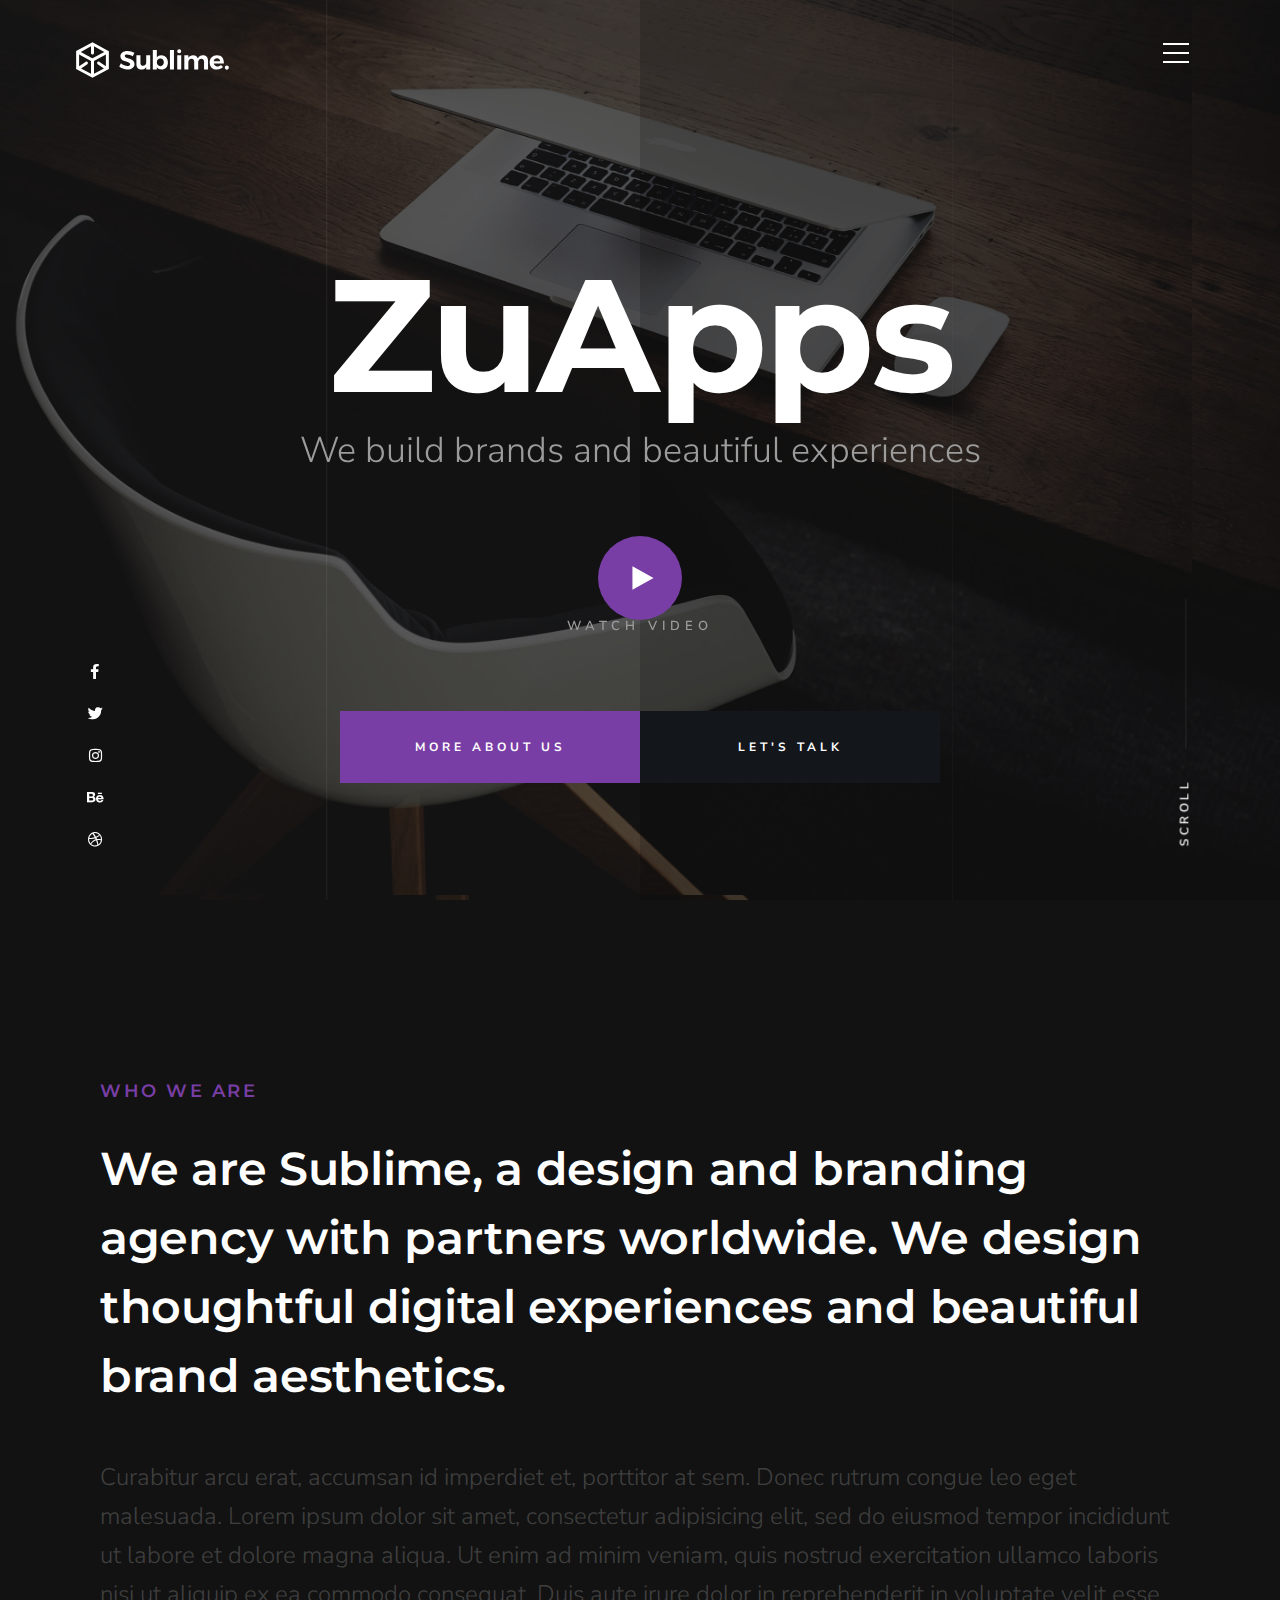
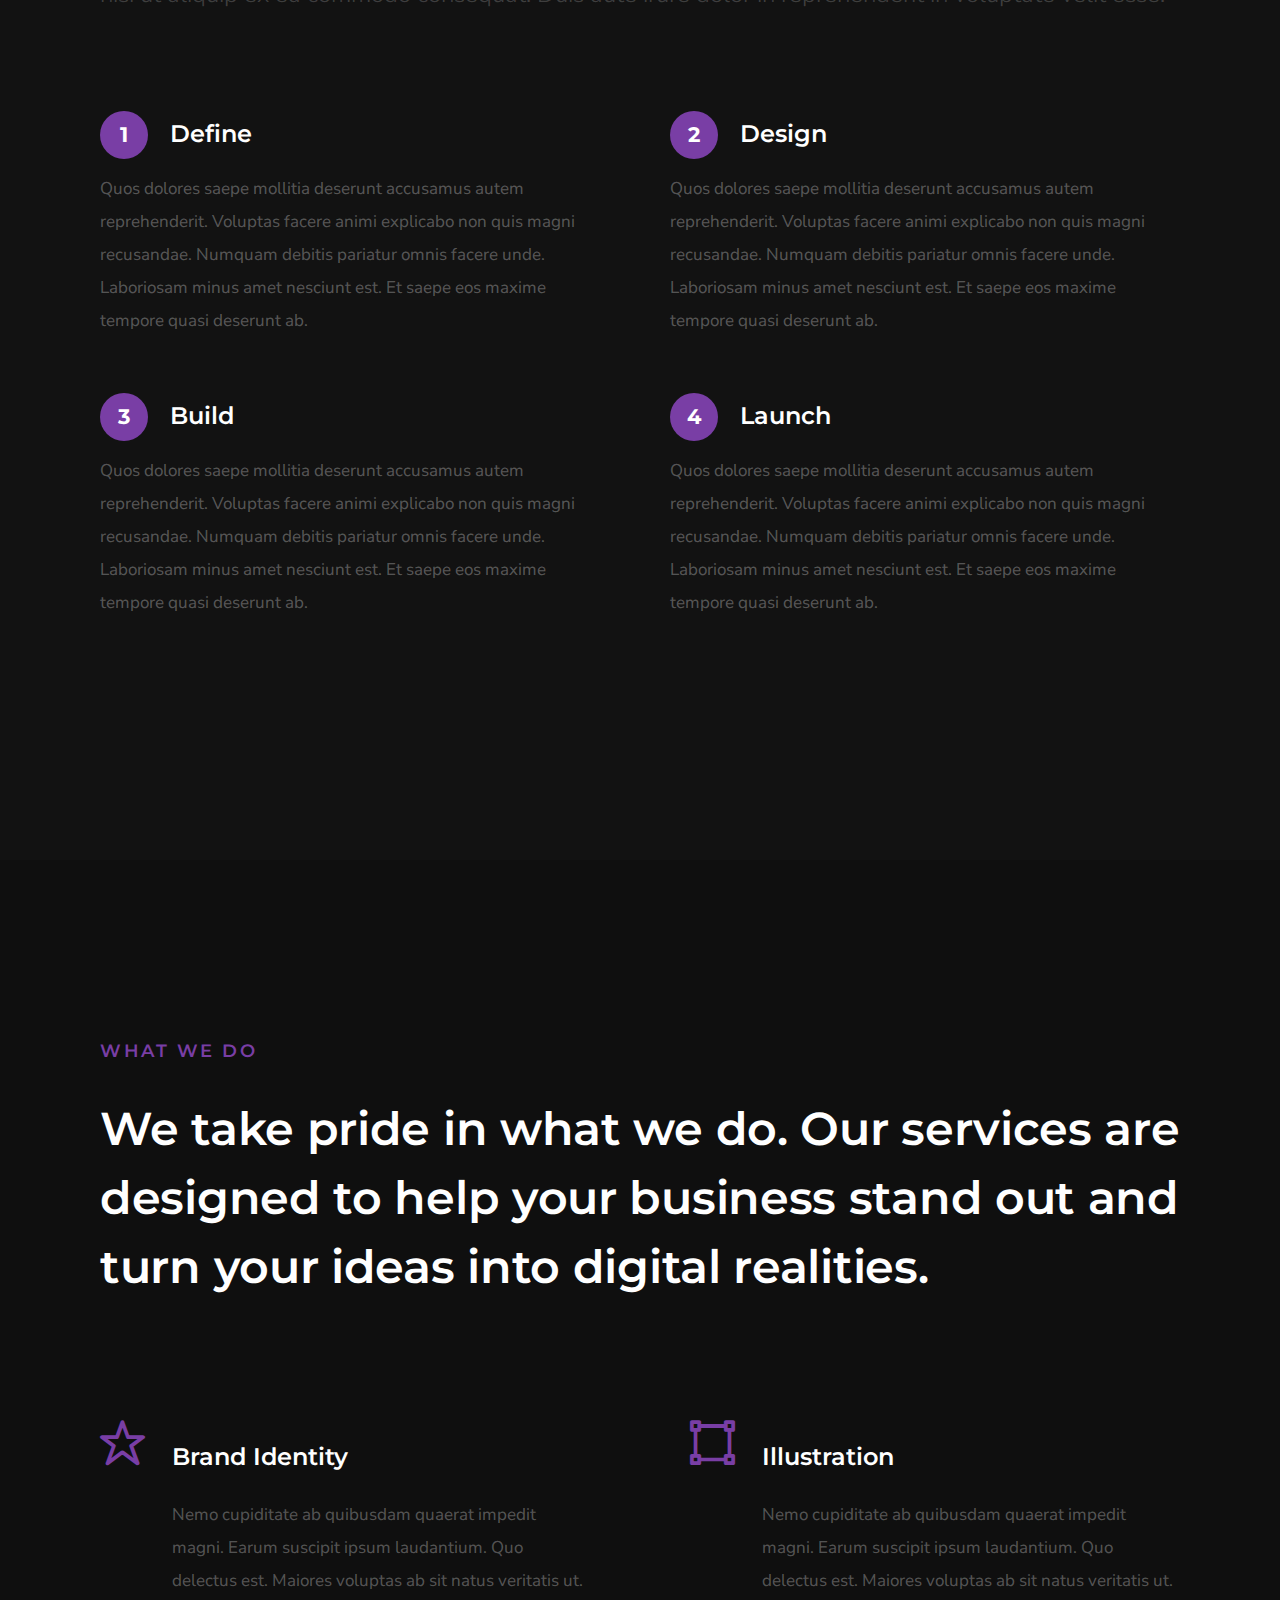
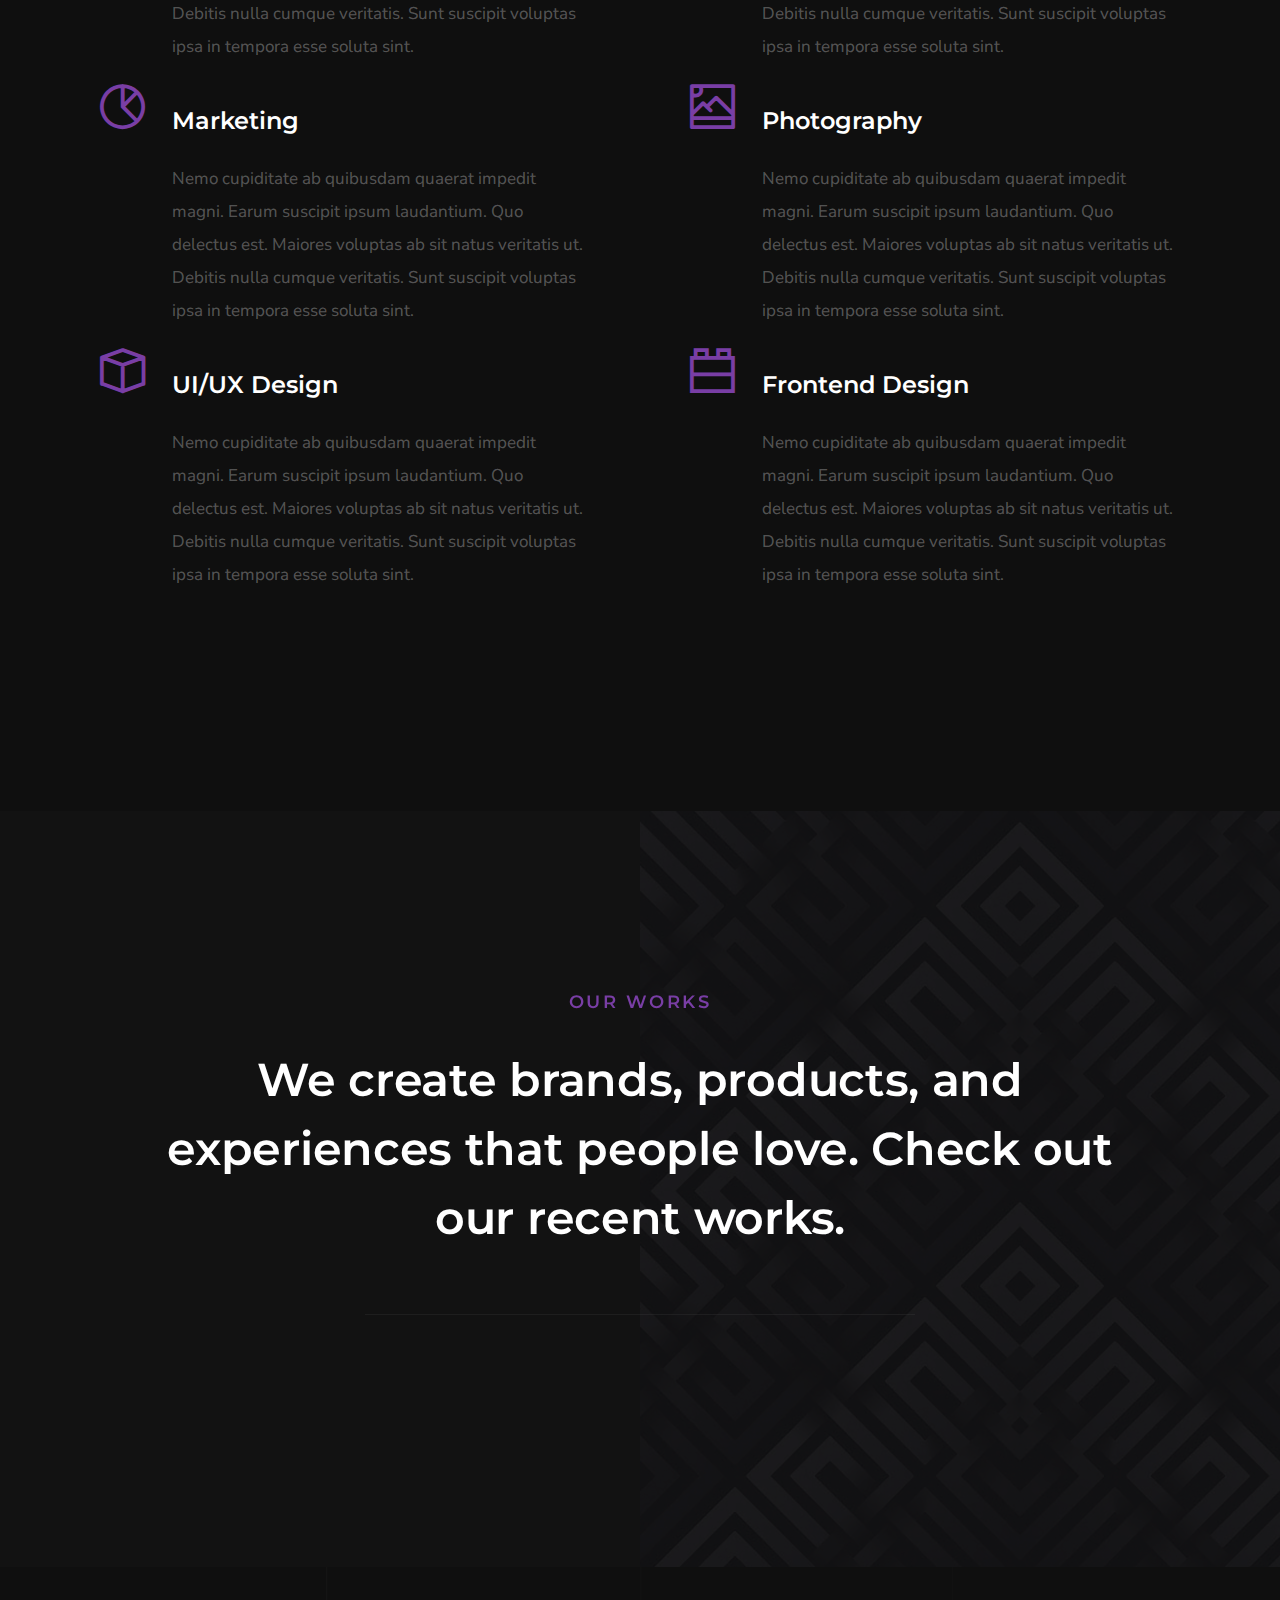
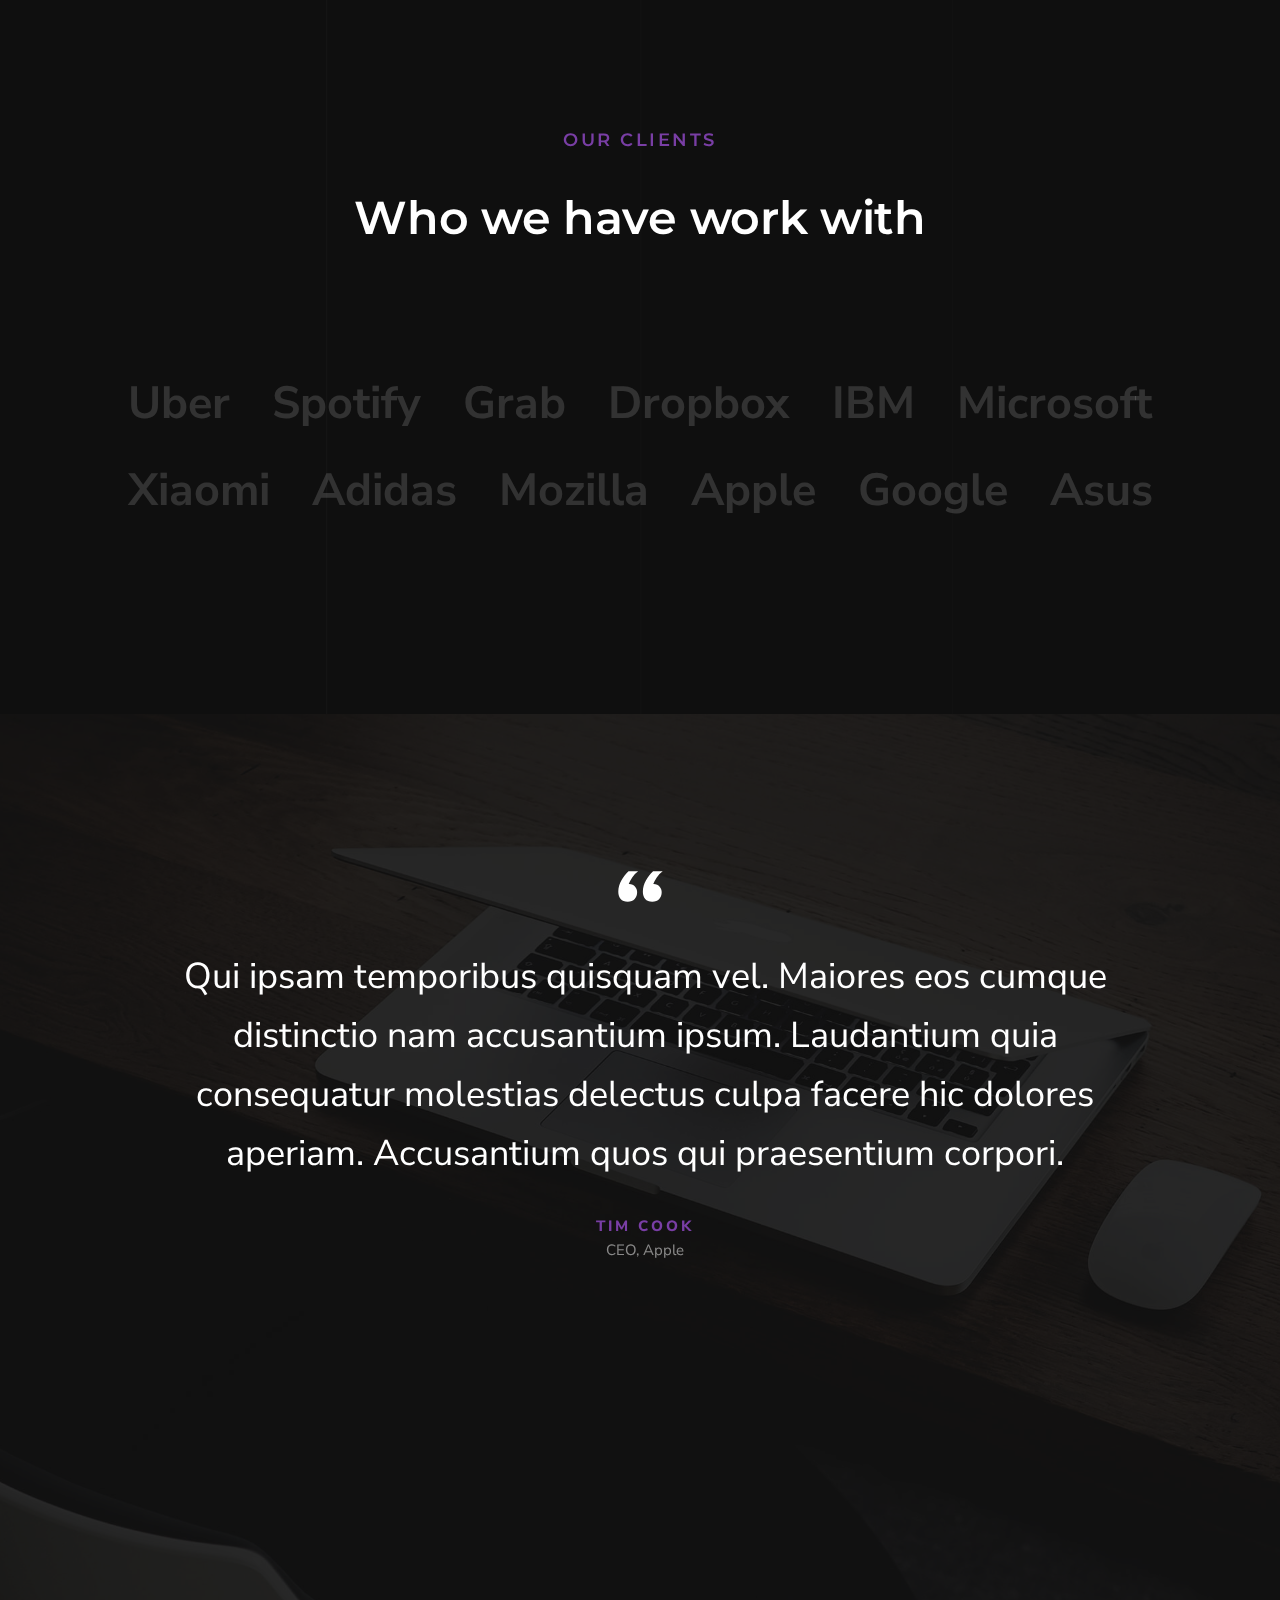
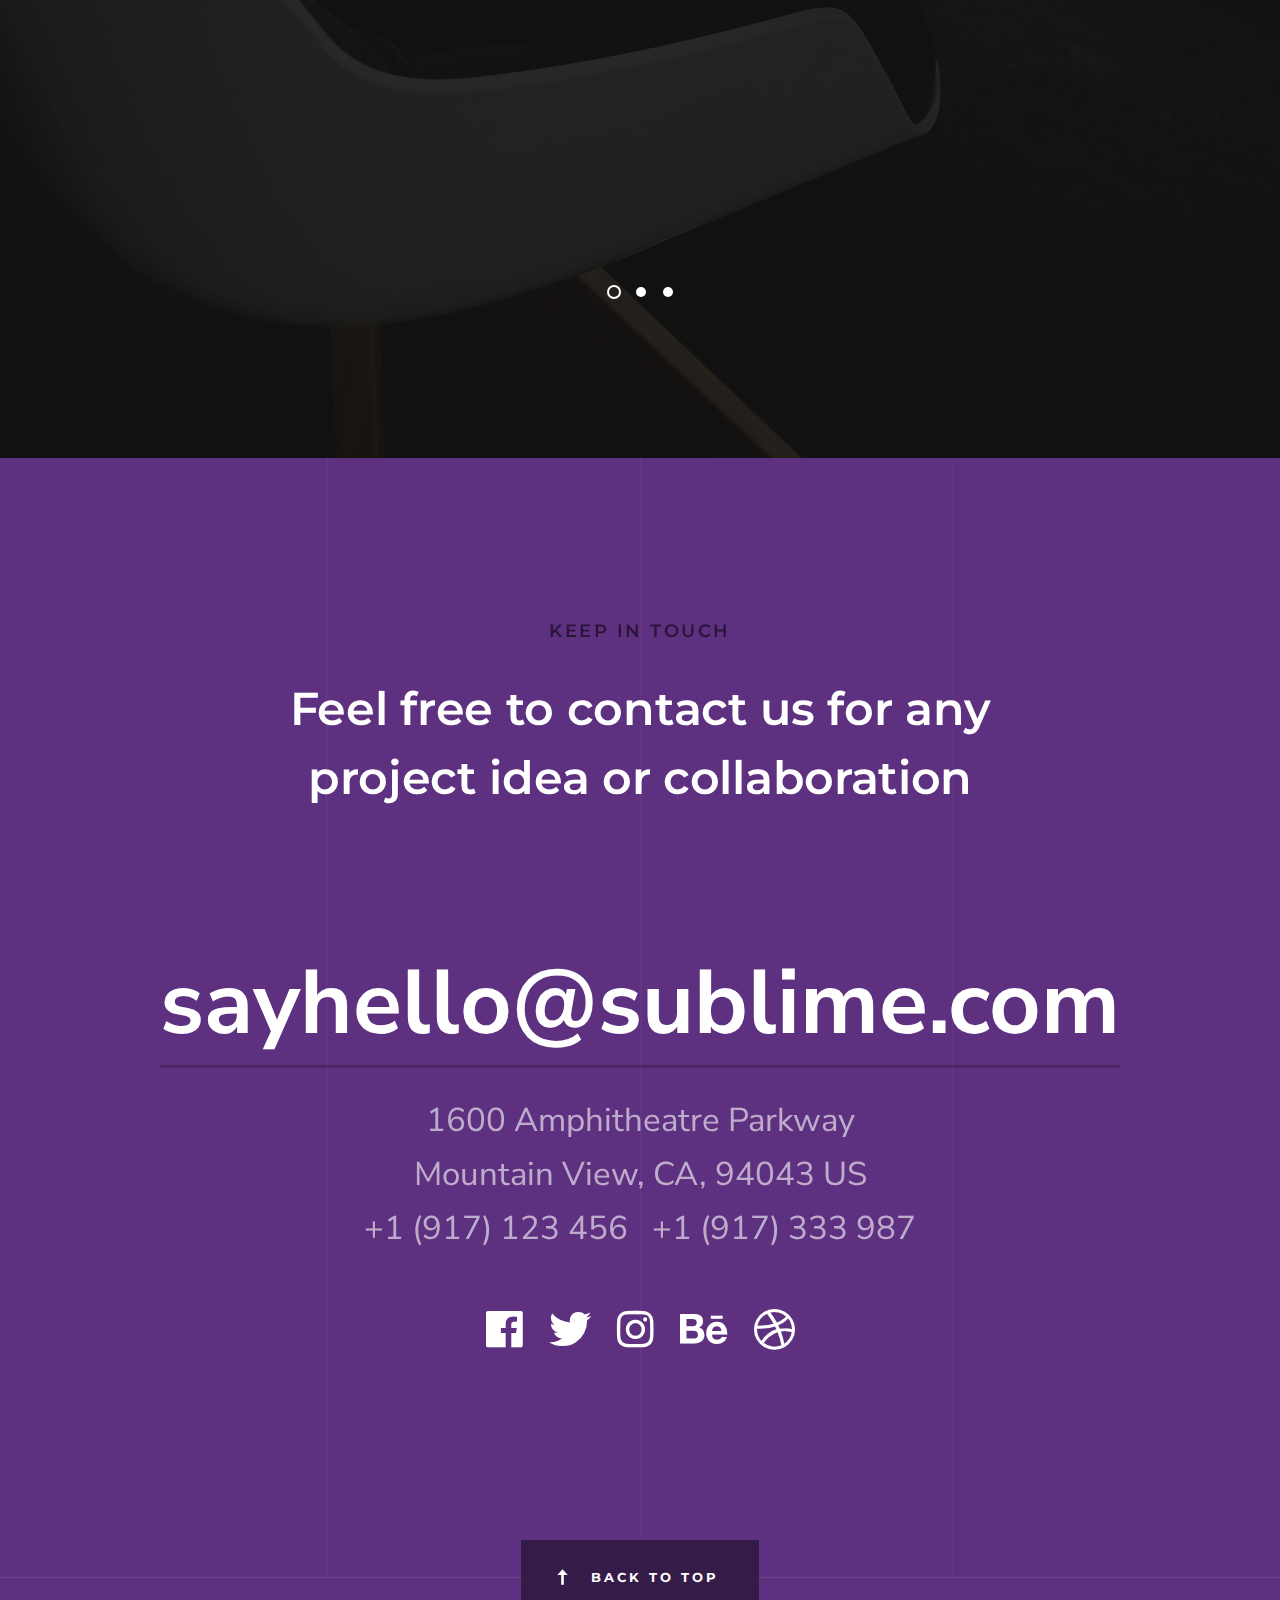
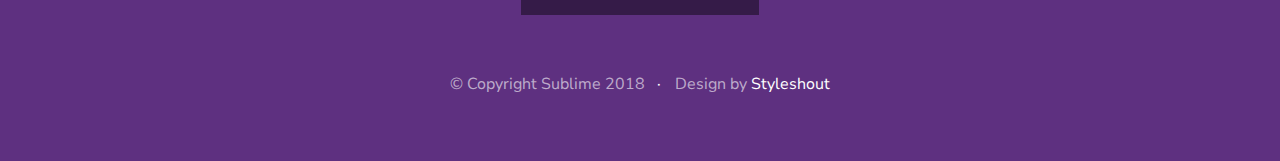
==== index.html @ 684361a0 "first commit" ====
<html class="js svg audio canvas cssremunit csscalc cssgradients supports no-touchevents video cssanimations cssfilters flexbox flexboxlegacy no-flexboxtweener flexwrap csstransforms csstransforms3d csstransitions backgroundblendmode ss-loaded" lang="en" style="" data-useragent="Mozilla/5.0 (Macintosh; Intel Mac OS X 10_15_7) AppleWebKit/537.36 (KHTML, like Gecko) Chrome/106.0.0.0 Safari/537.36"><head>

    <!--- basic page needs
    ================================================== -->
    <meta charset="utf-8">
    <title>Sublime</title>
    <meta name="description" content="">
    <meta name="author" content="">
    <meta name="robots" content="noindex, nofollow">

    <!-- mobile specific metas
    ================================================== -->
    <meta name="viewport" content="width=device-width, initial-scale=1">

    <!-- CSS
    ================================================== -->
    <link rel="stylesheet" href="css/base.css">
    <link rel="stylesheet" href="css/vendor.css">
    <link rel="stylesheet" href="css/main.css">

    <!-- script
    ================================================== -->
    <script src="js/modernizr.js"></script>

    <!-- favicons
    ================================================== -->
    <link rel="shortcut icon" href="favicon.ico" type="image/x-icon">
    <link rel="icon" href="favicon.ico" type="image/x-icon">

</head>


<body id="top" data-aos-easing="ease-in-sine" data-aos-duration="600" data-aos-delay="300" class=""><div class="parallax-mirror" style="visibility: visible; z-index: -100; position: fixed; top: 0px; left: 0px; overflow: hidden; transform: translate3d(0px, 0px, 0px); height: 895px; width: 1192px;"><img class="parallax-slider" src="images/hero-bg.jpg" style="transform: translate3d(0px, 0px, 0px); position: absolute; top: 0px; left: -75px; height: 895px; width: 1342px; max-width: none;"></div>
    
    <!-- preloader
    ================================================== -->
    <div id="preloader" style="display: none;">
        <div id="loader" class="dots-jump" style="display: none;">
            <div></div>
            <div></div>
            <div></div>
        </div>
    </div>

    <!-- header
    ================================================== -->
    <header class="s-header">

        <div class="header-logo">
            <a class="site-logo" href="index.html">
                <img src="images/logo.svg" alt="Homepage">
            </a>
        </div> <!-- end header-logo -->

        <nav class="header-nav">

            <a href="#0" class="header-nav__close" title="close"><span>Close</span></a>

            <h3>Navigate to</h3>

            <div class="header-nav__content">
                
                <ul class="header-nav__list">
                    <li><a class="smoothscroll" href="#home" title="home">Home</a></li>
                    <li><a class="smoothscroll" href="#about" title="about">About</a></li>
                    <li><a class="smoothscroll" href="#services" title="services">Services</a></li>
                    <li><a class="smoothscroll" href="#works" title="works">Works</a></li>
                    <li><a class="smoothscroll" href="#contact" title="contact">Contact</a></li>
                </ul>
    
                <p>Perspiciatis hic praesentium nesciunt. Et neque a dolorum <a href="#0">voluptatem</a> porro iusto sequi veritatis libero enim. Iusto id suscipit veritatis neque reprehenderit.</p>
    
                <ul class="header-nav__social">
                    <li>
                        <a href="#0"><i class="fab fa-facebook"></i></a>
                    </li>
                    <li>
                        <a href="#0"><i class="fab fa-twitter"></i></a>
                    </li>
                    <li>
                        <a href="#0"><i class="fab fa-instagram"></i></a>
                    </li>
                    <li>
                        <a href="#0"><i class="fab fa-behance"></i></a>
                    </li>
                    <li>
                        <a href="#0"><i class="fab fa-dribbble"></i></a>
                    </li>
                </ul>

            </div> <!-- end header-nav__content -->

        </nav> <!-- end header-nav -->

        <a class="header-menu-toggle" href="#0">
            <span class="header-menu-icon"></span>
        </a>

    </header> <!-- end s-header -->


    <!-- home
    ================================================== -->
    <section id="home" class="s-home page-hero target-section" data-parallax="scroll" data-image-src="images/hero-bg.jpg" data-natural-width="3000" data-natural-height="2000" data-position-y="center">

        <div class="grid-overlay">
            <div></div>
        </div>

        <div class="home-content">

            <div class="row home-content__main">

                <h1>
                ZuApps
                </h1>

                <h3>
                We build brands and beautiful experiences
                </h3>

                <div class="home-content__video">
                    <a class="video-link" href="https://player.vimeo.com/video/117310401?color=01aef0&amp;title=0&amp;byline=0&amp;portrait=0" data-lity="">
                        <span class="video-icon"></span>
                        <span class="video-text">Watch Video</span>
                    </a>
                </div>

                <div class="home-content__button">
                    <a href="#about" class="smoothscroll btn btn--primary btn--large">
                        More About Us
                    </a>
                    <a href="#contact" class="smoothscroll btn btn--large">
                        Let's Talk
                    </a>
                </div>

            </div> <!-- end home-content__main -->

            <div class="home-content__scroll">
                <a href="#about" class="scroll-link smoothscroll">
                    Scroll
                </a>
            </div>

        </div> <!-- end home-content -->

        <ul class="home-social">
            <li>
                <a href="#0"><i class="fab fa-facebook-f" aria-hidden="true"></i><span>Facebook</span></a>
            </li>
            <li>
                <a href="#0"><i class="fab fa-twitter" aria-hidden="true"></i><span>Twiiter</span></a>
            </li>
            <li>
                <a href="#0"><i class="fab fa-instagram" aria-hidden="true"></i><span>Instagram</span></a>
            </li>
            <li>
                <a href="#0"><i class="fab fa-behance" aria-hidden="true"></i><span>Behance</span></a>
            </li>
            <li>
                <a href="#0"><i class="fab fa-dribbble" aria-hidden="true"></i><span>Dribbble</span></a>
            </li>
        </ul> <!-- end home-social -->

    </section> <!-- end s-home -->


    <!-- about
    ================================================== -->
    <section id="about" class="s-about target-section">

        <div class="row section-header bit-narrow aos-init aos-animate" data-aos="fade-up">
            <div class="col-full">
                <h3 class="subhead">Who We Are</h3>
                <h1 class="display-1">
                We are Sublime, a design and branding agency with partners worldwide. We design thoughtful digital experiences
                and beautiful brand aesthetics.
                </h1>
            </div>
        </div> <!-- end section-header -->

        <div class="row bit-narrow aos-init aos-animate" data-aos="fade-up">
            <div class="col-full">
                <p class="lead">
                Curabitur arcu erat, accumsan id imperdiet et, porttitor at sem. Donec rutrum congue leo eget malesuada. Lorem ipsum dolor sit amet, consectetur adipisicing elit, sed do eiusmod tempor incididunt ut labore et dolore magna aliqua. Ut enim ad minim veniam, quis nostrud exercitation ullamco laboris nisi ut aliquip ex ea commodo consequat. Duis aute irure dolor in reprehenderit in voluptate velit esse. 
                </p>
            </div>
        </div> <!-- end about-desc -->

        <div class="row bit-narrow">
                
            <div class="about-process process block-1-2 block-tab-full">

                <div class="col-block item-process aos-init aos-animate" data-aos="fade-up">
                    <div class="item-process__text">
                        <h4 class="item-title">Define</h4>
                        <p>
                        Quos dolores saepe mollitia deserunt accusamus autem reprehenderit. Voluptas facere animi explicabo non quis magni recusandae. 
                        Numquam debitis pariatur omnis facere unde. Laboriosam minus amet nesciunt est. Et saepe eos maxime tempore quasi deserunt ab.
                        </p>
                    </div>
                </div>
                <div class="col-block item-process aos-init aos-animate" data-aos="fade-up">
                    <div class="item-process__text">
                        <h4 class="item-title">Design</h4>
                        <p>
                        Quos dolores saepe mollitia deserunt accusamus autem reprehenderit. Voluptas facere animi explicabo non quis magni recusandae. 
                        Numquam debitis pariatur omnis facere unde. Laboriosam minus amet nesciunt est. Et saepe eos maxime tempore quasi deserunt ab.
                        </p>
                    </div>
                </div>
                <div class="col-block item-process aos-init aos-animate" data-aos="fade-up">
                    <div class="item-process__text">
                        <h4 class="item-title">Build</h4>
                        <p>
                        Quos dolores saepe mollitia deserunt accusamus autem reprehenderit. Voluptas facere animi explicabo non quis magni recusandae. 
                        Numquam debitis pariatur omnis facere unde. Laboriosam minus amet nesciunt est. Et saepe eos maxime tempore quasi deserunt ab.
                        </p>
                    </div>
                </div>
                <div class="col-block item-process aos-init aos-animate" data-aos="fade-up">
                    <div class="item-process__text">
                        <h4 class="item-title">Launch</h4>
                        <p>
                        Quos dolores saepe mollitia deserunt accusamus autem reprehenderit. Voluptas facere animi explicabo non quis magni recusandae. 
                        Numquam debitis pariatur omnis facere unde. Laboriosam minus amet nesciunt est. Et saepe eos maxime tempore quasi deserunt ab.
                        </p>
                    </div>
                </div>

            </div> <!-- end process -->

        </div> <!-- end row -->

    </section> <!-- end s-about -->


    <!-- services
    ================================================== -->
    <section id="services" class="s-services target-section darker">

        <div class="row section-header bit-narrow aos-init aos-animate" data-aos="fade-up">
            <div class="col-full">
                <h3 class="subhead">What we do</h3>
                <h1 class="display-1">
                We take pride in what we do. Our services are designed to help 
                your business stand out and turn your ideas into digital realities.
                </h1>
            </div>
        </div> <!-- end section-header -->

        <div class="row bit-narrow services block-1-2 block-tab-full">

            <div class="col-block item-service aos-init aos-animate" data-aos="fade-up">
                <div class="item-service__icon">
                    <i class="icon-star"></i>
                </div>
                <div class="item-service__text">
                    <h3 class="item-title">Brand Identity</h3>
                    <p>Nemo cupiditate ab quibusdam quaerat impedit magni. Earum suscipit ipsum laudantium. 
                    Quo delectus est. Maiores voluptas ab sit natus veritatis ut. Debitis nulla cumque veritatis.
                    Sunt suscipit voluptas ipsa in tempora esse soluta sint.
                    </p>
                </div>
            </div>

            <div class="col-block item-service aos-init aos-animate" data-aos="fade-up">
                <div class="item-service__icon">
                    <i class="icon-group"></i>
                </div>
                <div class="item-service__text">
                    <h3 class="item-title">Illustration</h3>
                    <p>Nemo cupiditate ab quibusdam quaerat impedit magni. Earum suscipit ipsum laudantium. 
                    Quo delectus est. Maiores voluptas ab sit natus veritatis ut. Debitis nulla cumque veritatis.
                    Sunt suscipit voluptas ipsa in tempora esse soluta sint.
                    </p>
                </div>
            </div>

            <div class="col-block item-service aos-init aos-animate" data-aos="fade-up">
                <div class="item-service__icon">
                    <i class="icon-pie-chart"></i>
                </div>  
                <div class="item-service__text">
                    <h3 class="item-title">Marketing</h3>
                    <p>Nemo cupiditate ab quibusdam quaerat impedit magni. Earum suscipit ipsum laudantium. 
                    Quo delectus est. Maiores voluptas ab sit natus veritatis ut. Debitis nulla cumque veritatis.
                    Sunt suscipit voluptas ipsa in tempora esse soluta sint.
                    </p>
                </div>
            </div>

            <div class="col-block item-service aos-init aos-animate" data-aos="fade-up">
                <div class="item-service__icon">
                    <i class="icon-image"></i>
                </div>
                <div class="item-service__text">
                    <h3 class="item-title">Photography</h3>
                    <p>Nemo cupiditate ab quibusdam quaerat impedit magni. Earum suscipit ipsum laudantium. 
                    Quo delectus est. Maiores voluptas ab sit natus veritatis ut. Debitis nulla cumque veritatis.
                    Sunt suscipit voluptas ipsa in tempora esse soluta sint.
                    </p>
                </div>
            </div>

            <div class="col-block item-service aos-init aos-animate" data-aos="fade-up">
                <div class="item-service__icon">
                    <i class="icon-cube"></i>
                </div>
                <div class="item-service__text">
                    <h3 class="item-title">UI/UX Design</h3>
                    <p>Nemo cupiditate ab quibusdam quaerat impedit magni. Earum suscipit ipsum laudantium. 
                    Quo delectus est. Maiores voluptas ab sit natus veritatis ut. Debitis nulla cumque veritatis.
                    Sunt suscipit voluptas ipsa in tempora esse soluta sint.
                    </p>
                </div>
            </div>
    
            <div class="col-block item-service aos-init aos-animate" data-aos="fade-up">
                <div class="item-service__icon"><i class="icon-lego-block"></i></div>
                <div class="item-service__text">
                    <h3 class="item-title">Frontend Design</h3>
                    <p>Nemo cupiditate ab quibusdam quaerat impedit magni. Earum suscipit ipsum laudantium. 
                    Quo delectus est. Maiores voluptas ab sit natus veritatis ut. Debitis nulla cumque veritatis.
                    Sunt suscipit voluptas ipsa in tempora esse soluta sint.
                    </p>
                </div>
            </div>

        </div> <!-- end services -->

    </section> <!-- end s-services -->


    <!-- works
    ================================================== -->
    <section id="works" class="s-works target-section">

        <div class="row section-header has-bottom-sep narrow target-section aos-init aos-animate" data-aos="fade-up">
            <div class="col-full">
                <h3 class="subhead">Our Works</h3>
                <h1 class="display-1">
                We create brands, products, and experiences that people love. Check out our recent works.
                </h1>
            </div>
        </div> <!-- end section-header -->

        <div class="row masonry-wrap">

            <div class="masonry" style="position: relative; height: 1723.92px;">
    
                <div class="masonry__brick aos-init aos-animate" data-aos="fade-up" style="position: absolute; left: 0px; top: 0px;">
                    <div class="item-folio">
                            
                        <div class="item-folio__thumb">
                            <a href="images/portfolio/gallery/g-shutterbug.jpg" class="thumb-link" title="Shutterbug" data-size="1050x700">
                                <img src="images/portfolio/lady-shutterbug.jpg" srcset="images/portfolio/lady-shutterbug.jpg 1x, images/portfolio/lady-shutterbug@2x.jpg 2x" alt="">
                            </a>
                        </div>

                        <div class="item-folio__text">
                            <h3 class="item-folio__title">
                                Shutterbug
                            </h3>
                            <p class="item-folio__cat">
                                Branding
                            </p>
                        </div>

                        <a href="https://www.behance.net/" class="item-folio__project-link" title="Project link">
                            <i class="icon-link"></i>
                        </a>

                        <div class="item-folio__caption">
                            <p>Vero molestiae sed aut natus excepturi. Et tempora numquam. Temporibus iusto quo.Unde dolorem corrupti neque nisi.</p>
                        </div>

                    </div>
                </div> <!-- end masonry__brick -->
    
                <div class="masonry__brick aos-init aos-animate" data-aos="fade-up" style="position: absolute; left: 530px; top: 0px;">
                    <div class="item-folio">
                            
                        <div class="item-folio__thumb">
                            <a href="images/portfolio/gallery/g-woodcraft.jpg" class="thumb-link" title="Woodcraft" data-size="1050x700">
                                <img src="images/portfolio/woodcraft.jpg" srcset="images/portfolio/woodcraft.jpg 1x, images/portfolio/woodcraft@2x.jpg 2x" alt="">
                            </a>
                        </div>

                        <div class="item-folio__text">
                            <h3 class="item-folio__title">
                                Woodcraft
                            </h3>
                            <p class="item-folio__cat">
                                Web Design
                            </p>
                        </div>

                        <a href="https://www.behance.net/" class="item-folio__project-link" title="Project link">
                            <i class="icon-link"></i>
                        </a>

                        <div class="item-folio__caption">
                            <p>Vero molestiae sed aut natus excepturi. Et tempora numquam. Temporibus iusto quo.Unde dolorem corrupti neque nisi.</p>
                        </div>

                    </div>
                </div> <!-- end masonry__brick -->
        
                <div class="masonry__brick aos-init aos-animate" data-aos="fade-up" style="position: absolute; left: 0px; top: 530px;">
                    <div class="item-folio">
                            
                        <div class="item-folio__thumb">
                            <a href="images/portfolio/gallery/g-beetle.jpg" class="thumb-link" title="The Beetle Car" data-size="1050x700">
                                <img src="images/portfolio/the-beetle.jpg" srcset="images/portfolio/the-beetle.jpg 1x, images/portfolio/the-beetle@2x.jpg 2x" alt="">
                            </a>
                        </div>

                        <div class="item-folio__text">
                            <h3 class="item-folio__title">
                                The Beetle
                            </h3>
                            <p class="item-folio__cat">
                                Web Development
                            </p>
                        </div>

                        <a href="https://www.behance.net/" class="item-folio__project-link" title="Project link">
                            <i class="icon-link"></i>
                        </a>

                        <div class="item-folio__caption">
                            <p>Vero molestiae sed aut natus excepturi. Et tempora numquam. Temporibus iusto quo.Unde dolorem corrupti neque nisi.</p>
                        </div>

                    </div>
                </div> <!-- end masonry__brick -->
        
                <div class="masonry__brick aos-init aos-animate" data-aos="fade-up" style="position: absolute; left: 530px; top: 663px;">
                    <div class="item-folio">
                            
                        <div class="item-folio__thumb">
                            <a href="images/portfolio/gallery/g-salad.jpg" class="thumb-link" title="Grow Green" data-size="1050x700">
                                <img src="images/portfolio/salad.jpg" srcset="images/portfolio/salad.jpg 1x, images/portfolio/salad@2x.jpg 2x" alt="">
                            </a>
                        </div>

                        <div class="item-folio__text">
                            <h3 class="item-folio__title">
                                Salad
                            </h3>
                            <p class="item-folio__cat">
                                Branding
                            </p>
                        </div>

                        <a href="https://www.behance.net/" class="item-folio__project-link" title="Project link">
                            <i class="icon-link"></i>
                        </a>

                        <div class="item-folio__caption">
                            <p>Vero molestiae sed aut natus excepturi. Et tempora numquam. Temporibus iusto quo.Unde dolorem corrupti neque nisi.</p>
                        </div>

                    </div>
                </div> <!-- end masonry__brick -->
    
                <div class="masonry__brick aos-init aos-animate" data-aos="fade-up" style="position: absolute; left: 0px; top: 1060px;">
                    <div class="item-folio">
                            
                        <div class="item-folio__thumb">
                            <a href="images/portfolio/gallery/g-lamp.jpg" class="thumb-link" title="Guitarist" data-size="1050x700">
                                <img src="images/portfolio/lamp.jpg" srcset="images/portfolio/lamp.jpg 1x, images/portfolio/lamp@2x.jpg 2x" alt="">
                            </a>
                        </div>

                        <div class="item-folio__text">
                            <h3 class="item-folio__title">
                                Lamp
                            </h3>
                            <p class="item-folio__cat">
                                Web Design
                            </p>
                        </div>

                        <a href="https://www.behance.net/" class="item-folio__project-link" title="Project link">
                            <i class="icon-link"></i>
                        </a>

                        <div class="item-folio__caption">
                            <p>Vero molestiae sed aut natus excepturi. Et tempora numquam. Temporibus iusto quo.Unde dolorem corrupti neque nisi.</p>
                        </div>

                    </div>
                </div> <!-- end masonry__brick -->
        
                <div class="masonry__brick aos-init aos-animate" data-aos="fade-up" style="position: absolute; left: 530px; top: 1193px;">
                    <div class="item-folio">
                            
                        <div class="item-folio__thumb">
                            <a href="images/portfolio/gallery/g-fuji.jpg" class="thumb-link" title="Palmeira" data-size="1050x700">
                                <img src="images/portfolio/fuji.jpg" srcset="images/portfolio/fuji.jpg 1x, images/portfolio/fuji@2x.jpg 2x" alt="">
                            </a>
                        </div>

                        <div class="item-folio__text">
                            <h3 class="item-folio__title">
                                Fuji
                            </h3>
                            <p class="item-folio__cat">
                                Web Design
                            </p>
                        </div>

                        <a href="https://www.behance.net/" class="item-folio__project-link" title="Project link">
                            <i class="icon-link"></i>
                        </a>

                        <div class="item-folio__caption">
                            <p>Vero molestiae sed aut natus excepturi. Et tempora numquam. Temporibus iusto quo.Unde dolorem corrupti neque nisi.</p>
                        </div>

                    </div>
                </div> <!-- end masonry__brick -->
    
            </div> <!-- end masonry -->

        </div> <!-- end masonry-wrap -->

    </section> <!-- end s-works -->


    <!-- clients
    ================================================== -->
    <section id="clients" class="s-clients target-section darker">

        <div class="grid-overlay">
            <div></div>
        </div>

        <div class="row section-header text-center narrow aos-init aos-animate" data-aos="fade-up">
            <div class="col-full">
                <h3 class="subhead">Our Clients</h3>
                <h1 class="display-1">Who we have work with</h1>
            </div>
        </div> <!-- end section-header -->

        <div class="row clients-wrap aos-init aos-animate" data-aos="fade-up">
            <div class="col-twelve">
                <ul class="clients">
                    <li><a href="#0">Uber</a></li>
                    <li><a href="#0">Spotify</a></li>
                    <li><a href="#0">Grab</a></li>
                    <li><a href="#0">Dropbox</a></li>
                    <li><a href="#0">IBM</a></li>
                    <li><a href="#0">Microsoft</a></li>
                    <li><a href="#0">Xiaomi</a></li>
                    <li><a href="#0">Adidas</a></li>
                    <li><a href="#0">Mozilla</a></li>
                    <li><a href="#0">Apple</a></li>
                    <li><a href="#0">Google</a></li>
                    <li><a href="#0">Asus</a></li>
                </ul>
            </div>
        </div>

    </section> <!-- end s-clients -->


    <!-- testimonies
    ================================================== -->
    <section class="s-testimonials">

        <div class="testimonials__icon aos-init aos-animate" data-aos="fade-up"></div>

        <div class="row testimonials narrow">

            <div class="col-full testimonials__slider slick-initialized slick-slider slick-dotted aos-init aos-animate" data-aos="fade-up" role="toolbar">

                <div aria-live="polite" class="slick-list draggable"><div class="slick-track" style="opacity: 1; width: 4850px; transform: translate3d(-970px, 0px, 0px);" role="listbox"><div class="testimonials__slide slick-slide slick-cloned" data-slick-index="-1" aria-hidden="true" style="width: 970px;" tabindex="-1">
                    <p>Repellat dignissimos libero. Qui sed at corrupti expedita voluptas odit. Nihil ea quia nesciunt. Ducimus aut sed ipsam.  
                    Autem eaque officia cum exercitationem sunt voluptatum accusamus. Quasi voluptas eius distinctio.</p>
                    <div class="testimonials__author">
                        Satya Nadella
                        <span>CEO, Microsoft</span>
                    </div>
                </div><div class="testimonials__slide slick-slide slick-current slick-active" data-slick-index="0" aria-hidden="false" style="width: 970px;" tabindex="-1" role="option" aria-describedby="slick-slide00">
                    <p>Qui ipsam temporibus quisquam vel. Maiores eos cumque distinctio nam accusantium ipsum. 
                    Laudantium quia consequatur molestias delectus culpa facere hic dolores aperiam. Accusantium quos qui praesentium corpori.</p>
                    <div class="testimonials__author">
                        Tim Cook
                        <span>CEO, Apple</span>
                    </div>
                </div><div class="testimonials__slide slick-slide" data-slick-index="1" aria-hidden="true" style="width: 970px;" tabindex="-1" role="option" aria-describedby="slick-slide01">
                    <p>Excepturi nam cupiditate culpa doloremque deleniti repellat. Veniam quos repellat voluptas animi adipisci.
                    Nisi eaque consequatur. Quasi voluptas eius distinctio. Atque eos maxime. Qui ipsam temporibus quisquam vel.</p>
                    <div class="testimonials__author">
                        Sundar Pichai
                        <span>CEO, Google</span>
                    </div>
                </div><div class="testimonials__slide slick-slide" data-slick-index="2" aria-hidden="true" style="width: 970px;" tabindex="-1" role="option" aria-describedby="slick-slide02">
                    <p>Repellat dignissimos libero. Qui sed at corrupti expedita voluptas odit. Nihil ea quia nesciunt. Ducimus aut sed ipsam.  
                    Autem eaque officia cum exercitationem sunt voluptatum accusamus. Quasi voluptas eius distinctio.</p>
                    <div class="testimonials__author">
                        Satya Nadella
                        <span>CEO, Microsoft</span>
                    </div>
                </div><div class="testimonials__slide slick-slide slick-cloned" data-slick-index="3" aria-hidden="true" style="width: 970px;" tabindex="-1">
                    <p>Qui ipsam temporibus quisquam vel. Maiores eos cumque distinctio nam accusantium ipsum. 
                    Laudantium quia consequatur molestias delectus culpa facere hic dolores aperiam. Accusantium quos qui praesentium corpori.</p>
                    <div class="testimonials__author">
                        Tim Cook
                        <span>CEO, Apple</span>
                    </div>
                </div></div></div> <!-- end testimonials__slide -->

                 <!-- end testimonials__slide -->

                 <!-- end testimonials__slide -->
                
            <ul class="slick-dots" style="" role="tablist"><li class="slick-active" aria-hidden="false" role="presentation" aria-selected="true" aria-controls="navigation00" id="slick-slide00"><button type="button" data-role="none" role="button" tabindex="0">1</button></li><li aria-hidden="true" role="presentation" aria-selected="false" aria-controls="navigation01" id="slick-slide01"><button type="button" data-role="none" role="button" tabindex="0">2</button></li><li aria-hidden="true" role="presentation" aria-selected="false" aria-controls="navigation02" id="slick-slide02"><button type="button" data-role="none" role="button" tabindex="0">3</button></li></ul></div> <!-- end testimonials__slider -->

        </div> <!-- end testimonials -->

    </section> <!-- end s-testimonials -->


    <!-- contact
    ================================================== -->
    <section id="contact" class="s-contact target-section">

            <div class="grid-overlay">
                <div></div>
            </div>

        <div class="row section-header narrow aos-init aos-animate" data-aos="fade-up">
            <div class="col-full">
                <h3 class="subhead">Keep In Touch</h3>
                <h1 class="display-1">Feel free to contact us for any <br> project idea or collaboration</h1>
            </div>
        </div> <!-- end section-header -->

        <div class="row contact-main aos-init aos-animate" data-aos="fade-up">
            <div class="col-full">
                <p class="contact-email">
                    <a href="mailto:#0">sayhello@sublime.com</a>
                </p>
                <p class="contact-address">
                1600 Amphitheatre Parkway <br>
                Mountain View, CA, 94043 US 
                </p>
                <p class="contact-numbers">
                +1 (917) 123 456 &nbsp; +1 (917) 333 987
                </p>

                <ul class="contact-social">
                    <li>
                        <a href="#0"><i class="fab fa-facebook"></i></a>
                    </li>
                    <li>
                        <a href="#0"><i class="fab fa-twitter"></i></a>
                    </li>
                    <li>
                        <a href="#0"><i class="fab fa-instagram"></i></a>
                    </li>
                    <li>
                        <a href="#0"><i class="fab fa-behance"></i></a>
                    </li>
                    <li>
                        <a href="#0"><i class="fab fa-dribbble"></i></a>
                    </li>
                </ul>
            </div>
        </div>

    </section> <!-- end s-contact -->


    <!-- footer
    ================================================== -->
    <footer>
        <div class="row">
            <div class="col-full ss-copyright">
                <span>© Copyright Sublime 2018</span> 
                <span>Design by <a href="https://www.styleshout.com/">Styleshout</a></span>
            </div>
        </div>

        <div class="ss-go-top">
            <a class="smoothscroll" title="Back to Top" href="#top">Back to Top</a>
        </div>
    </footer>


    <!-- photoswipe background
    ================================================== -->
    <div aria-hidden="true" class="pswp" role="dialog" tabindex="-1">

        <div class="pswp__bg"></div>
        <div class="pswp__scroll-wrap">

            <div class="pswp__container">
                <div class="pswp__item"></div>
                <div class="pswp__item"></div>
                <div class="pswp__item"></div>
            </div>

            <div class="pswp__ui pswp__ui--hidden">
                <div class="pswp__top-bar">
                    <div class="pswp__counter"></div><button class="pswp__button pswp__button--close" title="Close (Esc)"></button> <button class="pswp__button pswp__button--share" title="Share"></button> <button class="pswp__button pswp__button--fs" title="Toggle fullscreen"></button> <button class="pswp__button pswp__button--zoom" title="Zoom in/out"></button>
                    <div class="pswp__preloader">
                        <div class="pswp__preloader__icn">
                            <div class="pswp__preloader__cut">
                                <div class="pswp__preloader__donut"></div>
                            </div>
                        </div>
                    </div>
                </div>
                <div class="pswp__share-modal pswp__share-modal--hidden pswp__single-tap">
                    <div class="pswp__share-tooltip"></div>
                </div><button class="pswp__button pswp__button--arrow--left" title="Previous (arrow left)"></button> <button class="pswp__button pswp__button--arrow--right" title="Next (arrow right)"></button>
                <div class="pswp__caption">
                    <div class="pswp__caption__center"></div>
                </div>
            </div>

        </div>

    </div> <!-- end photoSwipe background -->


    <!-- Java Script
    ================================================== -->
    <script src="js/jquery-3.2.1.min.js"></script>
    <script src="js/plugins.js"></script>
    <script src="js/main.js"></script>

</body></html>
---- css/base.css ----
/* =================================================================== 
 *
 *  Sublime v1.0 Base Stylesheet
 *  06-10-2018
 *  ------------------------------------------------------------------
 *
 *  TOC:
 *  # imports 
 *  # normalize  
 *  # basic/base setup styles
 *    ## Media
 *    ## Typography resets 
 *    ## links
 *    ## inputs
 *  # grid
 *    ## medium size devices
 *    ## tablets
 *    ## mobile devices
 *    ## small mobile devices
 *  # block grids
 *    ## medium size devices
 *    ## tablets
 *    ## mobile devices
 *  # MISC
 *
 * =================================================================== */


/* ===================================================================
 * # imports 
 *
 * ------------------------------------------------------------------- */
@import url("https://fonts.googleapis.com/css?family=Montserrat:400,500,600,700|Nunito+Sans:300,400,400i,600,600i,700,700i");
@import url("micons/micons.css");
@import url("font-awesome/css/fontawesome-all.css");


/* ===================================================================
 * # normalize
 * normalize.css v5.0.0 | MIT License |
 * github.com/necolas/normalize.css
 *
 * ------------------------------------------------------------------- */
html {
  font-family: sans-serif;
  line-height: 1.15;
  -ms-text-size-adjust: 100%;
  -webkit-text-size-adjust: 100%;
}

body {
  margin: 0;
}

article,
aside,
footer,
header,
nav,
section {
  display: block;
}

h1 {
  font-size: 2em;
  margin: 0.67em 0;
}

figcaption,
figure,
main {
  display: block;
}

figure {
  margin: 1em 40px;
}

hr {
  box-sizing: content-box;
  height: 0;
  overflow: visible;
}

pre {
  font-family: monospace, monospace;
  font-size: 1em;
}

a {
  background-color: transparent;
  -webkit-text-decoration-skip: objects;
}

a:active,
a:hover {
  outline-width: 0;
}

abbr[title] {
  border-bottom: none;
  text-decoration: underline;
  text-decoration: underline dotted;
}

b,
strong {
  font-weight: inherit;
}

b,
strong {
  font-weight: bolder;
}

code,
kbd,
samp {
  font-family: monospace, monospace;
  font-size: 1em;
}

dfn {
  font-style: italic;
}

mark {
  background-color: #ff0;
  color: #000;
}

small {
  font-size: 80%;
}

sub,
sup {
  font-size: 75%;
  line-height: 0;
  position: relative;
  vertical-align: baseline;
}

sub {
  bottom: -0.25em;
}

sup {
  top: -0.5em;
}

audio,
video {
  display: inline-block;
}

audio:not([controls]) {
  display: none;
  height: 0;
}

img {
  border-style: none;
}

svg:not(:root) {
  overflow: hidden;
}

button,
input,
optgroup,
select,
textarea {
  font-family: sans-serif;
  font-size: 100%;
  line-height: 1.15;
  margin: 0;
}

button,
input {
  overflow: visible;
}

button,
select {
  text-transform: none;
}

button,
html [type="button"],
[type="reset"],
[type="submit"] {
  -webkit-appearance: button;
}

button::-moz-focus-inner,
[type="button"]::-moz-focus-inner,
[type="reset"]::-moz-focus-inner,
[type="submit"]::-moz-focus-inner {
  border-style: none;
  padding: 0;
}

button:-moz-focusring,
[type="button"]:-moz-focusring,
[type="reset"]:-moz-focusring,
[type="submit"]:-moz-focusring {
  outline: 1px dotted ButtonText;
}

fieldset {
  border: 1px solid #c0c0c0;
  margin: 0 2px;
  padding: 0.35em 0.625em 0.75em;
}

legend {
  box-sizing: border-box;
  color: inherit;
  display: table;
  max-width: 100%;
  padding: 0;
  white-space: normal;
}

progress {
  display: inline-block;
  vertical-align: baseline;
}

textarea {
  overflow: auto;
}

[type="checkbox"],
[type="radio"] {
  box-sizing: border-box;
  padding: 0;
}

[type="number"]::-webkit-inner-spin-button,
[type="number"]::-webkit-outer-spin-button {
  height: auto;
}

[type="search"] {
  -webkit-appearance: textfield;
  outline-offset: -2px;
}

[type="search"]::-webkit-search-cancel-button,
[type="search"]::-webkit-search-decoration {
  -webkit-appearance: none;
}

::-webkit-file-upload-button {
  -webkit-appearance: button;
  font: inherit;
}

details,
menu {
  display: block;
}

summary {
  display: list-item;
}

canvas {
  display: inline-block;
}

template {
  display: none;
}

[hidden] {
  display: none;
}


/* ===================================================================
 * # basic/base setup styles
 *
 * ------------------------------------------------------------------- */
html {
  font-size: 62.5%;
  box-sizing: border-box;
}

*,
*::before,
*::after {
  box-sizing: inherit;
}

body {
  font-weight: normal;
  line-height: 1;
  word-wrap: break-word;
  text-rendering: optimizeLegibility;
  -webkit-overflow-scrolling: touch;
  -webkit-text-size-adjust: none;
}

body,
input,
button {
  -moz-osx-font-smoothing: grayscale;
  -webkit-font-smoothing: antialiased;
}

/* ------------------------------------------------------------------- 
 * ## Media
 * ------------------------------------------------------------------- */
img,
video {
  max-width: 100%;
  height: auto;
}

/* ------------------------------------------------------------------- 
 * ## Typography resets 
 * ------------------------------------------------------------------- */
div, dl, dt, dd, ul, ol, li, h1, h2, h3, h4, h5, h6, pre, form, p, blockquote, th, td {
  margin: 0;
  padding: 0;
}

h1, h2, h3, h4, h5, h6 {
  -webkit-font-smoothing: auto;
  -webkit-font-smoothing: antialiased;
  -webkit-font-variant-ligatures: common-ligatures;
  -moz-font-variant-ligatures: common-ligatures;
  font-variant-ligatures: common-ligatures;
  text-rendering: optimizeLegibility;
}

em,
i {
  font-style: italic;
  line-height: inherit;
}

strong,
b {
  font-weight: bold;
  line-height: inherit;
}

small {
  font-size: 60%;
  line-height: inherit;
}

ol,
ul {
  list-style: none;
}

li {
  display: block;
}

/* ------------------------------------------------------------------- 
 * ## links
 * ------------------------------------------------------------------- */
a {
  text-decoration: none;
  line-height: inherit;
}

a img {
  border: none;
}

/* ------------------------------------------------------------------- 
 * ## inputs
 * ------------------------------------------------------------------- */
fieldset {
  margin: 0;
  padding: 0;
}

input[type="email"],
input[type="number"],
input[type="search"],
input[type="text"],
input[type="tel"],
input[type="url"],
input[type="password"],
textarea {
  -webkit-appearance: none;
  -moz-appearance: none;
  -ms-appearance: none;
  -o-appearance: none;
  appearance: none;
}


/* ===================================================================
 * # grid
 *
 * ------------------------------------------------------------------- */
.row {
  width: 89%;
  max-width: 1200px;
  margin: 0 auto;
}

.row:after {
  content: "";
  display: table;
  clear: both;
}

.row .row {
  width: auto;
  max-width: none;
  margin-left: -20px;
  margin-right: -20px;
}

/* column blocks
 * -------------------------------------- */
[class*="col-"] {
  float: left;
  padding: 0 20px;
}

[class*="col-"] + [class*="col-"].end {
  float: right;
}

.collapse > [class*="col-"],
[class*="col-"].collapse {
  padding: 0;
}

/* column width classes 
 * -------------------------------------- */
.col-one {
  width: 8.33333%;
}

.col-two,
.col-1-6 {
  width: 16.66667%;
}

.col-three,
.col-1-4 {
  width: 25%;
}

.col-four,
.col-1-3 {
  width: 33.33333%;
}

.col-five {
  width: 41.66667%;
}

.col-six,
.col-1-2 {
  width: 50%;
}

.col-seven {
  width: 58.33333%;
}

.col-eight,
.col-2-3 {
  width: 66.66667%;
}

.col-nine,
.col-3-4 {
  width: 75%;
}

.col-ten,
.col-5-6 {
  width: 83.33333%;
}

.col-eleven {
  width: 91.66667%;
}

.col-twelve,
.col-full {
  width: 100%;
}

/* ------------------------------------------------------------------- 
 * ## medium size devices
 * ------------------------------------------------------------------- */
@media only screen and (max-width:1200px) {
  .row .row {
    margin-left: -15px;
    margin-right: -15px;
  }

  [class*="col-"] {
    padding: 0 15px;
  }

  .md-two,
  .md-1-6 {
    width: 16.66667%;
  }

  .md-one {
    width: 8.33333%;
  }

  .md-three,
  .md-1-4 {
    width: 25%;
  }

  .md-four,
  .md-1-3 {
    width: 33.33333%;
  }

  .md-five {
    width: 41.66667%;
  }

  .md-six,
  .md-1-2 {
    width: 50%;
  }

  .md-seven {
    width: 58.33333%;
  }

  .md-eight,
  .md-2-3 {
    width: 66.66667%;
  }

  .md-nine,
  .md-3-4 {
    width: 75%;
  }

  .md-ten,
  .md-5-6 {
    width: 83.33333%;
  }

  .md-eleven {
    width: 91.66667%;
  }

  .md-twelve,
  .md-full {
    width: 100%;
  }

}

/* ------------------------------------------------------------------- 
 * ## tablets
 * ------------------------------------------------------------------- */
@media only screen and (max-width:800px) {
  .row {
    width: 90%;
  }

  .tab-1-4 {
    width: 25%;
  }

  .tab-1-3 {
    width: 33.33333%;
  }

  .tab-1-2 {
    width: 50%;
  }

  .tab-2-3 {
    width: 66.66667%;
  }

  .tab-3-4 {
    width: 75%;
  }

  .tab-full {
    width: 100%;
  }

  .hide-on-tablet {
    display: none;
  }

}

/* ------------------------------------------------------------------- 
 * ## mobile devices
 * ------------------------------------------------------------------- */
@media only screen and (max-width:600px) {
  .row {
    width: auto;
    padding-left: 25px;
    padding-right: 25px;
  }

  .row .row {
    margin-left: -10px;
    margin-right: -10px;
    padding-left: 0;
    padding-right: 0;
  }

  [class*="col-"] {
    padding: 0 10px;
  }

  .mob-1-4 {
    width: 25%;
  }

  .mob-1-3 {
    width: 33.33333%;
  }

  .mob-1-2 {
    width: 50%;
  }

  .mob-2-3 {
    width: 66.66667%;
  }

  .mob-3-4 {
    width: 75%;
  }

  .mob-full {
    width: 100%;
  }

  .hide-on-mobile {
    display: none;
  }

}

/* ------------------------------------------------------------------- 
 * ## small mobile devices
 * ------------------------------------------------------------------- */

/* stack columns on small mobile devices
 * ------------------------------------------------------------------- */
@media only screen and (max-width:400px) {
  .row .row {
    margin-left: 0;
    margin-right: 0;
  }

  [class*="col-"]:not(.col-block) {
    width: 100% !important;
    float: none !important;
    clear: both !important;
    margin-left: 0;
    margin-right: 0;
    padding: 0;
  }

  [class*="col-"] + [class*="col-"].end {
    float: none;
  }

  .stack .col-block {
    width: 100% !important;
    float: none !important;
    clear: both !important;
    margin-left: 0;
    margin-right: 0;
  }

}


/* ===================================================================
 * # block grids
 * ------------------------------------------------------------------- */

/*   Equally-sized columns define at row level
 * ------------------------------------------------------------------- */
[class*="block-"]:after {
  content: "";
  display: table;
  clear: both;
}

.block-1-6 .col-block {
  width: 16.66667%;
}

.block-1-5 .col-block {
  width: 20%;
}

.block-1-4 .col-block {
  width: 25%;
}

.block-1-3 .col-block {
  width: 33.33333%;
}

.block-1-2 .col-block {
  width: 50%;
}

/**
 * Clearing for block grid columns. Allow columns with 
 * different heights to align properly.
 */
.block-1-6 .col-block:nth-child(6n+1),
.block-1-5 .col-block:nth-child(5n+1),
.block-1-4 .col-block:nth-child(4n+1),
.block-1-3 .col-block:nth-child(3n+1),
.block-1-2 .col-block:nth-child(2n+1) {
  clear: both;
}

/* ------------------------------------------------------------------- 
 * ## medium size devices
 * ------------------------------------------------------------------- */
@media only screen and (max-width:1200px) {
  .block-m-1-6 .col-block {
    width: 16.66667%;
  }

  .block-m-1-5 .col-block {
    width: 20%;
  }

  .block-m-1-4 .col-block {
    width: 25%;
  }

  .block-m-1-3 .col-block {
    width: 33.33333%;
  }

  .block-m-1-2 .col-block {
    width: 50%;
  }

  .block-m-full .col-block {
    width: 100%;
    clear: both;
  }

  [class*="block-m-"] .col-block:nth-child(n) {
    clear: none;
  }

  .block-m-1-6 .col-block:nth-child(6n+1),
  .block-m-1-5 .col-block:nth-child(5n+1),
  .block-m-1-4 .col-block:nth-child(4n+1),
  .block-m-1-3 .col-block:nth-child(3n+1),
  .block-m-1-2 .col-block:nth-child(2n+1) {
    clear: both;
  }

}

/* ------------------------------------------------------------------- 
 * ## tablets
 * ------------------------------------------------------------------- */
@media only screen and (max-width:800px) {
  .block-tab-1-6 .col-block {
    width: 16.66667%;
  }

  .block-tab-1-5 .col-block {
    width: 20%;
  }

  .block-tab-1-4 .col-block {
    width: 25%;
  }

  .block-tab-1-3 .col-block {
    width: 33.33333%;
  }

  .block-tab-1-2 .col-block {
    width: 50%;
  }

  .block-tab-full .col-block {
    width: 100%;
    clear: both;
  }

  [class*="block-tab-"] .col-block:nth-child(n) {
    clear: none;
  }

  .block-tab-1-6 .col-block:nth-child(6n+1),
  .block-tab-1-5 .col-block:nth-child(5n+1),
  .block-tab-1-4 .col-block:nth-child(4n+1),
  .block-tab-1-3 .col-block:nth-child(3n+1),
  .block-tab-1-2 .col-block:nth-child(2n+1) {
    clear: both;
  }

}

/* ------------------------------------------------------------------- 
 * ## mobile devices
 * ------------------------------------------------------------------- */
@media only screen and (max-width:600px) {
  .block-mob-1-6 .col-block {
    width: 16.66667%;
  }

  .block-mob-1-5 .col-block {
    width: 20%;
  }

  .block-mob-1-4 .col-block {
    width: 25%;
  }

  .block-mob-1-3 .col-block {
    width: 33.33333%;
  }

  .block-mob-1-2 .col-block {
    width: 50%;
  }

  .block-mob-full .col-block {
    width: 100%;
    clear: both;
  }

  [class*="block-mob-"] .col-block:nth-child(n) {
    clear: none;
  }

  .block-mob-1-6 .col-block:nth-child(6n+1),
  .block-mob-1-5 .col-block:nth-child(5n+1),
  .block-mob-1-4 .col-block:nth-child(4n+1),
  .block-mob-1-3 .col-block:nth-child(3n+1),
  .block-mob-1-2 .col-block:nth-child(2n+1) {
    clear: both;
  }

}


/* ===================================================================
 * # MISC
 *
 * ------------------------------------------------------------------- */
.group:after {
  content: "";
  display: table;
  clear: both;
}

/* Misc Helper Styles
 * -------------------------------------- */
.is-hidden {
  display: none;
}

.is-invisible {
  visibility: hidden;
}

.antialiased {
  -webkit-font-smoothing: antialiased;
  -moz-osx-font-smoothing: grayscale;
}

.overflow-hidden {
  overflow: hidden;
}

.remove-bottom {
  margin-bottom: 0;
}

.half-bottom {
  margin-bottom: 1.5rem !important;
}

.add-bottom {
  margin-bottom: 3rem !important;
}

.no-border {
  border: none;
}

.full-width {
  width: 100%;
}

.text-center {
  text-align: center;
}

.text-left {
  text-align: left;
}

.text-right {
  text-align: right;
}

.pull-left {
  float: left;
}

.pull-right {
  float: right;
}

.align-center {
  margin-left: auto;
  margin-right: auto;
  text-align: center;
}

/*# sourceMappingURL=base.css.map */
---- css/vendor.css ----
/* =================================================================== 
 *
 *  Sublime v1.0 Vendor/Third Party CSS 
 *  06-10-2018
 *  ------------------------------------------------------------------
 *
 *  TOC:
 *  # animate on scroll
 *  # slick slider
 *  # lity
 *  # PhotoSwipe main CSS
 *  # PhotoSwipe Skin
 *
 * =================================================================== */


/* ===================================================================
 * # animate on scroll 
 * https://michalsnik.github.io/aos/
 * ------------------------------------------------------------------- */
[data-aos][data-aos][data-aos-duration='50'],
body[data-aos-duration='50'] [data-aos] {
  transition-duration: 50ms;
}

[data-aos][data-aos][data-aos-delay='50'],
body[data-aos-delay='50'] [data-aos] {
  transition-delay: 0;
}

[data-aos][data-aos][data-aos-delay='50'].aos-animate,
body[data-aos-delay='50'] [data-aos].aos-animate {
  transition-delay: 50ms;
}

[data-aos][data-aos][data-aos-duration='100'],
body[data-aos-duration='100'] [data-aos] {
  transition-duration: .1s;
}

[data-aos][data-aos][data-aos-delay='100'],
body[data-aos-delay='100'] [data-aos] {
  transition-delay: 0;
}

[data-aos][data-aos][data-aos-delay='100'].aos-animate,
body[data-aos-delay='100'] [data-aos].aos-animate {
  transition-delay: .1s;
}

[data-aos][data-aos][data-aos-duration='150'],
body[data-aos-duration='150'] [data-aos] {
  transition-duration: .15s;
}

[data-aos][data-aos][data-aos-delay='150'],
body[data-aos-delay='150'] [data-aos] {
  transition-delay: 0;
}

[data-aos][data-aos][data-aos-delay='150'].aos-animate,
body[data-aos-delay='150'] [data-aos].aos-animate {
  transition-delay: .15s;
}

[data-aos][data-aos][data-aos-duration='200'],
body[data-aos-duration='200'] [data-aos] {
  transition-duration: .2s;
}

[data-aos][data-aos][data-aos-delay='200'],
body[data-aos-delay='200'] [data-aos] {
  transition-delay: 0;
}

[data-aos][data-aos][data-aos-delay='200'].aos-animate,
body[data-aos-delay='200'] [data-aos].aos-animate {
  transition-delay: .2s;
}

[data-aos][data-aos][data-aos-duration='250'],
body[data-aos-duration='250'] [data-aos] {
  transition-duration: .25s;
}

[data-aos][data-aos][data-aos-delay='250'],
body[data-aos-delay='250'] [data-aos] {
  transition-delay: 0;
}

[data-aos][data-aos][data-aos-delay='250'].aos-animate,
body[data-aos-delay='250'] [data-aos].aos-animate {
  transition-delay: .25s;
}

[data-aos][data-aos][data-aos-duration='300'],
body[data-aos-duration='300'] [data-aos] {
  transition-duration: .3s;
}

[data-aos][data-aos][data-aos-delay='300'],
body[data-aos-delay='300'] [data-aos] {
  transition-delay: 0;
}

[data-aos][data-aos][data-aos-delay='300'].aos-animate,
body[data-aos-delay='300'] [data-aos].aos-animate {
  transition-delay: .3s;
}

[data-aos][data-aos][data-aos-duration='350'],
body[data-aos-duration='350'] [data-aos] {
  transition-duration: .35s;
}

[data-aos][data-aos][data-aos-delay='350'],
body[data-aos-delay='350'] [data-aos] {
  transition-delay: 0;
}

[data-aos][data-aos][data-aos-delay='350'].aos-animate,
body[data-aos-delay='350'] [data-aos].aos-animate {
  transition-delay: .35s;
}

[data-aos][data-aos][data-aos-duration='400'],
body[data-aos-duration='400'] [data-aos] {
  transition-duration: .4s;
}

[data-aos][data-aos][data-aos-delay='400'],
body[data-aos-delay='400'] [data-aos] {
  transition-delay: 0;
}

[data-aos][data-aos][data-aos-delay='400'].aos-animate,
body[data-aos-delay='400'] [data-aos].aos-animate {
  transition-delay: .4s;
}

[data-aos][data-aos][data-aos-duration='450'],
body[data-aos-duration='450'] [data-aos] {
  transition-duration: .45s;
}

[data-aos][data-aos][data-aos-delay='450'],
body[data-aos-delay='450'] [data-aos] {
  transition-delay: 0;
}

[data-aos][data-aos][data-aos-delay='450'].aos-animate,
body[data-aos-delay='450'] [data-aos].aos-animate {
  transition-delay: .45s;
}

[data-aos][data-aos][data-aos-duration='500'],
body[data-aos-duration='500'] [data-aos] {
  transition-duration: .5s;
}

[data-aos][data-aos][data-aos-delay='500'],
body[data-aos-delay='500'] [data-aos] {
  transition-delay: 0;
}

[data-aos][data-aos][data-aos-delay='500'].aos-animate,
body[data-aos-delay='500'] [data-aos].aos-animate {
  transition-delay: .5s;
}

[data-aos][data-aos][data-aos-duration='550'],
body[data-aos-duration='550'] [data-aos] {
  transition-duration: .55s;
}

[data-aos][data-aos][data-aos-delay='550'],
body[data-aos-delay='550'] [data-aos] {
  transition-delay: 0;
}

[data-aos][data-aos][data-aos-delay='550'].aos-animate,
body[data-aos-delay='550'] [data-aos].aos-animate {
  transition-delay: .55s;
}

[data-aos][data-aos][data-aos-duration='600'],
body[data-aos-duration='600'] [data-aos] {
  transition-duration: .6s;
}

[data-aos][data-aos][data-aos-delay='600'],
body[data-aos-delay='600'] [data-aos] {
  transition-delay: 0;
}

[data-aos][data-aos][data-aos-delay='600'].aos-animate,
body[data-aos-delay='600'] [data-aos].aos-animate {
  transition-delay: .6s;
}

[data-aos][data-aos][data-aos-duration='650'],
body[data-aos-duration='650'] [data-aos] {
  transition-duration: .65s;
}

[data-aos][data-aos][data-aos-delay='650'],
body[data-aos-delay='650'] [data-aos] {
  transition-delay: 0;
}

[data-aos][data-aos][data-aos-delay='650'].aos-animate,
body[data-aos-delay='650'] [data-aos].aos-animate {
  transition-delay: .65s;
}

[data-aos][data-aos][data-aos-duration='700'],
body[data-aos-duration='700'] [data-aos] {
  transition-duration: .7s;
}

[data-aos][data-aos][data-aos-delay='700'],
body[data-aos-delay='700'] [data-aos] {
  transition-delay: 0;
}

[data-aos][data-aos][data-aos-delay='700'].aos-animate,
body[data-aos-delay='700'] [data-aos].aos-animate {
  transition-delay: .7s;
}

[data-aos][data-aos][data-aos-duration='750'],
body[data-aos-duration='750'] [data-aos] {
  transition-duration: .75s;
}

[data-aos][data-aos][data-aos-delay='750'],
body[data-aos-delay='750'] [data-aos] {
  transition-delay: 0;
}

[data-aos][data-aos][data-aos-delay='750'].aos-animate,
body[data-aos-delay='750'] [data-aos].aos-animate {
  transition-delay: .75s;
}

[data-aos][data-aos][data-aos-duration='800'],
body[data-aos-duration='800'] [data-aos] {
  transition-duration: .8s;
}

[data-aos][data-aos][data-aos-delay='800'],
body[data-aos-delay='800'] [data-aos] {
  transition-delay: 0;
}

[data-aos][data-aos][data-aos-delay='800'].aos-animate,
body[data-aos-delay='800'] [data-aos].aos-animate {
  transition-delay: .8s;
}

[data-aos][data-aos][data-aos-duration='850'],
body[data-aos-duration='850'] [data-aos] {
  transition-duration: .85s;
}

[data-aos][data-aos][data-aos-delay='850'],
body[data-aos-delay='850'] [data-aos] {
  transition-delay: 0;
}

[data-aos][data-aos][data-aos-delay='850'].aos-animate,
body[data-aos-delay='850'] [data-aos].aos-animate {
  transition-delay: .85s;
}

[data-aos][data-aos][data-aos-duration='900'],
body[data-aos-duration='900'] [data-aos] {
  transition-duration: .9s;
}

[data-aos][data-aos][data-aos-delay='900'],
body[data-aos-delay='900'] [data-aos] {
  transition-delay: 0;
}

[data-aos][data-aos][data-aos-delay='900'].aos-animate,
body[data-aos-delay='900'] [data-aos].aos-animate {
  transition-delay: .9s;
}

[data-aos][data-aos][data-aos-duration='950'],
body[data-aos-duration='950'] [data-aos] {
  transition-duration: .95s;
}

[data-aos][data-aos][data-aos-delay='950'],
body[data-aos-delay='950'] [data-aos] {
  transition-delay: 0;
}

[data-aos][data-aos][data-aos-delay='950'].aos-animate,
body[data-aos-delay='950'] [data-aos].aos-animate {
  transition-delay: .95s;
}

[data-aos][data-aos][data-aos-duration='1000'],
body[data-aos-duration='1000'] [data-aos] {
  transition-duration: 1s;
}

[data-aos][data-aos][data-aos-delay='1000'],
body[data-aos-delay='1000'] [data-aos] {
  transition-delay: 0;
}

[data-aos][data-aos][data-aos-delay='1000'].aos-animate,
body[data-aos-delay='1000'] [data-aos].aos-animate {
  transition-delay: 1s;
}

[data-aos][data-aos][data-aos-duration='1050'],
body[data-aos-duration='1050'] [data-aos] {
  transition-duration: 1.05s;
}

[data-aos][data-aos][data-aos-delay='1050'],
body[data-aos-delay='1050'] [data-aos] {
  transition-delay: 0;
}

[data-aos][data-aos][data-aos-delay='1050'].aos-animate,
body[data-aos-delay='1050'] [data-aos].aos-animate {
  transition-delay: 1.05s;
}

[data-aos][data-aos][data-aos-duration='1100'],
body[data-aos-duration='1100'] [data-aos] {
  transition-duration: 1.1s;
}

[data-aos][data-aos][data-aos-delay='1100'],
body[data-aos-delay='1100'] [data-aos] {
  transition-delay: 0;
}

[data-aos][data-aos][data-aos-delay='1100'].aos-animate,
body[data-aos-delay='1100'] [data-aos].aos-animate {
  transition-delay: 1.1s;
}

[data-aos][data-aos][data-aos-duration='1150'],
body[data-aos-duration='1150'] [data-aos] {
  transition-duration: 1.15s;
}

[data-aos][data-aos][data-aos-delay='1150'],
body[data-aos-delay='1150'] [data-aos] {
  transition-delay: 0;
}

[data-aos][data-aos][data-aos-delay='1150'].aos-animate,
body[data-aos-delay='1150'] [data-aos].aos-animate {
  transition-delay: 1.15s;
}

[data-aos][data-aos][data-aos-duration='1200'],
body[data-aos-duration='1200'] [data-aos] {
  transition-duration: 1.2s;
}

[data-aos][data-aos][data-aos-delay='1200'],
body[data-aos-delay='1200'] [data-aos] {
  transition-delay: 0;
}

[data-aos][data-aos][data-aos-delay='1200'].aos-animate,
body[data-aos-delay='1200'] [data-aos].aos-animate {
  transition-delay: 1.2s;
}

[data-aos][data-aos][data-aos-duration='1250'],
body[data-aos-duration='1250'] [data-aos] {
  transition-duration: 1.25s;
}

[data-aos][data-aos][data-aos-delay='1250'],
body[data-aos-delay='1250'] [data-aos] {
  transition-delay: 0;
}

[data-aos][data-aos][data-aos-delay='1250'].aos-animate,
body[data-aos-delay='1250'] [data-aos].aos-animate {
  transition-delay: 1.25s;
}

[data-aos][data-aos][data-aos-duration='1300'],
body[data-aos-duration='1300'] [data-aos] {
  transition-duration: 1.3s;
}

[data-aos][data-aos][data-aos-delay='1300'],
body[data-aos-delay='1300'] [data-aos] {
  transition-delay: 0;
}

[data-aos][data-aos][data-aos-delay='1300'].aos-animate,
body[data-aos-delay='1300'] [data-aos].aos-animate {
  transition-delay: 1.3s;
}

[data-aos][data-aos][data-aos-duration='1350'],
body[data-aos-duration='1350'] [data-aos] {
  transition-duration: 1.35s;
}

[data-aos][data-aos][data-aos-delay='1350'],
body[data-aos-delay='1350'] [data-aos] {
  transition-delay: 0;
}

[data-aos][data-aos][data-aos-delay='1350'].aos-animate,
body[data-aos-delay='1350'] [data-aos].aos-animate {
  transition-delay: 1.35s;
}

[data-aos][data-aos][data-aos-duration='1400'],
body[data-aos-duration='1400'] [data-aos] {
  transition-duration: 1.4s;
}

[data-aos][data-aos][data-aos-delay='1400'],
body[data-aos-delay='1400'] [data-aos] {
  transition-delay: 0;
}

[data-aos][data-aos][data-aos-delay='1400'].aos-animate,
body[data-aos-delay='1400'] [data-aos].aos-animate {
  transition-delay: 1.4s;
}

[data-aos][data-aos][data-aos-duration='1450'],
body[data-aos-duration='1450'] [data-aos] {
  transition-duration: 1.45s;
}

[data-aos][data-aos][data-aos-delay='1450'],
body[data-aos-delay='1450'] [data-aos] {
  transition-delay: 0;
}

[data-aos][data-aos][data-aos-delay='1450'].aos-animate,
body[data-aos-delay='1450'] [data-aos].aos-animate {
  transition-delay: 1.45s;
}

[data-aos][data-aos][data-aos-duration='1500'],
body[data-aos-duration='1500'] [data-aos] {
  transition-duration: 1.5s;
}

[data-aos][data-aos][data-aos-delay='1500'],
body[data-aos-delay='1500'] [data-aos] {
  transition-delay: 0;
}

[data-aos][data-aos][data-aos-delay='1500'].aos-animate,
body[data-aos-delay='1500'] [data-aos].aos-animate {
  transition-delay: 1.5s;
}

[data-aos][data-aos][data-aos-duration='1550'],
body[data-aos-duration='1550'] [data-aos] {
  transition-duration: 1.55s;
}

[data-aos][data-aos][data-aos-delay='1550'],
body[data-aos-delay='1550'] [data-aos] {
  transition-delay: 0;
}

[data-aos][data-aos][data-aos-delay='1550'].aos-animate,
body[data-aos-delay='1550'] [data-aos].aos-animate {
  transition-delay: 1.55s;
}

[data-aos][data-aos][data-aos-duration='1600'],
body[data-aos-duration='1600'] [data-aos] {
  transition-duration: 1.6s;
}

[data-aos][data-aos][data-aos-delay='1600'],
body[data-aos-delay='1600'] [data-aos] {
  transition-delay: 0;
}

[data-aos][data-aos][data-aos-delay='1600'].aos-animate,
body[data-aos-delay='1600'] [data-aos].aos-animate {
  transition-delay: 1.6s;
}

[data-aos][data-aos][data-aos-duration='1650'],
body[data-aos-duration='1650'] [data-aos] {
  transition-duration: 1.65s;
}

[data-aos][data-aos][data-aos-delay='1650'],
body[data-aos-delay='1650'] [data-aos] {
  transition-delay: 0;
}

[data-aos][data-aos][data-aos-delay='1650'].aos-animate,
body[data-aos-delay='1650'] [data-aos].aos-animate {
  transition-delay: 1.65s;
}

[data-aos][data-aos][data-aos-duration='1700'],
body[data-aos-duration='1700'] [data-aos] {
  transition-duration: 1.7s;
}

[data-aos][data-aos][data-aos-delay='1700'],
body[data-aos-delay='1700'] [data-aos] {
  transition-delay: 0;
}

[data-aos][data-aos][data-aos-delay='1700'].aos-animate,
body[data-aos-delay='1700'] [data-aos].aos-animate {
  transition-delay: 1.7s;
}

[data-aos][data-aos][data-aos-duration='1750'],
body[data-aos-duration='1750'] [data-aos] {
  transition-duration: 1.75s;
}

[data-aos][data-aos][data-aos-delay='1750'],
body[data-aos-delay='1750'] [data-aos] {
  transition-delay: 0;
}

[data-aos][data-aos][data-aos-delay='1750'].aos-animate,
body[data-aos-delay='1750'] [data-aos].aos-animate {
  transition-delay: 1.75s;
}

[data-aos][data-aos][data-aos-duration='1800'],
body[data-aos-duration='1800'] [data-aos] {
  transition-duration: 1.8s;
}

[data-aos][data-aos][data-aos-delay='1800'],
body[data-aos-delay='1800'] [data-aos] {
  transition-delay: 0;
}

[data-aos][data-aos][data-aos-delay='1800'].aos-animate,
body[data-aos-delay='1800'] [data-aos].aos-animate {
  transition-delay: 1.8s;
}

[data-aos][data-aos][data-aos-duration='1850'],
body[data-aos-duration='1850'] [data-aos] {
  transition-duration: 1.85s;
}

[data-aos][data-aos][data-aos-delay='1850'],
body[data-aos-delay='1850'] [data-aos] {
  transition-delay: 0;
}

[data-aos][data-aos][data-aos-delay='1850'].aos-animate,
body[data-aos-delay='1850'] [data-aos].aos-animate {
  transition-delay: 1.85s;
}

[data-aos][data-aos][data-aos-duration='1900'],
body[data-aos-duration='1900'] [data-aos] {
  transition-duration: 1.9s;
}

[data-aos][data-aos][data-aos-delay='1900'],
body[data-aos-delay='1900'] [data-aos] {
  transition-delay: 0;
}

[data-aos][data-aos][data-aos-delay='1900'].aos-animate,
body[data-aos-delay='1900'] [data-aos].aos-animate {
  transition-delay: 1.9s;
}

[data-aos][data-aos][data-aos-duration='1950'],
body[data-aos-duration='1950'] [data-aos] {
  transition-duration: 1.95s;
}

[data-aos][data-aos][data-aos-delay='1950'],
body[data-aos-delay='1950'] [data-aos] {
  transition-delay: 0;
}

[data-aos][data-aos][data-aos-delay='1950'].aos-animate,
body[data-aos-delay='1950'] [data-aos].aos-animate {
  transition-delay: 1.95s;
}

[data-aos][data-aos][data-aos-duration='2000'],
body[data-aos-duration='2000'] [data-aos] {
  transition-duration: 2s;
}

[data-aos][data-aos][data-aos-delay='2000'],
body[data-aos-delay='2000'] [data-aos] {
  transition-delay: 0;
}

[data-aos][data-aos][data-aos-delay='2000'].aos-animate,
body[data-aos-delay='2000'] [data-aos].aos-animate {
  transition-delay: 2s;
}

[data-aos][data-aos][data-aos-duration='2050'],
body[data-aos-duration='2050'] [data-aos] {
  transition-duration: 2.05s;
}

[data-aos][data-aos][data-aos-delay='2050'],
body[data-aos-delay='2050'] [data-aos] {
  transition-delay: 0;
}

[data-aos][data-aos][data-aos-delay='2050'].aos-animate,
body[data-aos-delay='2050'] [data-aos].aos-animate {
  transition-delay: 2.05s;
}

[data-aos][data-aos][data-aos-duration='2100'],
body[data-aos-duration='2100'] [data-aos] {
  transition-duration: 2.1s;
}

[data-aos][data-aos][data-aos-delay='2100'],
body[data-aos-delay='2100'] [data-aos] {
  transition-delay: 0;
}

[data-aos][data-aos][data-aos-delay='2100'].aos-animate,
body[data-aos-delay='2100'] [data-aos].aos-animate {
  transition-delay: 2.1s;
}

[data-aos][data-aos][data-aos-duration='2150'],
body[data-aos-duration='2150'] [data-aos] {
  transition-duration: 2.15s;
}

[data-aos][data-aos][data-aos-delay='2150'],
body[data-aos-delay='2150'] [data-aos] {
  transition-delay: 0;
}

[data-aos][data-aos][data-aos-delay='2150'].aos-animate,
body[data-aos-delay='2150'] [data-aos].aos-animate {
  transition-delay: 2.15s;
}

[data-aos][data-aos][data-aos-duration='2200'],
body[data-aos-duration='2200'] [data-aos] {
  transition-duration: 2.2s;
}

[data-aos][data-aos][data-aos-delay='2200'],
body[data-aos-delay='2200'] [data-aos] {
  transition-delay: 0;
}

[data-aos][data-aos][data-aos-delay='2200'].aos-animate,
body[data-aos-delay='2200'] [data-aos].aos-animate {
  transition-delay: 2.2s;
}

[data-aos][data-aos][data-aos-duration='2250'],
body[data-aos-duration='2250'] [data-aos] {
  transition-duration: 2.25s;
}

[data-aos][data-aos][data-aos-delay='2250'],
body[data-aos-delay='2250'] [data-aos] {
  transition-delay: 0;
}

[data-aos][data-aos][data-aos-delay='2250'].aos-animate,
body[data-aos-delay='2250'] [data-aos].aos-animate {
  transition-delay: 2.25s;
}

[data-aos][data-aos][data-aos-duration='2300'],
body[data-aos-duration='2300'] [data-aos] {
  transition-duration: 2.3s;
}

[data-aos][data-aos][data-aos-delay='2300'],
body[data-aos-delay='2300'] [data-aos] {
  transition-delay: 0;
}

[data-aos][data-aos][data-aos-delay='2300'].aos-animate,
body[data-aos-delay='2300'] [data-aos].aos-animate {
  transition-delay: 2.3s;
}

[data-aos][data-aos][data-aos-duration='2350'],
body[data-aos-duration='2350'] [data-aos] {
  transition-duration: 2.35s;
}

[data-aos][data-aos][data-aos-delay='2350'],
body[data-aos-delay='2350'] [data-aos] {
  transition-delay: 0;
}

[data-aos][data-aos][data-aos-delay='2350'].aos-animate,
body[data-aos-delay='2350'] [data-aos].aos-animate {
  transition-delay: 2.35s;
}

[data-aos][data-aos][data-aos-duration='2400'],
body[data-aos-duration='2400'] [data-aos] {
  transition-duration: 2.4s;
}

[data-aos][data-aos][data-aos-delay='2400'],
body[data-aos-delay='2400'] [data-aos] {
  transition-delay: 0;
}

[data-aos][data-aos][data-aos-delay='2400'].aos-animate,
body[data-aos-delay='2400'] [data-aos].aos-animate {
  transition-delay: 2.4s;
}

[data-aos][data-aos][data-aos-duration='2450'],
body[data-aos-duration='2450'] [data-aos] {
  transition-duration: 2.45s;
}

[data-aos][data-aos][data-aos-delay='2450'],
body[data-aos-delay='2450'] [data-aos] {
  transition-delay: 0;
}

[data-aos][data-aos][data-aos-delay='2450'].aos-animate,
body[data-aos-delay='2450'] [data-aos].aos-animate {
  transition-delay: 2.45s;
}

[data-aos][data-aos][data-aos-duration='2500'],
body[data-aos-duration='2500'] [data-aos] {
  transition-duration: 2.5s;
}

[data-aos][data-aos][data-aos-delay='2500'],
body[data-aos-delay='2500'] [data-aos] {
  transition-delay: 0;
}

[data-aos][data-aos][data-aos-delay='2500'].aos-animate,
body[data-aos-delay='2500'] [data-aos].aos-animate {
  transition-delay: 2.5s;
}

[data-aos][data-aos][data-aos-duration='2550'],
body[data-aos-duration='2550'] [data-aos] {
  transition-duration: 2.55s;
}

[data-aos][data-aos][data-aos-delay='2550'],
body[data-aos-delay='2550'] [data-aos] {
  transition-delay: 0;
}

[data-aos][data-aos][data-aos-delay='2550'].aos-animate,
body[data-aos-delay='2550'] [data-aos].aos-animate {
  transition-delay: 2.55s;
}

[data-aos][data-aos][data-aos-duration='2600'],
body[data-aos-duration='2600'] [data-aos] {
  transition-duration: 2.6s;
}

[data-aos][data-aos][data-aos-delay='2600'],
body[data-aos-delay='2600'] [data-aos] {
  transition-delay: 0;
}

[data-aos][data-aos][data-aos-delay='2600'].aos-animate,
body[data-aos-delay='2600'] [data-aos].aos-animate {
  transition-delay: 2.6s;
}

[data-aos][data-aos][data-aos-duration='2650'],
body[data-aos-duration='2650'] [data-aos] {
  transition-duration: 2.65s;
}

[data-aos][data-aos][data-aos-delay='2650'],
body[data-aos-delay='2650'] [data-aos] {
  transition-delay: 0;
}

[data-aos][data-aos][data-aos-delay='2650'].aos-animate,
body[data-aos-delay='2650'] [data-aos].aos-animate {
  transition-delay: 2.65s;
}

[data-aos][data-aos][data-aos-duration='2700'],
body[data-aos-duration='2700'] [data-aos] {
  transition-duration: 2.7s;
}

[data-aos][data-aos][data-aos-delay='2700'],
body[data-aos-delay='2700'] [data-aos] {
  transition-delay: 0;
}

[data-aos][data-aos][data-aos-delay='2700'].aos-animate,
body[data-aos-delay='2700'] [data-aos].aos-animate {
  transition-delay: 2.7s;
}

[data-aos][data-aos][data-aos-duration='2750'],
body[data-aos-duration='2750'] [data-aos] {
  transition-duration: 2.75s;
}

[data-aos][data-aos][data-aos-delay='2750'],
body[data-aos-delay='2750'] [data-aos] {
  transition-delay: 0;
}

[data-aos][data-aos][data-aos-delay='2750'].aos-animate,
body[data-aos-delay='2750'] [data-aos].aos-animate {
  transition-delay: 2.75s;
}

[data-aos][data-aos][data-aos-duration='2800'],
body[data-aos-duration='2800'] [data-aos] {
  transition-duration: 2.8s;
}

[data-aos][data-aos][data-aos-delay='2800'],
body[data-aos-delay='2800'] [data-aos] {
  transition-delay: 0;
}

[data-aos][data-aos][data-aos-delay='2800'].aos-animate,
body[data-aos-delay='2800'] [data-aos].aos-animate {
  transition-delay: 2.8s;
}

[data-aos][data-aos][data-aos-duration='2850'],
body[data-aos-duration='2850'] [data-aos] {
  transition-duration: 2.85s;
}

[data-aos][data-aos][data-aos-delay='2850'],
body[data-aos-delay='2850'] [data-aos] {
  transition-delay: 0;
}

[data-aos][data-aos][data-aos-delay='2850'].aos-animate,
body[data-aos-delay='2850'] [data-aos].aos-animate {
  transition-delay: 2.85s;
}

[data-aos][data-aos][data-aos-duration='2900'],
body[data-aos-duration='2900'] [data-aos] {
  transition-duration: 2.9s;
}

[data-aos][data-aos][data-aos-delay='2900'],
body[data-aos-delay='2900'] [data-aos] {
  transition-delay: 0;
}

[data-aos][data-aos][data-aos-delay='2900'].aos-animate,
body[data-aos-delay='2900'] [data-aos].aos-animate {
  transition-delay: 2.9s;
}

[data-aos][data-aos][data-aos-duration='2950'],
body[data-aos-duration='2950'] [data-aos] {
  transition-duration: 2.95s;
}

[data-aos][data-aos][data-aos-delay='2950'],
body[data-aos-delay='2950'] [data-aos] {
  transition-delay: 0;
}

[data-aos][data-aos][data-aos-delay='2950'].aos-animate,
body[data-aos-delay='2950'] [data-aos].aos-animate {
  transition-delay: 2.95s;
}

[data-aos][data-aos][data-aos-duration='3000'],
body[data-aos-duration='3000'] [data-aos] {
  transition-duration: 3s;
}

[data-aos][data-aos][data-aos-delay='3000'],
body[data-aos-delay='3000'] [data-aos] {
  transition-delay: 0;
}

[data-aos][data-aos][data-aos-delay='3000'].aos-animate,
body[data-aos-delay='3000'] [data-aos].aos-animate {
  transition-delay: 3s;
}

[data-aos][data-aos][data-aos-easing=linear],
body[data-aos-easing=linear] [data-aos] {
  transition-timing-function: cubic-bezier(0.25, 0.25, 0.75, 0.75);
}

[data-aos][data-aos][data-aos-easing=ease],
body[data-aos-easing=ease] [data-aos] {
  transition-timing-function: ease;
}

[data-aos][data-aos][data-aos-easing=ease-in],
body[data-aos-easing=ease-in] [data-aos] {
  transition-timing-function: ease-in;
}

[data-aos][data-aos][data-aos-easing=ease-out],
body[data-aos-easing=ease-out] [data-aos] {
  transition-timing-function: ease-out;
}

[data-aos][data-aos][data-aos-easing=ease-in-out],
body[data-aos-easing=ease-in-out] [data-aos] {
  transition-timing-function: ease-in-out;
}

[data-aos][data-aos][data-aos-easing=ease-in-back],
body[data-aos-easing=ease-in-back] [data-aos] {
  transition-timing-function: cubic-bezier(0.6, -0.28, 0.735, 0.045);
}

[data-aos][data-aos][data-aos-easing=ease-out-back],
body[data-aos-easing=ease-out-back] [data-aos] {
  transition-timing-function: cubic-bezier(0.175, 0.885, 0.32, 1.275);
}

[data-aos][data-aos][data-aos-easing=ease-in-out-back],
body[data-aos-easing=ease-in-out-back] [data-aos] {
  transition-timing-function: cubic-bezier(0.68, -0.55, 0.265, 1.55);
}

[data-aos][data-aos][data-aos-easing=ease-in-sine],
body[data-aos-easing=ease-in-sine] [data-aos] {
  transition-timing-function: cubic-bezier(0.47, 0, 0.745, 0.715);
}

[data-aos][data-aos][data-aos-easing=ease-out-sine],
body[data-aos-easing=ease-out-sine] [data-aos] {
  transition-timing-function: cubic-bezier(0.39, 0.575, 0.565, 1);
}

[data-aos][data-aos][data-aos-easing=ease-in-out-sine],
body[data-aos-easing=ease-in-out-sine] [data-aos] {
  transition-timing-function: cubic-bezier(0.445, 0.05, 0.55, 0.95);
}

[data-aos][data-aos][data-aos-easing=ease-in-quad],
body[data-aos-easing=ease-in-quad] [data-aos] {
  transition-timing-function: cubic-bezier(0.55, 0.085, 0.68, 0.53);
}

[data-aos][data-aos][data-aos-easing=ease-out-quad],
body[data-aos-easing=ease-out-quad] [data-aos] {
  transition-timing-function: cubic-bezier(0.25, 0.46, 0.45, 0.94);
}

[data-aos][data-aos][data-aos-easing=ease-in-out-quad],
body[data-aos-easing=ease-in-out-quad] [data-aos] {
  transition-timing-function: cubic-bezier(0.455, 0.03, 0.515, 0.955);
}

[data-aos][data-aos][data-aos-easing=ease-in-cubic],
body[data-aos-easing=ease-in-cubic] [data-aos] {
  transition-timing-function: cubic-bezier(0.55, 0.085, 0.68, 0.53);
}

[data-aos][data-aos][data-aos-easing=ease-out-cubic],
body[data-aos-easing=ease-out-cubic] [data-aos] {
  transition-timing-function: cubic-bezier(0.25, 0.46, 0.45, 0.94);
}

[data-aos][data-aos][data-aos-easing=ease-in-out-cubic],
body[data-aos-easing=ease-in-out-cubic] [data-aos] {
  transition-timing-function: cubic-bezier(0.455, 0.03, 0.515, 0.955);
}

[data-aos][data-aos][data-aos-easing=ease-in-quart],
body[data-aos-easing=ease-in-quart] [data-aos] {
  transition-timing-function: cubic-bezier(0.55, 0.085, 0.68, 0.53);
}

[data-aos][data-aos][data-aos-easing=ease-out-quart],
body[data-aos-easing=ease-out-quart] [data-aos] {
  transition-timing-function: cubic-bezier(0.25, 0.46, 0.45, 0.94);
}

[data-aos][data-aos][data-aos-easing=ease-in-out-quart],
body[data-aos-easing=ease-in-out-quart] [data-aos] {
  transition-timing-function: cubic-bezier(0.455, 0.03, 0.515, 0.955);
}

[data-aos^=fade][data-aos^=fade] {
  opacity: 0;
  transition-property: opacity, transform;
}

[data-aos^=fade][data-aos^=fade].aos-animate {
  opacity: 1;
  transform: translate(0);
}

[data-aos=fade-up] {
  transform: translateY(100px);
}

[data-aos=fade-down] {
  transform: translateY(-100px);
}

[data-aos=fade-right] {
  transform: translate(-100px);
}

[data-aos=fade-left] {
  transform: translate(100px);
}

[data-aos=fade-up-right] {
  transform: translate(-100px, 100px);
}

[data-aos=fade-up-left] {
  transform: translate(100px, 100px);
}

[data-aos=fade-down-right] {
  transform: translate(-100px, -100px);
}

[data-aos=fade-down-left] {
  transform: translate(100px, -100px);
}

[data-aos^=zoom][data-aos^=zoom] {
  opacity: 0;
  transition-property: opacity, transform;
}

[data-aos^=zoom][data-aos^=zoom].aos-animate {
  opacity: 1;
  transform: translate(0) scale(1);
}

[data-aos=zoom-in] {
  transform: scale(0.6);
}

[data-aos=zoom-in-up] {
  transform: translateY(100px) scale(0.6);
}

[data-aos=zoom-in-down] {
  transform: translateY(-100px) scale(0.6);
}

[data-aos=zoom-in-right] {
  transform: translate(-100px) scale(0.6);
}

[data-aos=zoom-in-left] {
  transform: translate(100px) scale(0.6);
}

[data-aos=zoom-out] {
  transform: scale(1.2);
}

[data-aos=zoom-out-up] {
  transform: translateY(100px) scale(1.2);
}

[data-aos=zoom-out-down] {
  transform: translateY(-100px) scale(1.2);
}

[data-aos=zoom-out-right] {
  transform: translate(-100px) scale(1.2);
}

[data-aos=zoom-out-left] {
  transform: translate(100px) scale(1.2);
}

[data-aos^=slide][data-aos^=slide] {
  transition-property: transform;
}

[data-aos^=slide][data-aos^=slide].aos-animate {
  transform: translate(0);
}

[data-aos=slide-up] {
  transform: translateY(100%);
}

[data-aos=slide-down] {
  transform: translateY(-100%);
}

[data-aos=slide-right] {
  transform: translateX(-100%);
}

[data-aos=slide-left] {
  transform: translateX(100%);
}

[data-aos^=flip][data-aos^=flip] {
  backface-visibility: hidden;
  transition-property: transform;
}

[data-aos=flip-left] {
  transform: perspective(2500px) rotateY(-100deg);
}

[data-aos=flip-left].aos-animate {
  transform: perspective(2500px) rotateY(0);
}

[data-aos=flip-right] {
  transform: perspective(2500px) rotateY(100deg);
}

[data-aos=flip-right].aos-animate {
  transform: perspective(2500px) rotateY(0);
}

[data-aos=flip-up] {
  transform: perspective(2500px) rotateX(-100deg);
}

[data-aos=flip-up].aos-animate {
  transform: perspective(2500px) rotateX(0);
}

[data-aos=flip-down] {
  transform: perspective(2500px) rotateX(100deg);
}

[data-aos=flip-down].aos-animate {
  transform: perspective(2500px) rotateX(0);
}

/*# sourceMappingURL=aos.css.map*/


/* ===================================================================
 * # slick slider
 * http://kenwheeler.github.io/slick/
 * ------------------------------------------------------------------- */
.slick-slider {
  position: relative;
  display: block;
  box-sizing: border-box;
  -webkit-touch-callout: none;
  -webkit-user-select: none;
  -khtml-user-select: none;
  -moz-user-select: none;
  -ms-user-select: none;
  user-select: none;
  -ms-touch-action: pan-y;
  touch-action: pan-y;
  -webkit-tap-highlight-color: transparent;
}

.slick-list {
  position: relative;
  overflow: hidden;
  display: block;
  margin: 0;
  padding: 0;
}

.slick-list:focus {
  outline: none;
}

.slick-list.dragging {
  cursor: pointer;
  cursor: hand;
}

.slick-slider .slick-track,
.slick-slider .slick-list {
  -webkit-transform: translate3d(0, 0, 0);
  -moz-transform: translate3d(0, 0, 0);
  -ms-transform: translate3d(0, 0, 0);
  -o-transform: translate3d(0, 0, 0);
  transform: translate3d(0, 0, 0);
}

.slick-track {
  position: relative;
  left: 0;
  top: 0;
  display: block;
}

.slick-track:before,
.slick-track:after {
  content: "";
  display: table;
}

.slick-track:after {
  clear: both;
}

.slick-loading .slick-track {
  visibility: hidden;
}

.slick-slide {
  float: left;
  height: 100%;
  min-height: 1px;
  display: none;
}

[dir="rtl"] .slick-slide {
  float: right;
}

.slick-slide img {
  display: block;
}

.slick-slide.slick-loading img {
  display: none;
}

.slick-slide.dragging img {
  pointer-events: none;
}

.slick-initialized .slick-slide {
  display: block;
}

.slick-loading .slick-slide {
  visibility: hidden;
}

.slick-vertical .slick-slide {
  display: block;
  height: auto;
  border: 1px solid transparent;
}

.slick-arrow.slick-hidden {
  display: none;
}


/* ===================================================================
 * # lity - v1.6.6 - 2016-04-22
 *   http://sorgalla.com/lity/
 *   Copyright (c) 2016 Jan Sorgalla; Licensed MIT 
 * ------------------------------------------------------------------- */
.lity {
  z-index: 9990;
  position: fixed;
  top: 0;
  right: 0;
  bottom: 0;
  left: 0;
  white-space: nowrap;
  background: #151515;
  background: #151515;
  outline: none !important;
  opacity: 0;
  -webkit-transition: opacity 0.3s ease;
  -o-transition: opacity 0.3s ease;
  transition: opacity 0.3s ease;
}

.lity.lity-opened {
  opacity: 1;
}

.lity.lity-closed {
  opacity: 0;
}

.lity * {
  -webkit-box-sizing: border-box;
  -moz-box-sizing: border-box;
  box-sizing: border-box;
}

.lity-wrap {
  z-index: 9990;
  position: fixed;
  top: 0;
  right: 0;
  bottom: 0;
  left: 0;
  text-align: center;
  outline: none !important;
}

.lity-wrap:before {
  content: '';
  display: inline-block;
  height: 100%;
  vertical-align: middle;
  margin-right: -0.25em;
}

.lity-loader {
  z-index: 9991;
  color: #333;
  position: absolute;
  top: 50%;
  margin-top: -0.8em;
  width: 100%;
  text-align: center;
  font-size: 14px;
  font-family: Arial, Helvetica, sans-serif;
  opacity: 0;
  -webkit-transition: opacity 0.3s ease;
  -o-transition: opacity 0.3s ease;
  transition: opacity 0.3s ease;
}

.lity-loading .lity-loader {
  opacity: 1;
}

.lity-container {
  z-index: 9992;
  position: relative;
  text-align: left;
  vertical-align: middle;
  display: inline-block;
  white-space: normal;
  max-width: 100%;
  max-height: 100%;
  outline: none !important;
}

.lity-content {
  z-index: 9993;
  width: 100%;
  -webkit-transform: scale(1);
  -ms-transform: scale(1);
  -o-transform: scale(1);
  transform: scale(1);
  -webkit-transition: -webkit-transform 0.3s ease;
  -o-transition: -o-transform 0.3s ease;
  transition: transform 0.3s ease;
}

.lity-loading .lity-content,
.lity-closed .lity-content {
  -webkit-transform: scale(0.8);
  -ms-transform: scale(0.8);
  -o-transform: scale(0.8);
  transform: scale(0.8);
}

.lity-content:after {
  content: '';
  position: absolute;
  left: 0;
  top: 0;
  bottom: 0;
  display: block;
  right: 0;
  width: auto;
  height: auto;
  z-index: -1;
}

.lity-close {
  z-index: 9994;
  width: 42px;
  height: 42px;
  position: fixed;
  text-align: center !important;
  right: 20px;
  top: 20px;
  -webkit-appearance: none;
  cursor: pointer;
  text-decoration: none;
  text-align: center;
  padding: 0;
  margin: 0;
  color: white;
  font-style: normal;
  font-size: 30px;
  font-family: Arial, sans-serif;
  line-height: 42px;
  border: 0;
  background: transparent;
  outline: none;
  -webkit-box-shadow: none;
  box-shadow: none;
  font: 0/0 a;
  text-shadow: none;
  color: transparent;
  border-radius: 50%;
}

.lity-close::before,
.lity-close::after {
  display: block;
  content: "";
  height: 20px;
  width: 2px;
  background-color: white;
  position: absolute;
  top: 11px;
  left: 20px;
}

.lity-close::before {
  -webkit-transform: rotate(-45deg);
  -ms-transform: rotate(-45deg);
  transform: rotate(-45deg);
}

.lity-close::after {
  -webkit-transform: rotate(45deg);
  -ms-transform: rotate(45deg);
  transform: rotate(45deg);
}

.lity-close::-moz-focus-inner {
  border: 0;
  padding: 0;
}

.lity-close:hover,
.lity-close:focus,
.lity-close:active,
.lity-close:visited {
  text-decoration: none;
  text-align: center;
  padding: 0;
  color: #fff;
  font-style: normal;
  font-size: 30px;
  font-family: Arial, sans-serif;
  line-height: 36px;
  border: 0;
  background: transparent;
  outline: none;
  -webkit-box-shadow: none;
  box-shadow: none;
  font: 0/0 a;
  text-shadow: none;
  color: transparent;
}

.lity-close:hover::before,
.lity-close:hover::after,
.lity-close:focus::before,
.lity-close:focus::after,
.lity-close:active::before,
.lity-close:active::after,
.lity-close:visited::before,
.lity-close:visited::after {
  background-color: #793ea5;
}

/* Image */
.lity-image img {
  max-width: 100%;
  display: block;
  line-height: 0;
  border: 0;
}

/* iFrame */
.lity-iframe .lity-container {
  width: 100%;
  max-width: 964px;
}

.lity-iframe-container {
  width: 100%;
  height: 0;
  padding-top: 56.25%;
  overflow: auto;
  pointer-events: auto;
  -webkit-transform: translateZ(0);
  transform: translateZ(0);
  -webkit-overflow-scrolling: touch;
}

.lity-iframe-container iframe {
  position: absolute;
  display: block;
  top: 0;
  left: 0;
  width: 100%;
  height: 100%;
  background: #000;
}

.lity-hide {
  display: none;
}


/* ===================================================================
 * # PhotoSwipe main CSS by Dmitry Semenov
 *   photoswipe.com | MIT license 
 * ------------------------------------------------------------------- */

/*
    Styles for basic PhotoSwipe functionality (sliding area, open/close transitions)
*/

/* pswp = photoswipe */
.pswp {
  display: none;
  position: absolute;
  width: 100%;
  height: 100%;
  left: 0;
  top: 0;
  overflow: hidden;
  -ms-touch-action: none;
  touch-action: none;
  z-index: 1500;
  -webkit-text-size-adjust: 100%;  /* create separate layer, to avoid paint on window.onscroll in webkit/blink */
  -webkit-backface-visibility: hidden;
  outline: none;
}

.pswp * {
  -webkit-box-sizing: border-box;
  box-sizing: border-box;
}

.pswp img {
  max-width: none;
}

/* style is added when JS option showHideOpacity is set to true */
.pswp--animate_opacity {

  /* 0.001, because opacity:0 doesn't trigger Paint action, which causes lag at start of transition */
  opacity: 0.001;
  will-change: opacity;  /* for open/close transition */
  -webkit-transition: opacity 333ms cubic-bezier(0.4, 0, 0.22, 1);
  transition: opacity 333ms cubic-bezier(0.4, 0, 0.22, 1);
}

.pswp--open {
  display: block;
}

.pswp--zoom-allowed .pswp__img {

  /* autoprefixer: off */
  cursor: -webkit-zoom-in;
  cursor: -moz-zoom-in;
  cursor: zoom-in;
}

.pswp--zoomed-in .pswp__img {

  /* autoprefixer: off */
  cursor: -webkit-grab;
  cursor: -moz-grab;
  cursor: grab;
}

.pswp--dragging .pswp__img {

  /* autoprefixer: off */
  cursor: -webkit-grabbing;
  cursor: -moz-grabbing;
  cursor: grabbing;
}

/*
  Background is added as a separate element.
  As animating opacity is much faster than animating rgba() background-color.
*/
.pswp__bg {
  position: absolute;
  left: 0;
  top: 0;
  width: 100%;
  height: 100%;
  background: #000;
  opacity: 0;
  -webkit-transform: translateZ(0);
  transform: translateZ(0);
  -webkit-backface-visibility: hidden;
  will-change: opacity;
}

.pswp__scroll-wrap {
  position: absolute;
  left: 0;
  top: 0;
  width: 100%;
  height: 100%;
  overflow: hidden;
}

.pswp__container,
.pswp__zoom-wrap {
  -ms-touch-action: none;
  touch-action: none;
  position: absolute;
  left: 0;
  right: 0;
  top: 0;
  bottom: 0;
}

/* Prevent selection and tap highlights */
.pswp__container,
.pswp__img {
  -webkit-user-select: none;
  -moz-user-select: none;
  -ms-user-select: none;
  user-select: none;
  -webkit-tap-highlight-color: transparent;
  -webkit-touch-callout: none;
}

.pswp__zoom-wrap {
  position: absolute;
  width: 100%;
  -webkit-transform-origin: left top;
  -ms-transform-origin: left top;
  transform-origin: left top;  /* for open/close transition */
  -webkit-transition: -webkit-transform 333ms cubic-bezier(0.4, 0, 0.22, 1);
  transition: transform 333ms cubic-bezier(0.4, 0, 0.22, 1);
}

.pswp__bg {
  will-change: opacity;  /* for open/close transition */
  -webkit-transition: opacity 333ms cubic-bezier(0.4, 0, 0.22, 1);
  transition: opacity 333ms cubic-bezier(0.4, 0, 0.22, 1);
}

.pswp--animated-in .pswp__bg,
.pswp--animated-in .pswp__zoom-wrap {
  -webkit-transition: none;
  transition: none;
}

.pswp__container,
.pswp__zoom-wrap {
  -webkit-backface-visibility: hidden;
}

.pswp__item {
  position: absolute;
  left: 0;
  right: 0;
  top: 0;
  bottom: 0;
  overflow: hidden;
}

.pswp__img {
  position: absolute;
  width: auto;
  height: auto;
  top: 0;
  left: 0;
}

/*
  stretched thumbnail or div placeholder element (see below)
  style is added to avoid flickering in webkit/blink when layers overlap
*/
.pswp__img--placeholder {
  -webkit-backface-visibility: hidden;
}

/*
  div element that matches size of large image
  large image loads on top of it
*/
.pswp__img--placeholder--blank {
  background: #222;
}

.pswp--ie .pswp__img {
  width: 100% !important;
  height: auto !important;
  left: 0;
  top: 0;
}

/*
  Error message appears when image is not loaded
  (JS option errorMsg controls markup)
*/
.pswp__error-msg {
  position: absolute;
  left: 0;
  top: 50%;
  width: 100%;
  text-align: center;
  font-size: 14px;
  line-height: 16px;
  margin-top: -8px;
  color: #CCC;
}

.pswp__error-msg a {
  color: #CCC;
  text-decoration: underline;
}


/* ===================================================================
 * # PhotoSwipe Skin
 *
 * ------------------------------------------------------------------- */

/*
  Contents:

  1. Buttons
  2. Share modal and links
  3. Index indicator ("1 of X" counter)
  4. Caption
  5. Loading indicator
  6. Additional styles (root element, top bar, idle state, hidden state, etc.)
*/

/* -------------------------------------------------------------------
 * ## 1. buttons
 * ------------------------------------------------------------------- */

/* <button> css reset */
.pswp__button {
  width: 44px;
  height: 44px;
  line-height: 1;
  position: relative;
  background: none;
  cursor: pointer;
  overflow: visible;
  -webkit-appearance: none;
  display: block;
  border: 0;
  padding: 0;
  margin: 0;
  float: right;
  opacity: 0.6;
  -webkit-transition: opacity 0.2s;
  transition: opacity 0.2s;
  -webkit-box-shadow: none;
  box-shadow: none;
}

.pswp__button:focus,
.pswp__button:hover {
  opacity: 1;
  background-color: transparent;
}

.pswp__button:active {
  outline: none;
  opacity: 0.9;
}

.pswp__button::-moz-focus-inner {
  padding: 0;
  border: 0;
}

/* 
pswp__ui--over-close class it added when mouse is 
over element that should close gallery 
*/
.pswp__ui--over-close .pswp__button--close {
  opacity: 1;
}

.pswp__button,
.pswp__button--arrow--left:before,
.pswp__button--arrow--right:before {
  background: url(../images/photoswipe/default-skin.png) 0 0 no-repeat;
  background-size: 264px 88px;
  width: 44px;
  height: 44px;
}

@media (-webkit-min-device-pixel-ratio:1.1), (-webkit-min-device-pixel-ratio:1.09375), (min-resolution:105dpi), (min-resolution:1.1dppx) {

  /* Serve SVG sprite if browser supports SVG and resolution is more than 105dpi */
  .pswp--svg .pswp__button,
  .pswp--svg .pswp__button--arrow--left:before,
  .pswp--svg .pswp__button--arrow--right:before {
    background-image: url(images/photoswipe/default-skin.svg);
  }

  .pswp--svg .pswp__button--arrow--left,
  .pswp--svg .pswp__button--arrow--right {
    background: none;
  }

}

.pswp__button--close {
  background-position: 0 -44px;
}

.pswp__button--share {
  background-position: -44px -44px;
}

.pswp__button--fs {
  display: none;
}

.pswp--supports-fs .pswp__button--fs {
  display: block;
}

.pswp--fs .pswp__button--fs {
  background-position: -44px 0;
}

.pswp__button--zoom {
  display: none;
  background-position: -88px 0;
}

.pswp--zoom-allowed .pswp__button--zoom {
  display: block;
}

.pswp--zoomed-in .pswp__button--zoom {
  background-position: -132px 0;
}

/* no arrows on touch screens */
.pswp--touch .pswp__button--arrow--left,
.pswp--touch .pswp__button--arrow--right {
  visibility: hidden;
}

/*
Arrow buttons hit area
(icon is added to :before pseudo-element)
*/
.pswp__button--arrow--left,
.pswp__button--arrow--right {
  background: none;
  top: 50%;
  margin-top: -22px;
  width: 30px;
  height: 32px;
  position: absolute;
}

.pswp__button--arrow--left {
  left: 12px;
}

.pswp__button--arrow--right {
  right: 12px;
}

.pswp__button--arrow--left:before,
.pswp__button--arrow--right:before {
  content: '';
  top: 0;
  background-color: rgba(0, 0, 0, 0.3);
  height: 30px;
  width: 32px;
  position: absolute;
  border-radius: 3px;
}

.pswp__button--arrow--left:before {
  left: 6px;
  background-position: -138px -44px;
}

.pswp__button--arrow--right:before {
  right: 6px;
  background-position: -94px -44px;
}

/* -------------------------------------------------------------------
 * ## 2. Share modal/popup and links
 * ------------------------------------------------------------------- */
.pswp__counter,
.pswp__share-modal {
  -webkit-user-select: none;
  -moz-user-select: none;
  -ms-user-select: none;
  user-select: none;
}

.pswp__share-modal {
  display: block;
  background: rgba(0, 0, 0, 0.5);
  width: 100%;
  height: 100%;
  top: 0;
  left: 0;
  padding: 10px;
  position: absolute;
  z-index: 1600;
  opacity: 0;
  -webkit-transition: opacity 0.25s ease-out;
  transition: opacity 0.25s ease-out;
  -webkit-backface-visibility: hidden;
  will-change: opacity;
}

.pswp__share-modal--hidden {
  display: none;
}

.pswp__share-tooltip {
  z-index: 1620;
  position: absolute;
  background: #FFF;
  top: 56px;
  border-radius: 3px;
  display: block;
  width: auto;
  right: 44px;
  -webkit-box-shadow: 0 2px 5px rgba(0, 0, 0, 0.25);
  box-shadow: 0 2px 5px rgba(0, 0, 0, 0.25);
  -webkit-transform: translateY(6px);
  -ms-transform: translateY(6px);
  transform: translateY(6px);
  -webkit-transition: -webkit-transform 0.25s;
  transition: transform 0.25s;
  -webkit-backface-visibility: hidden;
  will-change: transform;
}

.pswp__share-tooltip a {
  display: block;
  padding: 9px 15px;
  color: #000;
  text-decoration: none;
  font-size: 13px;
  line-height: 18px;
}

.pswp__share-tooltip a:hover {
  text-decoration: none;
  color: #000;
}

.pswp__share-tooltip a:first-child {

  /* round corners on the first/last list item */
  border-radius: 3px 3px 0 0;
}

.pswp__share-tooltip a:last-child {
  border-radius: 0 0 3px 3px;
}

.pswp__share-modal--fade-in {
  opacity: 1;
}

.pswp__share-modal--fade-in .pswp__share-tooltip {
  -webkit-transform: translateY(0);
  -ms-transform: translateY(0);
  transform: translateY(0);
}

/* increase size of share links on touch devices */
.pswp--touch .pswp__share-tooltip a {
  padding: 16px 12px;
}

a.pswp__share--facebook:before {
  content: '';
  display: block;
  width: 0;
  height: 0;
  position: absolute;
  top: -12px;
  right: 15px;
  border: 6px solid transparent;
  border-bottom-color: #FFF;
  -webkit-pointer-events: none;
  -moz-pointer-events: none;
  pointer-events: none;
}

a.pswp__share--facebook:hover {
  background: #3E5C9A;
  color: #FFF;
}

a.pswp__share--facebook:hover:before {
  border-bottom-color: #3E5C9A;
}

a.pswp__share--twitter:hover {
  background: #55ACEE;
  color: #FFF;
}

a.pswp__share--pinterest:hover {
  background: #CCC;
  color: #CE272D;
}

a.pswp__share--download:hover {
  background: #DDD;
}

/* -------------------------------------------------------------------
 * ## 3. Index indicator ("1 of X" counter)
 * ------------------------------------------------------------------- */
.pswp__counter {
  position: absolute;
  left: 6px;
  top: 0;
  height: 44px;
  font-size: 13px;
  line-height: 44px;
  color: #FFF;
  opacity: 0.75;
  padding: 0 10px;
}

/* -------------------------------------------------------------------
 * ## 4. Caption
 * ------------------------------------------------------------------- */
.pswp__caption {
  position: absolute;
  left: 0;
  bottom: 0;
  width: 100%;
  min-height: 45px;
}

.pswp__caption h4 {
  font-size: 1.8rem;
  line-height: 1.333;
  margin: 0 0 .6rem;
  color: #FFFFFF;
}

.pswp__caption small {
  font-size: 11px;
  color: rgba(255, 255, 255, 0.5);
}

.pswp__caption__center {
  text-align: center;
  max-width: 900px;
  margin: 0 auto;
  font-size: 13px;
  padding: 10px;
  line-height: 20px;
  color: rgba(255, 255, 255, 0.5);
}

.pswp__caption--empty {
  display: none;
}

/* Fake caption element, used to calculate height of next/prev image */
.pswp__caption--fake {
  visibility: hidden;
}

/* -------------------------------------------------------------------
 * ## 5. Loading indicator (preloader)
 * You can play with it here - http://codepen.io/dimsemenov/pen/yyBWoR
 * ------------------------------------------------------------------- */
.pswp__preloader {
  width: 44px;
  height: 44px;
  position: absolute;
  top: 0;
  left: 50%;
  margin-left: -22px;
  opacity: 0;
  -webkit-transition: opacity 0.25s ease-out;
  transition: opacity 0.25s ease-out;
  will-change: opacity;
  direction: ltr;
}

.pswp__preloader__icn {
  width: 20px;
  height: 20px;
  margin: 12px;
}

.pswp__preloader--active {
  opacity: 1;
}

.pswp__preloader--active .pswp__preloader__icn {

  /* We use .gif in browsers that don't support CSS animation */
  background: url(..images/photoswipe/preloader.gif) 0 0 no-repeat;
}

.pswp--css_animation .pswp__preloader--active {
  opacity: 1;
}

.pswp--css_animation .pswp__preloader--active .pswp__preloader__icn {
  -webkit-animation: clockwise 500ms linear infinite;
  animation: clockwise 500ms linear infinite;
}

.pswp--css_animation .pswp__preloader--active .pswp__preloader__donut {
  -webkit-animation: donut-rotate 1000ms cubic-bezier(0.4, 0, 0.22, 1) infinite;
  animation: donut-rotate 1000ms cubic-bezier(0.4, 0, 0.22, 1) infinite;
}

.pswp--css_animation .pswp__preloader__icn {
  background: none;
  opacity: 0.75;
  width: 14px;
  height: 14px;
  position: absolute;
  left: 15px;
  top: 15px;
  margin: 0;
}

.pswp--css_animation .pswp__preloader__cut {

  /* 
        The idea of animating inner circle is based on Polymer ("material") loading indicator 
         by Keanu Lee https://blog.keanulee.com/2014/10/20/the-tale-of-three-spinners.html
      */
  position: relative;
  width: 7px;
  height: 14px;
  overflow: hidden;
}

.pswp--css_animation .pswp__preloader__donut {
  -webkit-box-sizing: border-box;
  box-sizing: border-box;
  width: 14px;
  height: 14px;
  border: 2px solid #FFF;
  border-radius: 50%;
  border-left-color: transparent;
  border-bottom-color: transparent;
  position: absolute;
  top: 0;
  left: 0;
  background: none;
  margin: 0;
}

@media screen and (max-width:1024px) {
  .pswp__preloader {
    position: relative;
    left: auto;
    top: auto;
    margin: 0;
    float: right;
  }

}

@-webkit-keyframes clockwise {
  0% {
    -webkit-transform: rotate(0deg);
    transform: rotate(0deg);
  }

  100% {
    -webkit-transform: rotate(360deg);
    transform: rotate(360deg);
  }

}

@keyframes clockwise {
  0% {
    -webkit-transform: rotate(0deg);
    transform: rotate(0deg);
  }

  100% {
    -webkit-transform: rotate(360deg);
    transform: rotate(360deg);
  }

}

@-webkit-keyframes donut-rotate {
  0% {
    -webkit-transform: rotate(0);
    transform: rotate(0);
  }

  50% {
    -webkit-transform: rotate(-140deg);
    transform: rotate(-140deg);
  }

  100% {
    -webkit-transform: rotate(0);
    transform: rotate(0);
  }

}

@keyframes donut-rotate {
  0% {
    -webkit-transform: rotate(0);
    transform: rotate(0);
  }

  50% {
    -webkit-transform: rotate(-140deg);
    transform: rotate(-140deg);
  }

  100% {
    -webkit-transform: rotate(0);
    transform: rotate(0);
  }

}

/* -------------------------------------------------------------------
 * ## 6. additional styles
 * ------------------------------------------------------------------- */

/* root element of UI */
.pswp {
  font-family: "Montserrat", sans-serif;
}

.pswp__ui {
  -webkit-font-smoothing: auto;
  visibility: visible;
  opacity: 1;
  z-index: 1550;
}

/* top black bar with buttons and "1 of X" indicator */
.pswp__top-bar {
  position: absolute;
  left: 0;
  top: 0;
  height: 44px;
  width: 100%;
  padding: 0 6px;
}

.pswp__caption,
.pswp__top-bar,
.pswp--has_mouse .pswp__button--arrow--left,
.pswp--has_mouse .pswp__button--arrow--right {
  -webkit-backface-visibility: hidden;
  will-change: opacity;
  -webkit-transition: opacity 333ms cubic-bezier(0.4, 0, 0.22, 1);
  transition: opacity 333ms cubic-bezier(0.4, 0, 0.22, 1);
}

/* pswp--has_mouse class is added only when two subsequent mousemove events occur */
.pswp--has_mouse .pswp__button--arrow--left,
.pswp--has_mouse .pswp__button--arrow--right {
  visibility: visible;
}

.pswp__top-bar,
.pswp__caption {
  background-color: rgba(0, 0, 0, 0.5);
}

/* pswp__ui--fit class is added when main image "fits" between top bar and bottom bar (caption) */
.pswp__ui--fit .pswp__top-bar,
.pswp__ui--fit .pswp__caption {
  background-color: rgba(0, 0, 0, 0.3);
}

/* pswp__ui--idle class is added when mouse isn't moving for several seconds (JS option timeToIdle) */
.pswp__ui--idle .pswp__top-bar {
  opacity: 0;
}

.pswp__ui--idle .pswp__button--arrow--left,
.pswp__ui--idle .pswp__button--arrow--right {
  opacity: 0;
}

/*
  pswp__ui--hidden class is added when controls are hidden
  e.g. when user taps to toggle visibility of controls
*/
.pswp__ui--hidden .pswp__top-bar,
.pswp__ui--hidden .pswp__caption,
.pswp__ui--hidden .pswp__button--arrow--left,
.pswp__ui--hidden .pswp__button--arrow--right {

  /* Force paint & create composition layer for controls. */
  opacity: 0.001;
}

/* pswp__ui--one-slide class is added when there is just one item in gallery */
.pswp__ui--one-slide .pswp__button--arrow--left,
.pswp__ui--one-slide .pswp__button--arrow--right,
.pswp__ui--one-slide .pswp__counter {
  display: none;
}

.pswp__element--disabled {
  display: none !important;
}

.pswp--minimal--dark .pswp__top-bar {
  background: none;
}

/*# sourceMappingURL=vendor.css.map */
---- css/main.css ----
/* =================================================================== 
 *
 *  Sublime v1.0 Main Stylesheet
 *  06-10-2018
 *  ------------------------------------------------------------------
 *
 *  TOC:
 *  # base style overrides
 *    ## links
 *  # typography & general theme styles
 *    ## Lists
 *    ## responsive video container
 *    ## floated image
 *    ## tables
 *    ## Spacing 
 *  # preloader
 *  # forms
 *    ## Style Placeholder Text
 *    ## Change Autocomplete styles
 *  # buttons
 *  # additional components
 *    ## alert box
 *    ## additional typo styles
 *    ## skillbars
 *  # reusable and common theme styles
 *    ## display headings
 *    ## section header
 *    ## grid overlay
 *  # header styles
 *    ## header logo
 *    ## main navigation
 *    ## mobile menu toggle 
 *  # home
 *    ## home content
 *    ## home video link
 *    ## home buttons
 *    ## home scroll
 *    ## home social
 *    ## home animations
 *  # about
 *    ## about process
 *  # services  
 *    ## services list
 *  # works
 *    ## bricks/masonry
 *  # clients
 *  # testimonials
 *  # contact
 *    ## contact social
 *  # footer
 *    ## copyright
 *    ## go top
 *
 * =================================================================== */


/* ===================================================================
 * # base style overrides
 *
 * ------------------------------------------------------------------- */
html {
  font-size: 10px;
}

@media only screen and (max-width:400px) {
  html {
    font-size: 9.411764705882353px;
  }

}

html,
body {
  height: 100%;
}

body {
  background: #121212;
  font-family: "Nunito Sans", sans-serif;
  font-size: 1.7rem;
  font-style: normal;
  font-weight: normal;
  line-height: 1.941;
  color: rgba(255, 255, 255, 0.3);
  margin: 0;
  padding: 0;
}

/* ------------------------------------------------------------------- 
 * ## links
 * ------------------------------------------------------------------- */
a {
  color: #793ea5;
  -webkit-transition: all 0.3s ease-in-out;
  transition: all 0.3s ease-in-out;
}

a:hover,
a:focus,
a:active {
  color: #FFFFFF;
}

a:hover,
a:active {
  outline: 0;
}


/* ===================================================================
 * # typography & general theme styles
 * 
 * ------------------------------------------------------------------- */
h1, h2, h3, h4, h5, h6, .h1, .h2, .h3, .h4, .h5, .h6 {
  font-family: "Montserrat", sans-serif;
  font-weight: 600;
  color: #FFFFFF;
  text-rendering: optimizeLegibility;
}

h1, .h1, h2, .h2, h3, .h3, h4, .h4 {
  margin-top: 6rem;
  margin-bottom: 1.8rem;
}

@media only screen and (max-width:600px) {
  h1, .h1, h2, .h2, h3, .h3, h4, .h4 {
    margin-top: 5.1rem;
  }
}

h5, .h5, h6, .h6 {
  margin-top: 4.2rem;
  margin-bottom: 1.5rem;
}

@media only screen and (max-width:600px) {
  h5, .h5, h6, .h6 {
    margin-top: 3.6rem;
    margin-bottom: 0.9rem;
  }
}

h1, .h1 {
  font-size: 3.6rem;
  line-height: 1.25;
  letter-spacing: -.1rem;
}

@media only screen and (max-width:600px) {
  h1, .h1 {
    font-size: 3.3rem;
    letter-spacing: -.07rem;
  }
}

h2, .h2 {
  font-size: 3rem;
  line-height: 1.3;
}

h3, .h3 {
  font-size: 2.4rem;
  line-height: 1.25;
}

h4, .h4 {
  font-size: 2.1rem;
  line-height: 1.286;
}

h5, .h5 {
  font-size: 1.8rem;
  line-height: 1.333;
}

h6, .h6 {
  font-size: 1.6rem;
  line-height: 1.3125;
  text-transform: uppercase;
  letter-spacing: .16rem;
}

p img {
  margin: 0;
}

p.lead {
  font-family: "Nunito Sans", sans-serif;
  font-weight: 300;
  font-size: 2.4rem;
  line-height: 1.625;
  margin-bottom: 3.6rem;
  color: rgba(255, 255, 255, 0.2);
}

@media only screen and (max-width:1200px) {
  p.lead {
    font-size: 2.2rem;
  }

}

@media only screen and (max-width:1000px) {
  p.lead {
    font-size: 2.1rem;
  }

}

@media only screen and (max-width:800px) {
  p.lead {
    font-size: 2rem;
  }

}

em,
i,
strong,
b {
  font-size: inherit;
  line-height: inherit;
}

em,
i {
  font-family: "Nunito Sans", sans-serif;
  font-style: italic;
}

strong,
b {
  font-family: "Nunito Sans", sans-serif;
  font-weight: 700;
}

small {
  font-size: 1.2rem;
  line-height: inherit;
}

blockquote {
  margin: 3.9rem 0;
  padding-left: 4.5rem;
  position: relative;
}

blockquote:before {
  content: "\201C";
  font-size: 10rem;
  line-height: 0px;
  margin: 0;
  color: rgba(255, 255, 255, 0.15);
  font-family: arial, sans-serif;
  position: absolute;
  top: 3.6rem;
  left: 0;
}

blockquote p {
  font-family: "Nunito Sans", sans-serif;
  padding: 0;
  font-size: 2.1rem;
  line-height: 1.857;
  color: rgba(255, 255, 255, 0.7);
}

blockquote cite {
  display: block;
  font-family: "Montserrat", sans-serif;
  font-size: 1.4rem;
  font-style: normal;
  line-height: 1.5;
}

blockquote cite:before {
  content: "\2014 \0020";
}

blockquote cite a,
blockquote cite a:visited {
  color: rgba(255, 255, 255, 0.3);
  border: none;
}

abbr {
  font-family: "Nunito Sans", sans-serif;
  font-weight: 700;
  font-variant: small-caps;
  text-transform: lowercase;
  letter-spacing: .05rem;
  color: rgba(255, 255, 255, 0.2);
}

var,
kbd,
samp,
code,
pre {
  font-family: Consolas, "Andale Mono", Courier, "Courier New", monospace;
}

pre {
  padding: 2.4rem 3rem 3rem;
  background: #F1F1F1;
  overflow-x: auto;
}

code {
  font-size: 1.4rem;
  margin: 0 .2rem;
  padding: .3rem .6rem;
  white-space: nowrap;
  background: #1f1f1f;
  border: 1px solid #252525;
  color: rgba(255, 255, 255, 0.7);
  border-radius: 3px;
}

pre > code {
  display: block;
  white-space: pre;
  line-height: 2;
  padding: 0;
  margin: 0;
}

pre.prettyprint > code {
  border: none;
}

del {
  text-decoration: line-through;
}

abbr[title],
dfn[title] {
  border-bottom: 1px dotted;
  cursor: help;
  text-decoration: none;
}

mark {
  background: #ffd900;
  color: #000000;
}

hr {
  border: solid rgba(255, 255, 255, 0.05);
  border-width: 1px 0 0;
  clear: both;
  margin: 2.4rem 0 1.5rem;
  height: 0;
}

/* ------------------------------------------------------------------- 
 * ## Lists
 * ------------------------------------------------------------------- */
ol {
  list-style: decimal;
}

ul {
  list-style: disc;
}

li {
  display: list-item;
}

ol,
ul {
  margin-left: 1.7rem;
}

ul li {
  padding-left: .4rem;
}

ul ul,
ul ol,
ol ol,
ol ul {
  margin: .6rem 0 .6rem 1.7rem;
}

ul.disc li {
  display: list-item;
  list-style: none;
  padding: 0 0 0 .8rem;
  position: relative;
}

ul.disc li::before {
  content: "";
  display: inline-block;
  width: 8px;
  height: 8px;
  border-radius: 50%;
  background: #793ea5;
  position: absolute;
  left: -17px;
  top: 11px;
  vertical-align: middle;
}

dt {
  margin: 0;
  color: #793ea5;
}

dd {
  margin: 0 0 0 2rem;
}

/* ------------------------------------------------------------------- 
 * ## responsive video container
 * ------------------------------------------------------------------- */
.video-container {
  position: relative;
  padding-bottom: 56.25%;
  height: 0;
  overflow: hidden;
}

.video-container iframe,
.video-container object,
.video-container embed,
.video-container video {
  position: absolute;
  top: 0;
  left: 0;
  width: 100%;
  height: 100%;
}

/* ------------------------------------------------------------------- 
 * ## floated image
 * ------------------------------------------------------------------- */
img.pull-right {
  margin: 1.5rem 0 0 3rem;
}

img.pull-left {
  margin: 1.5rem 3rem 0 0;
}

/* ------------------------------------------------------------------- 
 * ## tables
 * ------------------------------------------------------------------- */
table {
  border-width: 0;
  width: 100%;
  max-width: 100%;
  font-family: "Nunito Sans", sans-serif;
  border-collapse: collapse;
}

th,
td {
  padding: 1.5rem 3rem;
  text-align: left;
  border-bottom: 1px solid rgba(255, 255, 255, 0.05);
}

th {
  color: #FFFFFF;
  font-family: "Nunito Sans", sans-serif;
  font-weight: 700;
}

td {
  line-height: 1.5;
}

th:first-child,
td:first-child {
  padding-left: 0;
}

th:last-child,
td:last-child {
  padding-right: 0;
}

.table-responsive {
  overflow-x: auto;
  -webkit-overflow-scrolling: touch;
}

/* ------------------------------------------------------------------- 
 * ## Spacing 
 * ------------------------------------------------------------------- */
button,
.btn {
  margin-bottom: 1.2rem;
}

fieldset {
  margin-bottom: 1.5rem;
}

input,
textarea,
select,
pre,
blockquote,
figure,
table,
p,
ul,
ol,
dl,
form,
.video-container,
.ss-custom-select {
  margin-bottom: 3rem;
}


/* ===================================================================
 * # preloader - (_preloader-dots.scss)
 *
 * ------------------------------------------------------------------- */
#preloader {
  position: fixed;
  top: 0;
  left: 0;
  right: 0;
  bottom: 0;
  background: #151515;
  z-index: 800;
  height: 100vh;
  width: 100%;
  overflow: hidden;
}

.no-js #preloader,
.oldie #preloader {
  display: none;
}

#loader {
  position: absolute;
  left: 50%;
  top: 50%;
  width: 6px;
  height: 6px;
  padding: 0;
  display: inline-block;
  -webkit-transform: translate3d(-50%, -50%, 0);
  -ms-transform: translate3d(-50%, -50%, 0);
  transform: translate3d(-50%, -50%, 0);
}

#loader > div {
  content: "";
  background: #FFFFFF;
  width: 6px;
  height: 6px;
  position: absolute;
  top: 0;
  left: 0;
  border-radius: 50%;
}

#loader > div:nth-of-type(1) {
  left: 15px;
}

#loader > div:nth-of-type(3) {
  left: -15px;
}

/* dots jump */
.dots-jump > div {
  -webkit-animation: dots-jump 1.2s infinite ease;
  animation: dots-jump 1.2s infinite ease;
  animation-delay: 0.2s;
}

.dots-jump > div:nth-of-type(1) {
  animation-delay: 0.4s;
}

.dots-jump > div:nth-of-type(3) {
  animation-delay: 0s;
}

@-webkit-keyframes dots-jump {
  0% {
    top: 0;
  }

  40% {
    top: -6px;
  }

  80% {
    top: 0;
  }

}

@keyframes dots-jump {
  0% {
    top: 0;
  }

  40% {
    top: -6px;
  }

  80% {
    top: 0;
  }

}

/* dots fade */
.dots-fade > div {
  -webkit-animation: dots-fade 1.6s infinite ease;
  animation: dots-fade 1.6s infinite ease;
  animation-delay: 0.4s;
}

.dots-fade > div:nth-of-type(1) {
  animation-delay: 0.8s;
}

.dots-fade > div:nth-of-type(3) {
  animation-delay: 0s;
}

@-webkit-keyframes dots-fade {
  0% {
    opacity: 1;
  }

  40% {
    opacity: 0.2;
  }

  80% {
    opacity: 1;
  }

}

@keyframes dots-fade {
  0% {
    opacity: 1;
  }

  40% {
    opacity: 0.2;
  }

  80% {
    opacity: 1;
  }

}

/* dots pulse */
.dots-pulse > div {
  -webkit-animation: dots-pulse 1.2s infinite ease;
  animation: dots-pulse 1.2s infinite ease;
  animation-delay: 0.2s;
}

.dots-pulse > div:nth-of-type(1) {
  animation-delay: 0.4s;
}

.dots-pulse > div:nth-of-type(3) {
  animation-delay: 0s;
}

@-webkit-keyframes dots-pulse {
  0% {
    -webkit-transform: scale(1);
    transform: scale(1);
  }

  40% {
    -webkit-transform: scale(1.1);
    transform: scale(1.3);
  }

  80% {
    -webkit-transform: scale(1);
    transform: scale(1);
  }

}

@keyframes dots-pulse {
  0% {
    -webkit-transform: scale(1);
    transform: scale(1);
  }

  40% {
    -webkit-transform: scale(1.1);
    transform: scale(1.3);
  }

  80% {
    -webkit-transform: scale(1);
    transform: scale(1);
  }

}


/* ===================================================================
 * # forms
 *
 * ------------------------------------------------------------------- */
fieldset {
  border: none;
}

input[type="email"],
input[type="number"],
input[type="search"],
input[type="text"],
input[type="tel"],
input[type="url"],
input[type="password"],
textarea,
select {
  display: block;
  height: 6rem;
  padding: 1.5rem 2.4rem;
  border: 0;
  outline: none;
  color: rgba(255, 255, 255, 0.7);
  font-family: "Nunito Sans", sans-serif;
  font-size: 1.5rem;
  line-height: 3rem;
  max-width: 100%;
  background: rgba(255, 255, 255, 0.05);
  -webkit-transition: all 0.3s ease-in-out;
  transition: all 0.3s ease-in-out;
}

.ss-custom-select {
  position: relative;
  padding: 0;
}

.ss-custom-select select {
  -webkit-appearance: none;
  -moz-appearance: none;
  -ms-appearance: none;
  -o-appearance: none;
  appearance: none;
  text-indent: 0.01px;
  text-overflow: '';
  margin: 0;
  line-height: 3rem;
  vertical-align: middle;
}

.ss-custom-select select option {
  padding-left: 2rem;
  padding-right: 2rem;
  color: #666666;
  background: #FFFFFF;
}

.ss-custom-select select::-ms-expand {
  display: none;
}

.ss-custom-select::after {
  border-bottom: 2px solid rgba(255, 255, 255, 0.5);
  border-right: 2px solid rgba(255, 255, 255, 0.5);
  content: '';
  display: block;
  height: 8px;
  width: 8px;
  margin-top: -7px;
  pointer-events: none;
  position: absolute;
  right: 2.4rem;
  top: 50%;
  -webkit-transform-origin: 66% 66%;
  -ms-transform-origin: 66% 66%;
  transform-origin: 66% 66%;
  -webkit-transform: rotate(45deg);
  -ms-transform: rotate(45deg);
  transform: rotate(45deg);
  -webkit-transition: all 0.15s ease-in-out;
  transition: all 0.15s ease-in-out;
}

/* IE9 and below */
.oldie .cl-custom-select::after {
  display: none;
}

textarea {
  min-height: 25rem;
}

input[type="email"]:focus,
input[type="number"]:focus,
input[type="search"]:focus,
input[type="text"]:focus,
input[type="tel"]:focus,
input[type="url"]:focus,
input[type="password"]:focus,
textarea:focus,
select:focus {
  color: #FFFFFF;
}

label,
legend {
  font-family: "Nunito Sans", sans-serif;
  font-weight: 700;
  font-size: 1.4rem;
  margin-bottom: .9rem;
  line-height: 1.714;
  color: #FFFFFF;
  display: block;
}

input[type="checkbox"],
input[type="radio"] {
  display: inline;
}

label > .label-text {
  display: inline-block;
  margin-left: 1rem;
  font-family: "Nunito Sans", sans-serif;
  font-weight: normal;
  line-height: inherit;
}

label > input[type="checkbox"],
label > input[type="radio"] {
  margin: 0;
  position: relative;
  top: .15rem;
}

/* ------------------------------------------------------------------- 
 * ## Style Placeholder Text
 * ------------------------------------------------------------------- */
::-webkit-input-placeholder {

  /* WebKit, Blink, Edge */
  color: rgba(255, 255, 255, 0.4);
}

:-moz-placeholder {

  /* Mozilla Firefox 4 to 18 */
  color: rgba(255, 255, 255, 0.4);
  opacity: 1;
}

::-moz-placeholder {

  /* Mozilla Firefox 19+ */
  color: rgba(255, 255, 255, 0.4);
  opacity: 1;
}

:-ms-input-placeholder {

  /* Internet Explorer 10-11 */
  color: rgba(255, 255, 255, 0.4);
}

::-ms-input-placeholder {

  /* Microsoft Edge */
  color: rgba(255, 255, 255, 0.4);
}

::placeholder {

  /* Most modern browsers support this now. */
  color: rgba(255, 255, 255, 0.4);
}

.placeholder {
  color: rgba(255, 255, 255, 0.4) !important;
}

/* ------------------------------------------------------------------- 
 * ## Change Autocomplete styles in Chrome
 * ------------------------------------------------------------------- */
input:-webkit-autofill,
input:-webkit-autofill:hover,
input:-webkit-autofill:focus
input:-webkit-autofill,
textarea:-webkit-autofill,
textarea:-webkit-autofill:hover
textarea:-webkit-autofill:focus,
select:-webkit-autofill,
select:-webkit-autofill:hover,
select:-webkit-autofill:focus {
  -webkit-text-fill-color: #793ea5;
  transition: background-color 5000s ease-in-out 0s;
}


/* ===================================================================
 * # buttons
 *
 * ------------------------------------------------------------------- */
.btn,
button,
input[type="submit"],
input[type="reset"],
input[type="button"] {
  display: inline-block;
  font-family: "Nunito Sans", sans-serif;
  font-weight: 700;
  font-size: 1.2rem;
  text-transform: uppercase;
  letter-spacing: .4rem;
  height: 5.4rem;
  line-height: 5rem;
  padding: 0 3rem;
  margin: 0 .3rem 1.2rem 0;
  color: #000000;
  text-decoration: none;
  text-align: center;
  white-space: nowrap;
  cursor: pointer;
  -webkit-transition: all 0.3s ease-in-out;
  transition: all 0.3s ease-in-out;
  background-color: #c5c5c5;
  border: .2rem solid #c5c5c5;
}

.btn:hover,
button:hover,
input[type="submit"]:hover,
input[type="reset"]:hover,
input[type="button"]:hover,
.btn:focus,
button:focus,
input[type="submit"]:focus,
input[type="reset"]:focus,
input[type="button"]:focus {
  background-color: #b8b8b8;
  border-color: #b8b8b8;
  color: #000000;
  outline: 0;
}

/* button primary
 * ------------------------------------------------- */
.btn.btn--primary,
button.btn--primary,
input[type="submit"].btn--primary,
input[type="reset"].btn--primary,
input[type="button"].btn--primary {
  background: #793ea5;
  border-color: #793ea5;
  color: #FFFFFF;
}

.btn.btn--primary:hover,
button.btn--primary:hover,
input[type="submit"].btn--primary:hover,
input[type="reset"].btn--primary:hover,
input[type="button"].btn--primary:hover,
.btn.btn--primary:focus,
button.btn--primary:focus,
input[type="submit"].btn--primary:focus,
input[type="reset"].btn--primary:focus,
input[type="button"].btn--primary:focus {
  background: #6b3792;
  border-color: #6b3792;
}

/* button modifiers
 * ------------------------------------------------- */
.btn.full-width,
button.full-width {
  width: 100%;
  margin-right: 0;
}

.btn--medium,
button.btn--medium {
  height: 5.7rem !important;
  line-height: 5.3rem !important;
}

.btn--large,
button.btn--large {
  height: 6rem !important;
  line-height: 5.6rem !important;
}

.btn--stroke,
button.btn--stroke {
  background: transparent !important;
  border: 0.2rem solid #FFFFFF;
  color: #FFFFFF;
}

.btn--stroke:hover,
button.btn--stroke:hover {
  background: #FFFFFF !important;
  border: 0.2rem solid #FFFFFF;
  color: #000000;
}

.btn--pill,
button.btn--pill {
  padding-left: 3rem !important;
  padding-right: 3rem !important;
  border-radius: 1000px !important;
}

button::-moz-focus-inner,
input::-moz-focus-inner {
  border: 0;
  padding: 0;
}


/* =================================================================== 
 * # additional components
 *
 * ------------------------------------------------------------------- */

/* ------------------------------------------------------------------- 
 * ## alert box - (_alert-box.scss)
 * ------------------------------------------------------------------- */
.alert-box {
  padding: 2.1rem 4rem 2.1rem 3rem;
  position: relative;
  margin-bottom: 3rem;
  border-radius: 3px;
  font-family: "Nunito Sans", sans-serif;
  font-weight: 600;
  font-size: 1.5rem;
  line-height: 1.6;
}

.alert-box__close {
  position: absolute;
  right: 1.8rem;
  top: 1.8rem;
  cursor: pointer;
}

.alert-box__close.fa {
  font-size: 12px;
}

.alert-box--error {
  background-color: #ffd1d2;
  color: #e65153;
}

.alert-box--success {
  background-color: #c8e675;
  color: #758c36;
}

.alert-box--info {
  background-color: #d7ecfb;
  color: #4a95cc;
}

.alert-box--notice {
  background-color: #fff099;
  color: #bba31b;
}

/* ------------------------------------------------------------------- 
 * ## additional typo styles - (_additional-typo.scss)
 * ------------------------------------------------------------------- */

/* drop cap 
 * ----------------------------------------------- */
.drop-cap:first-letter {
  float: left;
  margin: 0;
  padding: 1.5rem .6rem 0 0;
  font-family: "Nunito Sans", sans-serif;
  font-weight: 700;
  font-size: 8.4rem;
  line-height: 6rem;
  text-indent: 0;
  background: transparent;
  color: rgba(255, 255, 255, 0.7);
}

/* line definition style 
 * ----------------------------------------------- */
.lining dt,
.lining dd {
  display: inline;
  margin: 0;
}

.lining dt + dt:before,
.lining dd + dt:before {
  content: "\A";
  white-space: pre;
}

.lining dd + dd:before {
  content: ", ";
}

.lining dd + dd:before {
  content: ", ";
}

.lining dd:before {
  content: ": ";
  margin-left: -0.2em;
}

/* dictionary definition style 
 * ----------------------------------------------- */
.dictionary-style dt {
  display: inline;
  counter-reset: definitions;
}

.dictionary-style dt + dt:before {
  content: ", ";
  margin-left: -0.2em;
}

.dictionary-style dd {
  display: block;
  counter-increment: definitions;
}

.dictionary-style dd:before {
  content: counter(definitions, decimal) ". ";
}

/** 
 * Pull Quotes
 * -----------
 * markup:
 *
 * <aside class="pull-quote">
 *    <blockquote>
 *      <p></p>
 *    </blockquote>
 *  </aside>
 *
 * --------------------------------------------------------------------- */
.pull-quote {
  position: relative;
  padding: 2.1rem 3rem 2.1rem 0px;
}

.pull-quote:before,
.pull-quote:after {
  height: 1em;
  position: absolute;
  font-size: 10rem;
  font-family: Arial, Sans-Serif;
  color: rgba(255, 255, 255, 0.15);
}

.pull-quote:before {
  content: "\201C";
  top: -3.6rem;
  left: 0;
}

.pull-quote:after {
  content: '\201D';
  bottom: 3.6rem;
  right: 0;
}

.pull-quote blockquote {
  margin: 0;
}

.pull-quote blockquote:before {
  content: none;
}

/** 
 * Stats Tab
 * ---------
 * markup:
 *
 * <ul class="stats-tabs">
 *    <li><a href="#">[value]<em>[name]</em></a></li>
 *  </ul>
 *
 * Extend this object into your markup.
 *
 * --------------------------------------------------------------------- */
.stats-tabs {
  padding: 0;
  margin: 3rem 0;
}

.stats-tabs li {
  display: inline-block;
  margin: 0 1.5rem 3rem 0;
  padding: 0 1.5rem 0 0;
  border-right: 1px solid rgba(255, 255, 255, 0.05);
}

.stats-tabs li:last-child {
  margin: 0;
  padding: 0;
  border: none;
}

.stats-tabs li a {
  display: inline-block;
  font-size: 2.5rem;
  font-family: "Nunito Sans", sans-serif;
  font-weight: 700;
  border: none;
  color: #FFFFFF;
}

.stats-tabs li a:hover {
  color: #793ea5;
}

.stats-tabs li a em {
  display: block;
  margin: .6rem 0 0 0;
  font-family: "Nunito Sans", sans-serif;
  font-size: 1.4rem;
  font-weight: normal;
  font-style: normal;
}

/* ------------------------------------------------------------------- 
 * ## skillbars  - (_skillbars.scss)
 * ------------------------------------------------------------------- */
.skill-bars {
  list-style: none;
  margin: 6rem 0 3rem;
}

.skill-bars li {
  height: .6rem;
  background: rgba(255, 255, 255, 0.1);
  width: 100%;
  margin-bottom: 6.9rem;
  padding: 0;
  position: relative;
}

.skill-bars li strong {
  position: absolute;
  left: 0;
  top: -3rem;
  font-family: "Nunito Sans", sans-serif;
  font-weight: 700;
  color: #FFFFFF;
  text-transform: uppercase;
  letter-spacing: .2rem;
  font-size: 1.4rem;
  line-height: 2.4rem;
}

.skill-bars li .progress {
  background: #793ea5;
  position: relative;
  height: 100%;
}

.skill-bars li .progress span {
  position: absolute;
  right: 0;
  top: -3.6rem;
  display: block;
  font-family: "Nunito Sans", sans-serif;
  color: #FFFFFF;
  font-size: 1.1rem;
  line-height: 1;
  background: #793ea5;
  padding: .6rem .6rem;
  border-radius: 3px;
}

.skill-bars li .progress span::after {
  position: absolute;
  left: 50%;
  bottom: -5px;
  margin-left: -5px;
  border-right: 5px solid transparent;
  border-left: 5px solid transparent;
  border-top: 5px solid #793ea5;
  content: "";
}

.skill-bars li .percent5 {
  width: 5%;
}

.skill-bars li .percent10 {
  width: 10%;
}

.skill-bars li .percent15 {
  width: 15%;
}

.skill-bars li .percent20 {
  width: 20%;
}

.skill-bars li .percent25 {
  width: 25%;
}

.skill-bars li .percent30 {
  width: 30%;
}

.skill-bars li .percent35 {
  width: 35%;
}

.skill-bars li .percent40 {
  width: 40%;
}

.skill-bars li .percent45 {
  width: 45%;
}

.skill-bars li .percent50 {
  width: 50%;
}

.skill-bars li .percent55 {
  width: 55%;
}

.skill-bars li .percent60 {
  width: 60%;
}

.skill-bars li .percent65 {
  width: 65%;
}

.skill-bars li .percent70 {
  width: 70%;
}

.skill-bars li .percent75 {
  width: 75%;
}

.skill-bars li .percent80 {
  width: 80%;
}

.skill-bars li .percent85 {
  width: 85%;
}

.skill-bars li .percent90 {
  width: 90%;
}

.skill-bars li .percent95 {
  width: 95%;
}

.skill-bars li .percent100 {
  width: 100%;
}


/* ===================================================================
 * # reusable and common theme styles
 *
 * ------------------------------------------------------------------- */
body.menu-is-open {
  overflow: hidden;
}

.wide {
  max-width: 1400px;
}

.narrow {
  max-width: 1000px;
}

.bit-narrow {
  max-width: 1120px;
}

.darker {
  background-color: #0f0f0f;
}

/* ------------------------------------------------------------------- 
 * ## display headings
 * ------------------------------------------------------------------- */
.display-1 {
  font-family: "Montserrat", sans-serif;
  font-weight: 600;
  font-size: 4.6rem;
  line-height: 1.5;
  letter-spacing: -0.03rem;
  margin-top: 0;
  margin-bottom: 4.8rem;
}

.subhead {
  font-family: "Montserrat", sans-serif;
  font-weight: 600;
  font-size: 1.8rem;
  line-height: 1.333;
  text-transform: uppercase;
  letter-spacing: .25rem;
  color: #793ea5;
  margin-top: 0;
  margin-bottom: 3rem;
  position: relative;
}

.item-title {
  font-size: 2.4rem;
  line-height: 1.5;
  margin-top: 0;
  margin-bottom: 2.4rem;
}

/* ------------------------------------------------------------------- 
 * ## section header
 * ------------------------------------------------------------------- */
.section-header.has-bottom-sep {
  padding-bottom: 1.5rem;
  position: relative;
  text-align: center;
}

.section-header.has-bottom-sep::before {
  content: "";
  display: inline-block;
  height: 1px;
  width: 550px;
  background-color: rgba(255, 255, 255, 0.05);
  position: absolute;
  bottom: 0;
  left: 50%;
  -webkit-transform: translateX(-50%);
  -ms-transform: translateX(-50%);
  transform: translateX(-50%);
}

/* ------------------------------------------------------------------- 
 * ## grid overlay
 * ------------------------------------------------------------------- */
.grid-overlay {
  display: block;
  content: "";
  position: absolute;
  top: 0;
  left: 50%;
  bottom: 0;
  right: 0;
  max-width: 1200px;
  width: 89%;
  height: 100%;
  opacity: .5;
  border-right: 1px solid rgba(255, 255, 255, 0.1);
  border-left: 1px solid rgba(255, 255, 255, 0.1);
  -webkit-transform: translate3d(-50%, 0, 0);
  -ms-transform: translate3d(-50%, 0, 0);
  transform: translate3d(-50%, 0, 0);
  z-index: 3;
}

.grid-overlay > div,
.grid-overlay::before,
.grid-overlay::after {
  background-color: rgba(255, 255, 255, 0.1);
  position: absolute;
  top: 0;
  bottom: 0;
  height: 100%;
  width: 1px;
}

.grid-overlay::before {
  content: "";
  left: 25%;
}

.grid-overlay::after {
  content: "";
  right: 25%;
}

.grid-overlay > div {
  left: 50%;
}

/* ------------------------------------------------------------------- 
 * responsive:
 * reusable and common theme styles
 * ------------------------------------------------------------------- */
@media only screen and (max-width:1600px) {
  .grid-overlay {
    border-right: none !important;
    border-left: none !important;
  }

  .grid-overlay::before {
    left: 22.5%;
  }

  .grid-overlay::after {
    right: 22.5%;
  }

}

@media only screen and (max-width:1200px) {
  .display-1 {
    font-size: 4.5rem;
  }

  .display-1 br {
    display: none;
  }

}

@media only screen and (max-width:1100px) {
  .display-1 {
    font-size: 4.2rem;
  }

}

@media only screen and (max-width:1000px) {
  .display-1 {
    font-size: 4rem;
  }

}

@media only screen and (max-width:800px) {
  .display-1 {
    font-size: 3.6rem;
    margin-bottom: 4.5rem;
  }

  .subhead {
    font-size: 1.6rem;
  }

  .section-header.has-bottom-sep::before {
    width: 300px;
  }

}

@media only screen and (max-width:700px) {
  .display-1 {
    font-size: 3.2rem;
  }

  .subhead {
    font-size: 1.5rem;
  }

}

@media only screen and (max-width:600px) {
  .display-1 {
    font-size: 2.8rem;
    margin-bottom: 4.2rem;
  }

}

@media only screen and (max-width:500px) {
  .display-1 {
    font-size: 2.6rem;
  }

  .section-header.has-bottom-sep::before {
    width: 200px;
  }

}

@media only screen and (max-width:400px) {
  .display-1 {
    font-size: 2.4rem;
  }

  .subhead {
    font-size: 1.4rem;
  }

  .item-title {
    font-size: 2.1rem;
  }

  .grid-overlay > div,
  .grid-overlay::before,
  .grid-overlay::after {
    display: none;
  }

}


/* ===================================================================
 * # header styles
 *
 * ------------------------------------------------------------------- */
.s-header {
  z-index: 500;
  width: 100%;
  height: 78px;
  background-color: transparent;
  position: absolute;
  top: 21px;
}

/* -------------------------------------------------------------------
 * ## header logo
 * ------------------------------------------------------------------- */
.header-logo {
  z-index: 501;
  display: inline-block;
  margin: 0;
  padding: 0;
  position: absolute;
  left: 7.5rem;
  top: 50%;
  -webkit-transform: translateY(-50%);
  -ms-transform: translateY(-50%);
  transform: translateY(-50%);
  -webkit-transition: all 0.3s ease-in-out;
  transition: all 0.3s ease-in-out;
}

.header-logo a {
  display: block;
  padding: 0;
  outline: 0;
  border: none;
}

.header-logo img {
  width: 155px;
  height: 36px;
}

/* ------------------------------------------------------------------- 
 * ## main navigation 
 * ------------------------------------------------------------------- */
.header-nav {
  z-index: 600;
  font-size: 1.6rem;
  line-height: 1.875;
  padding: 3.6rem 3rem 3.6rem 6rem;
  height: 100%;
  width: 50%;
  background: #0C0C0C;
  color: rgba(255, 255, 255, 0.25);
  overflow-y: auto;
  overflow-x: hidden;
  position: fixed;
  right: 0;
  top: 0;
  -webkit-transition: all 0.5s cubic-bezier(0.7, 0.3, 0, 1);
  transition: all 0.5s cubic-bezier(0.7, 0.3, 0, 1);
  -webkit-transform: translateZ(0);
  -webkit-backface-visibility: hidden;
  -webkit-transform: translate3d(100%, 0, 0);
  -ms-transform: translate3d(100%, 0, 0);
  transform: translate3d(100%, 0, 0);
  visibility: hidden;
}

.header-nav a,
.header-nav a:visited {
  color: rgba(255, 255, 255, 0.5);
}

.header-nav a:hover,
.header-nav a:focus,
.header-nav a:active {
  color: white;
}

.header-nav h3 {
  display: inline-block;
  font-family: "Montserrat", sans-serif;
  font-weight: 700;
  font-size: 12px;
  line-height: 1.25;
  text-transform: uppercase;
  letter-spacing: .4rem;
  margin-bottom: 7.2rem;
  margin-top: 1.2rem;
  padding-right: 140px;
  color: #793ea5;
  position: relative;
}

.header-nav h3::after {
  content: "";
  display: block;
  height: 1px;
  width: 110px;
  background-color: #793ea5;
  position: absolute;
  top: 50%;
  right: 0;
}

.header-nav p {
  margin-bottom: 2.7rem;
}

.header-nav__content,
.header-nav h3 {
  left: 100px;
  opacity: 0;
  visibility: hidden;
  -webkit-transform: translateZ(0);
  -webkit-backface-visibility: hidden;
}

.header-nav__content {
  position: relative;
  max-width: 300px;
}

.header-nav__list {
  font-family: "Montserrat", sans-serif;
  font-weight: 600;
  font-size: 2.8rem;
  line-height: 1.286;
  margin: 0 0 4.2rem 0;
  padding: 0;
  list-style: none;
  counter-reset: ctr;
}

.header-nav__list li {
  padding: .9rem 0;
}

.header-nav__list a {
  display: block;
  color: #FFFFFF;
  position: relative;
}

.header-nav__list a::before {
  display: block;
  content: counter(ctr, decimal-leading-zero) ".";
  counter-increment: ctr;
  font-family: "Montserrat", sans-serif;
  font-size: 11px;
  color: rgba(255, 255, 255, 0.25);
  -webkit-transition: all 0.5s ease-in-out;
  transition: all 0.5s ease-in-out;
  position: relative;
}

.header-nav__list a:hover::before {
  color: #793ea5;
}

.header-nav__list .current a::before {
  color: #793ea5;
}

.header-nav__social {
  list-style: none;
  display: inline-block;
  font-size: 2.4rem;
  margin: 0;
}

.header-nav__social li {
  display: inline-block;
  margin-right: 12px;
  padding-left: 0;
}

.header-nav__social li a {
  color: rgba(255, 255, 255, 0.15);
}

.header-nav__social li a:hover,
.header-nav__social li a:focus {
  color: white;
}

.header-nav__social li:last-child {
  margin: 0;
}

.header-nav__close {
  z-index: 601;
  display: block;
  height: 30px;
  width: 30px;
  position: absolute;
  top: 39px;
  right: 30px;
  font: 0/0 a;
  text-shadow: none;
  color: transparent;
}

.header-nav__close span::before,
.header-nav__close span::after {
  content: "";
  display: block;
  height: 2px;
  width: 16px;
  background-color: #FFFFFF;
  position: absolute;
  top: 50%;
  left: 7px;
  margin-top: -1px;
}

.header-nav__close span::before {
  -webkit-transform: rotate(-45deg);
  -ms-transform: rotate(-45deg);
  transform: rotate(-45deg);
}

.header-nav__close span::after {
  -webkit-transform: rotate(45deg);
  -ms-transform: rotate(45deg);
  transform: rotate(45deg);
}

/* menu is open
 * ----------------------------------------------- */
.menu-is-open .header-nav {
  -webkit-transform: translate3d(0, 0, 0);
  -ms-transform: translate3d(0, 0, 0);
  transform: translate3d(0, 0, 0);
  visibility: visible;
  -webkit-overflow-scrolling: touch;
}

.menu-is-open .header-nav .header-nav__content,
.menu-is-open .header-nav h3 {
  opacity: 1;
  visibility: visible;
  -webkit-transition-property: all;
  transition-property: all;
  -webkit-transition-duration: 1s;
  transition-duration: 1s;
  -webkit-transition-timing-function: ease-in-out;
  transition-timing-function: ease-in-out;
  -webkit-transition-delay: 0.5s;
  transition-delay: 0.5s;
  left: 0;
}

/* ------------------------------------------------------------------- 
 * ## mobile menu toggle 
 * ------------------------------------------------------------------- */
.header-menu-toggle {
  width: 48px;
  height: 45px;
  line-height: 45px;
  font-family: "Montserrat", sans-serif;
  font-weight: 600;
  font-size: 13px;
  text-transform: uppercase;
  letter-spacing: .5rem;
  color: #FFFFFF;
  -webkit-transition: all 0.5s ease-in-out;
  transition: all 0.5s ease-in-out;
  position: fixed;
  right: 8rem;
  top: 30px;
}

.header-menu-toggle.opaque {
  background-color: #000000;
}

.header-menu-icon {
  display: block;
  width: 26px;
  height: 2px;
  margin-top: -1px;
  right: auto;
  bottom: auto;
  background-color: white;
  position: absolute;
  left: 11px;
  top: 50%;
}

.header-menu-icon::before,
.header-menu-icon::after {
  content: '';
  width: 100%;
  height: 100%;
  background-color: inherit;
  position: absolute;
  left: 0;
}

.header-menu-icon::before {
  top: -9px;
}

.header-menu-icon::after {
  bottom: -9px;
}

/* ------------------------------------------------------------------- 
 * responsive:
 * header
 * ------------------------------------------------------------------- */
@media only screen and (max-width:1200px) {
  .header-logo {
    left: 60px;
  }

  .header-menu-toggle {
    right: 60px;
  }

}

@media only screen and (max-width:900px) {
  .header-nav h3 {
    padding-right: 0;
  }

  .header-nav h3::after {
    display: none;
  }

  .header-nav__content {
    max-width: 280px;
  }

  .header-nav__list {
    font-size: 2.5rem;
  }

  .header-nav__list li {
    padding: .6rem 0;
  }

}

@media only screen and (max-width:800px) {
  .header-logo {
    left: 40px;
  }

  .header-nav {
    width: calc(100% - 80px);
    padding: 3.6rem 3rem 3.6rem 5rem;
  }

  .header-menu-toggle {
    right: 40px;
  }

}

@media only screen and (max-width:600px) {
  .s-header {
    height: 90px;
    top: 12px;
  }

  .header-nav {
    padding: 3.6rem 3rem 3.6rem 4rem;
  }

  .header-menu-toggle {
    top: 27px;
    right: 25px;
  }

}

@media only screen and (max-width:400px) {
  .s-header {
    top: 6px;
  }

  .header-logo {
    left: 30px;
  }

  .header-logo img {
    width: 150px;
    height: 35px;
  }

  .header-nav {
    width: calc(100% - 40px);
  }

  .header-nav h3 {
    margin-bottom: 6rem;
  }

  .header-nav__list {
    font-size: 2.2rem;
  }

  .header-menu-toggle {
    top: 21px;
    right: 20px;
  }

  .header-nav__social {
    font-size: 2.2rem;
  }

}


/* ===================================================================
 * # home
 *
 * ------------------------------------------------------------------- */
.s-home {
  width: 100%;
  height: 100vh;
  min-height: 786px;
  background-color: transparent;
  position: relative;
  display: table;
}

.s-home::before {
  display: block;
  content: "";
  position: absolute;
  top: 0;
  left: 0;
  width: 100%;
  height: 100%;
  background-color: #111111;
  opacity: .7;
  z-index: 2;
}

.s-home::after {
  display: block;
  content: "";
  width: 50%;
  height: 100%;
  background-color: rgba(0, 0, 0, 0.3);
  opacity: .5;
  z-index: 3;
  position: absolute;
  top: 0;
  left: 50%;
  bottom: 0;
  right: 0;
}

.s-home .grid-overlay > div {
  display: none;
}

.no-js .s-home {
  background: #000000;
}

/* ------------------------------------------------------------------- 
 * ## home content
 * ------------------------------------------------------------------- */
.home-content {
  display: table-cell;
  vertical-align: middle;
  padding-top: 6.6rem;
  width: 100%;
  overflow: hidden;
  position: relative;
  z-index: 4;
}

.home-content h1 {
  font-family: "Montserrat", sans-serif;
  font-weight: 700;
  font-size: 18rem;
  line-height: 1;
  letter-spacing: -.02em;
  color: #FFFFFF;
  margin-top: 0;
  margin-bottom: 0;
}

.home-content h3 {
  margin-top: 1.2rem;
  font-family: "Nunito Sans", sans-serif;
  font-weight: 300;
  font-size: 3.8rem;
  line-height: 1.342;
  font-style: normal;
  color: #9c9c9c;
}

.home-content__main {
  position: relative;
  text-align: center;
}

/* ------------------------------------------------------------------- 
 * ## home video link
 * ------------------------------------------------------------------- */
.home-content__video {
  display: inline-block;
  margin-top: 4.2rem;
}

.home-content__video .video-link {
  display: block;
  text-align: center;
  width: 20rem;
  outline: none;
  position: relative;
}

.home-content__video .video-icon {
  display: inline-block;
  height: 9rem;
  width: 9rem;
  border-radius: 50%;
  background-color: #793ea5;
  background-image: url(../images/icons/icon-play.svg);
  background-repeat: no-repeat;
  background-position: 55% center;
  background-size: 24px 27px;
  -webkit-transition: background-color 0.3s ease-in-out;
  transition: background-color 0.3s ease-in-out;
}

.home-content__video .video-text {
  display: inline-block;
  text-align: center;
  font-family: "Nunito Sans", sans-serif;
  font-weight: 600;
  font-size: 1.3rem;
  line-height: 1;
  color: #9c9c9c;
  text-transform: uppercase;
  letter-spacing: .5rem;
  -webkit-transition: color 0.3s ease-in-out;
  transition: color 0.3s ease-in-out;
  position: relative;
}

.home-content__video .video-link:hover .video-text {
  color: white;
}

.home-content__video .video-link:hover .video-icon {
  background-color: #6b3792;
}

/* ------------------------------------------------------------------- 
 * ## home buttons
 * ------------------------------------------------------------------- */
.home-content__button {
  margin-top: 7.8rem;
  position: relative;
}

.home-content__button .btn {
  width: 30rem;
  height: 7.2rem !important;
  line-height: 6.8rem !important;
  margin-right: 0;
  position: absolute;
}

.home-content__button .btn:first-child {
  right: 50%;
  left: auto;
}

.home-content__button .btn:last-child {
  left: 50%;
  right: auto;
}

.home-content__button .btn:not(.btn--primary) {
  background-color: #13161b;
  border-color: #13161b;
  color: #FFFFFF;
}

.home-content__button .btn:not(.btn--primary):hover,
.home-content__button .btn:not(.btn--primary):focus {
  background-color: #080a0c;
  border-color: #080a0c;
}

/* ------------------------------------------------------------------- 
 * ## home scroll
 * ------------------------------------------------------------------- */
.home-content__scroll {
  position: absolute;
  right: 9.5rem;
  bottom: 5.4rem;
  -webkit-transform: rotate(-90deg) translate3d(100%, 50%, 0);
  -ms-transform: rotate(-90deg) translate3d(100%, 50%, 0);
  transform: rotate(-90deg) translate3d(100%, 50%, 0);
  -webkit-transform-origin: right bottom;
  -ms-transform-origin: right bottom;
  transform-origin: right bottom;
}

.home-content__scroll .scroll-link {
  font-family: "Nunito Sans", sans-serif;
  font-weight: 600;
  font-size: 1.2rem;
  text-transform: uppercase;
  letter-spacing: .35rem;
  text-align: left;
  color: #FFFFFF;
  position: relative;
  padding-right: 180px;
}

.home-content__scroll .scroll-link:hover,
.home-content__scroll .scroll-link:focus {
  color: #793ea5;
}

.home-content__scroll::after {
  content: "";
  display: block;
  background-color: rgba(255, 255, 255, 0.08);
  width: 150px;
  height: 1px;
  position: absolute;
  right: 0;
  top: 50%;
}

/* ------------------------------------------------------------------- 
 * ## home social
 * ------------------------------------------------------------------- */
.home-social {
  list-style: none;
  font-family: "Nunito Sans", sans-serif;
  margin: 0;
  position: absolute;
  bottom: 3.6rem;
  left: 8rem;
  z-index: 5;
}

.home-social a {
  color: white;
  -webkit-transition: all 0.5s ease-in-out;
  transition: all 0.5s ease-in-out;
}

.home-social li {
  position: relative;
  padding: .6rem 0;
}

.home-social li a {
  display: block;
  width: 30px;
  height: 30px;
  line-height: 30px;
}

.home-social i,
.home-social span {
  position: absolute;
  -webkit-transition: all 0.5s ease-in-out;
  transition: all 0.5s ease-in-out;
}

.home-social i {
  display: inline-block;
  font-size: 15px;
  text-align: center;
  vertical-align: middle;
  width: 30px;
  height: 30px;
  line-height: 30px;
  top: 3px;
  left: 0;
}

.home-social span {
  background-color: #000000;
  color: #FFFFFF;
  font-size: 1.2rem;
  line-height: 30px;
  top: 0;
  left: 50px;
  padding: 0 15px;
  margin: 3px 0;
  border-radius: 3px;
  opacity: 0;
  visibility: hidden;
  -webkit-transform: scale(0);
  -ms-transform: scale(0);
  transform: scale(0);
  -webkit-transform-origin: 0% 50%;
  -ms-transform-origin: 0% 50%;
  transform-origin: 0% 50%;
}

.home-social span::after {
  display: block;
  content: "";
  width: 0;
  height: 0;
  border-top: 6px solid transparent;
  border-bottom: 6px solid transparent;
  border-right: 6px solid #000000;
  position: absolute;
  top: 50%;
  left: -6px;
  margin-top: -6px;
}

.home-social li:hover span {
  opacity: 1;
  visibility: visible;
  -webkit-transform: scale(1);
  -ms-transform: scale(1);
  transform: scale(1);
}

/* animate .home-content__main
 * ------------------------------------------------------------------- */
html.ss-preload .home-content__main {
  opacity: 0;
}

html.ss-loaded .home-content__main {
  animation-duration: 2s;
  -webkit-animation-name: fadeIn;
  animation-name: fadeIn;
}

html.no-csstransitions .home-content__main {
  opacity: 1;
}

/* ------------------------------------------------------------------- 
 * ## home animations
 * ------------------------------------------------------------------- */

/* fade in */
@-webkit-keyframes fadeIn {
  from {
    opacity: 0;
    -webkit-transform: translate3d(0, 150%, 0);
    -ms-transform: translate3d(0, 150%, 0);
    transform: translate3d(0, 150%, 0);
  }

  to {
    opacity: 1;
    -webkit-transform: translate3d(0, 0, 0);
    -ms-transform: translate3d(0, 0, 0);
    transform: translate3d(0, 0, 0);
  }

}

@keyframes fadeIn {
  from {
    opacity: 0;
    -webkit-transform: translate3d(0, 150%, 0);
    -ms-transform: translate3d(0, 150%, 0);
    transform: translate3d(0, 150%, 0);
  }

  to {
    opacity: 1;
    -webkit-transform: translate3d(0, 0, 0);
    -ms-transform: translate3d(0, 0, 0);
    transform: translate3d(0, 0, 0);
  }

}

/* fade out */
@-webkit-keyframes fadeOut {
  from {
    opacity: 1;
  }

  to {
    opacity: 0;
    -webkit-transform: translate3d(0, -150%, 0);
    -ms-transform: translate3d(0, -150%, 0);
    transform: translate3d(0, -150%, 0);
  }

}

@keyframes fadeOut {
  from {
    opacity: 1;
  }

  to {
    opacity: 0;
    -webkit-transform: translate3d(0, -150%, 0);
    -ms-transform: translate3d(0, -150%, 0);
    transform: translate3d(0, -150%, 0);
  }

}

/* ------------------------------------------------------------------- 
 * responsive:
 * home
 * ------------------------------------------------------------------- */
@media only screen and (max-width:1600px) {
  .home-content h1 {
    font-size: 17rem;
  }

  .home-content h3 {
    font-size: 3.7rem;
  }

}

@media only screen and (max-width:1400px) {
  .home-content h1 {
    font-size: 16rem;
  }

  .home-content h3 {
    font-size: 3.6rem;
  }

  .home-content__video .video-icon {
    height: 8.4rem;
    width: 8.4rem;
    background-size: 22px 24px;
  }

}

@media only screen and (max-width:1200px) {
  .home-content {
    padding-top: 4.5rem;
  }

  .home-content h1 {
    font-size: 14rem;
  }

  .home-content h3 {
    font-size: 3.2rem;
  }

  .home-content__video {
    height: 6.6rem;
    line-height: 6.6rem;
    vertical-align: middle;
  }

  .home-content__video .video-link {
    padding-left: 9rem;
    width: auto;
  }

  .home-content__video .video-icon {
    height: 6.6rem;
    width: 6.6rem;
    background-size: 12px 13px;
    position: absolute;
    top: 0;
    left: 0;
  }

  .home-content__button {
    margin-top: 7.2rem;
  }

  .home-content__button .btn {
    font-size: 11px;
    width: 28rem;
    height: 6.6rem !important;
    line-height: 6.2rem !important;
  }

  .home-content__scroll {
    right: 7rem;
  }

  .home-content__scroll .scroll-link {
    font-size: 1.1rem;
  }

  .home-social {
    left: 5.5rem;
  }

}

@media only screen and (max-width:1000px) {
  .home-content h1 {
    font-size: 13rem;
  }

  .home-content h3 {
    font-size: 3rem;
  }

  .home-content__button .btn {
    width: 24rem;
  }

  .home-content__scroll {
    right: 6rem;
  }

  .home-social {
    left: 4.5rem;
  }

}

@media only screen and (max-width:900px) {
  .home-content h1 {
    font-size: 12rem;
  }

  .home-content h3 {
    font-size: 2.7rem;
  }

  .home-social {
    display: none;
  }

}

@media only screen and (max-width:800px) {
  .home-content h1 {
    font-size: 11.4rem;
  }

  .home-content h3 {
    font-size: 2.6rem;
  }

  .home-content__video {
    margin-top: 3.6rem;
  }

  .home-content__video .video-link {
    padding-left: 8rem;
  }

  .home-content__video .video-icon {
    height: 6rem;
    width: 6rem;
  }

  .home-content__video .video-text {
    top: -6px;
    font-size: 1.2rem;
    line-height: 6rem;
  }

  .home-content__button {
    margin-top: 6.6rem;
  }

  .home-content__button .btn {
    width: 22rem;
  }

}

@media only screen and (max-width:700px) {
  .home-content h1 {
    font-size: 10.2rem;
  }

  .home-content h3 {
    font-size: 2.4rem;
  }

  .home-content__scroll {
    right: 5rem;
    bottom: 4.8rem;
  }

  .home-content__scroll::after {
    display: none;
  }

}

@media only screen and (max-width:600px) {
  .home-content {
    padding-top: 6rem;
  }

  .home-content h1 {
    font-size: 9rem;
  }

  .home-content h3 {
    font-size: 2.1rem;
  }

  .home-content__main {
    padding: 0 35px;
  }

  .home-content__video {
    margin-top: 3rem;
  }

  .home-content__button {
    margin-top: 4.8rem;
  }

  .home-content__button .btn {
    position: static;
    display: block;
    height: 6rem !important;
    line-height: 5.6rem !important;
    width: 100%;
    max-width: 32rem;
    margin-left: auto;
    margin-right: auto;
  }

}

@media only screen and (max-width:500px) {
  .home-content h1 {
    font-size: 7.5rem;
  }

  .home-content h3 {
    font-size: 1.8rem;
  }

}

@media only screen and (max-width:400px) {
  .s-home {
    min-height: 630px;
  }

  .home-content h1 {
    font-size: 6.5rem;
  }

  .home-content__main {
    padding: 0 25px;
  }

  .home-content__video .video-link {
    padding-left: 7.5rem;
  }

  .home-content__video .video-icon {
    height: 5.4rem;
    width: 5.4rem;
  }

  .home-content__video .video-text {
    line-height: 5.4rem;
    font-size: 1.1rem;
  }

  .home-content__button {
    margin-top: 3.6rem;
  }

}

@media only screen and (max-width:350px) {
  .home-content h1 {
    font-size: 6.2rem;
  }

}


/* ===================================================================
 * # about
 *
 * ------------------------------------------------------------------- */
.s-about {
  padding-top: 18rem;
  padding-bottom: 18rem;
  background-color: #121212;
  position: relative;
}

/* ------------------------------------------------------------------- 
 * ## about process
 * ------------------------------------------------------------------- */
.process {
  margin-top: 6.6rem;
  counter-reset: ctr;
}

.process h4 {
  padding-left: 7rem;
  margin-bottom: 2.1rem;
  position: relative;
}

.process h4::before {
  content: counter(ctr);
  counter-increment: ctr;
  display: block;
  font-family: "Montserrat", sans-serif;
  font-size: 2.1rem;
  font-weight: 700;
  text-align: center;
  color: #FFFFFF;
  background-color: #793ea5;
  height: 48px;
  width: 48px;
  line-height: 48px;
  border-radius: 50%;
  position: absolute;
  left: 0;
  top: -5px;
}

.item-process {
  position: relative;
  min-height: 24.6rem;
  margin-bottom: 3rem;
}

.item-process:nth-child(2n+1) {
  padding-right: 30px;
}

.item-process:nth-child(2n+2) {
  padding-left: 30px;
}

/* ------------------------------------------------------------------- 
 * responsive:
 * about
 * ------------------------------------------------------------------- */
@media only screen and (max-width:1000px) {
  .item-process:nth-child(2n+1) {
    padding-right: 25px;
  }

  .item-process:nth-child(2n+2) {
    padding-left: 25px;
  }

}

@media only screen and (max-width:1000px) {
  .s-about {
    padding-top: 15rem;
    padding-bottom: 15rem;
  }

  .item-process:nth-child(n) {
    padding: 0 15px;
    min-height: 0;
  }

}

@media only screen and (max-width:600px) {
  .s-about {
    padding-top: 12rem;
    padding-bottom: 12rem;
  }

  .process h4 {
    padding-left: 6rem;
  }

  .process h4::before {
    font-size: 1.8rem;
    height: 42px;
    width: 42px;
    line-height: 42px;
    top: -4px;
  }

  .item-process:nth-child(n) {
    padding: 0 10px;
  }

}

@media only screen and (max-width:400px) {
  .process h4 {
    padding-left: 5.8rem;
  }

  .process h4::before {
    font-size: 1.6rem;
    height: 39px;
    width: 39px;
    line-height: 39px;
    top: -5px;
  }

  .item-process:nth-child(n) {
    padding: 0;
    margin-bottom: 1.5rem;
  }

}


/* ===================================================================
 * # services
 *
 * ------------------------------------------------------------------- */
.s-services {
  padding-top: 18rem;
  padding-bottom: 18rem;
  position: relative;
}

/* ------------------------------------------------------------------- 
 * ## services list
 * ------------------------------------------------------------------- */
.services {
  margin-top: 9rem;
}

.item-service {
  margin-bottom: .9rem;
}

.item-service h3 {
  margin-top: 0;
}

.item-service:nth-child(2n+1) {
  padding-right: 50px;
}

.item-service:nth-child(2n+2) {
  padding-left: 50px;
}

.item-service__text {
  margin-left: 7.2rem;
}

.item-service__icon {
  float: left;
  color: #793ea5;
  font-size: 4.5rem;
  margin-top: -1.8rem;
}

/* ------------------------------------------------------------------- 
 * responsive:
 * services
 * ------------------------------------------------------------------- */
@media only screen and (max-width:1200px) {
  .services {
    max-width: 1000px;
  }

  .services .item-service:nth-child(2n+1) {
    padding-right: 30px;
  }

  .services .item-service:nth-child(2n+2) {
    padding-left: 30px;
  }

}

@media only screen and (max-width:1000px) {
  .s-services {
    padding-top: 15rem;
    padding-bottom: 15rem;
  }

  .services .item-service:nth-child(2n+1) {
    padding-right: 20px;
  }

  .services .item-service:nth-child(2n+2) {
    padding-left: 20px;
  }

  .item-service__text {
    margin-left: 0;
  }

  .item-service__icon {
    float: none;
    margin-top: 0;
    font-size: 4.2rem;
  }

}

@media only screen and (max-width:800px) {
  .services {
    margin-top: 4.2rem;
  }

  .services .item-service:nth-child(n) {
    padding-right: 15px;
    padding-left: 15px;
    max-width: 700px;
  }

  .services .service-icon {
    font-size: 4.2rem;
    float: none;
    margin-top: 0;
  }

}

@media only screen and (max-width:600px) {
  .s-services {
    padding-top: 12rem;
  }

  .services .item-service:nth-child(n) {
    padding-right: 10px;
    padding-left: 10px;
  }

}

@media only screen and (max-width:400px) {
  .services .item-service:nth-child(n) {
    padding-right: 0;
    padding-left: 0;
    margin-bottom: 0;
  }

}


/* ===================================================================
 * # works
 *
 * ------------------------------------------------------------------- */
.s-works {
  padding-top: 18rem;
  padding-bottom: 18rem;
  position: relative;
}

.s-works::before {
  content: "";
  display: block;
  content: "";
  position: absolute;
  top: 0;
  left: 50%;
  bottom: 0;
  right: 0;
  width: 50%;
  height: 100%;
  opacity: .3;
  background-color: rgba(0, 0, 0, 0.9);
  background-image: url(../images/pattern.jpg);
  background-size: 760px 380px;
}

/* ------------------------------------------------------------------- 
 * ## bricks/masonry
 * ------------------------------------------------------------------- */
.masonry-wrap {
  margin-top: 7.2rem;
  max-width: 1100px;
  position: relative;
}

.masonry-wrap:after {
  content: "";
  display: table;
  clear: both;
}

.masonry:after {
  content: "";
  display: table;
  clear: both;
}

.masonry .grid-sizer,
.masonry__brick {
  width: 50%;
}

.masonry__brick {
  float: left;
  padding: 0;
}

.item-folio {
  position: relative;
  overflow: hidden;
}

.item-folio__thumb img {
  vertical-align: bottom;
  -webkit-transition: all 0.5s ease-in-out;
  transition: all 0.5s ease-in-out;
}

.item-folio__thumb a {
  display: block;
}

.item-folio__thumb a::before {
  display: block;
  background-color: rgba(0, 0, 0, 0.8);
  content: "";
  opacity: 0;
  visibility: hidden;
  position: absolute;
  top: 0;
  left: 0;
  width: 100%;
  height: 100%;
  -webkit-transition: all 0.5s ease-in-out;
  transition: all 0.5s ease-in-out;
  z-index: 1;
}

.item-folio__thumb a::after {
  content: "...";
  font-family: georgia, serif;
  font-size: 2.7rem;
  display: block;
  height: 30px;
  width: 30px;
  line-height: 30px;
  margin-left: -15px;
  margin-top: -15px;
  position: absolute;
  left: 50%;
  top: 50%;
  text-align: center;
  color: rgba(255, 255, 255, 0.8);
  opacity: 0;
  visibility: hidden;
  -webkit-transition: all 0.5s ease-in-out;
  transition: all 0.5s ease-in-out;
  -webkit-transform: scale(0.5);
  -ms-transform: scale(0.5);
  transform: scale(0.5);
  z-index: 1;
}

.item-folio__text {
  position: absolute;
  left: 0;
  bottom: 3.6rem;
  padding: 0 3.3rem;
  z-index: 2;
  opacity: 0;
  visibility: hidden;
  -webkit-transform: translate3d(0, 100%, 0);
  -ms-transform: translate3d(0, 100%, 0);
  transform: translate3d(0, 100%, 0);
  -webkit-transition: all 0.3s ease-in-out;
  transition: all 0.3s ease-in-out;
}

.item-folio__title {
  font-family: "Nunito Sans", sans-serif;
  font-size: 1.4rem;
  font-weight: 700;
  line-height: 1.286;
  color: #FFFFFF;
  text-transform: uppercase;
  letter-spacing: .2rem;
  margin: 0 0 .3rem 0;
}

.item-folio__cat {
  color: rgba(255, 255, 255, 0.5);
  font-family: "Nunito Sans", sans-serif;
  font-size: 1.4rem;
  font-weight: 300;
  line-height: 1.714;
  margin-bottom: 0;
}

.item-folio__caption {
  display: none;
}

.item-folio__project-link {
  display: block;
  color: #FFFFFF;
  box-shadow: 0 0 0 1px #FFFFFF;
  border-radius: 50%;
  height: 4.2rem;
  width: 4.2rem;
  text-align: center;
  z-index: 500;
  position: absolute;
  top: 3rem;
  left: 3rem;
  opacity: 0;
  visibility: hidden;
  -webkit-transform: translate3d(0, -100%, 0);
  -ms-transform: translate3d(0, -100%, 0);
  transform: translate3d(0, -100%, 0);
}

.item-folio__project-link i {
  font-size: 1.8rem;
  line-height: 4.2rem;
}

.item-folio__project-link::before {
  display: block;
  content: "";
  height: 3rem;
  width: 1px;
  background-color: rgba(255, 255, 255, 0.1);
  position: absolute;
  top: -3rem;
  left: 50%;
}

.item-folio__project-link:hover,
.item-folio__project-link:focus,
.item-folio__project-link:active {
  background-color: #FFFFFF;
  color: #000000;
}

/* on hover 
 * ----------------------------------------------- */
.item-folio:hover .item-folio__thumb a::before {
  opacity: 1;
  visibility: visible;
}

.item-folio:hover .item-folio__thumb a::after {
  opacity: 1;
  visibility: visible;
  -webkit-transform: scale(1);
  -ms-transform: scale(1);
  transform: scale(1);
}

.item-folio:hover .item-folio__thumb img {
  -webkit-transform: scale(1.05);
  -ms-transform: scale(1.05);
  transform: scale(1.05);
}

.item-folio:hover .item-folio__project-link,
.item-folio:hover .item-folio__text {
  opacity: 1;
  visibility: visible;
  -webkit-transform: translate3d(0, 0, 0);
  -ms-transform: translate3d(0, 0, 0);
  transform: translate3d(0, 0, 0);
}

/* ------------------------------------------------------------------- 
 * responsive:
 * works
 * ------------------------------------------------------------------- */
@media only screen and (max-width:1000px) {
  .s-works {
    padding-top: 15rem;
    padding-bottom: 15rem;
  }

}

@media only screen and (max-width:800px) {
  .item-folio__title,
  .item-folio__cat {
    font-size: 1.3rem;
  }

}

@media only screen and (max-width:600px) {
  .s-works {
    padding-top: 12rem;
  }

  .masonry-wrap {
    padding: 0 35px;
  }

  .masonry__brick {
    float: none;
    width: 100%;
  }

  .item-folio__title,
  .item-folio__cat {
    font-size: 1.4rem;
  }

}

@media only screen and (max-width:400px) {
  .masonry-wrap {
    padding: 0 25px;
  }

}


/* ===================================================================
 * # clients
 *
 * ------------------------------------------------------------------- */
.s-clients {
  padding-top: 16.2rem;
  padding-bottom: 15rem;
  position: relative;
}

.s-clients .grid-overlay {
  border-right: 1px solid rgba(255, 255, 255, 0.05);
  border-left: 1px solid rgba(255, 255, 255, 0.05);
}

.s-clients .grid-overlay > div,
.s-clients .grid-overlay::before,
.s-clients .grid-overlay::after {
  background-color: rgba(255, 255, 255, 0.05);
}

.section-header,
.clients-wrap,
.clients {
  z-index: 3;
}

.clients-wrap {
  margin-top: 6rem;
}

.clients {
  list-style: none;
  text-align: center;
  margin-left: 0;
  font-weight: 700;
  font-size: 4.5rem;
  position: relative;
}

.clients a {
  color: rgba(255, 255, 255, 0.15);
}

.clients a:hover,
.clients a:focus {
  color: #793ea5;
}

.clients li {
  display: inline-block;
  padding: 0 1.5rem;
}

/* ------------------------------------------------------------------- 
 * responsive:
 * clients
 * ------------------------------------------------------------------- */
@media only screen and (max-width:1000px) {
  .s-clients {
    padding-top: 15rem;
  }

  .clients {
    font-size: 4.2rem;
  }

}

@media only screen and (max-width:900px) {
  .clients {
    font-size: 4rem;
  }

}

@media only screen and (max-width:800px) {
  .clients-wrap {
    margin-top: 3.6rem;
  }

  .clients {
    font-size: 3.4rem;
  }

}

@media only screen and (max-width:600px) {
  .s-clients {
    padding-top: 12rem;
    padding-bottom: 10.2rem;
  }

  .clients {
    font-size: 3rem;
  }

}

@media only screen and (max-width:500px) {
  .clients-wrap {
    margin-top: 1.5rem;
  }

  .clients {
    font-size: 2.4rem;
  }

  .clients li {
    padding: 0 1rem;
  }

}

@media only screen and (max-width:400px) {
  .clients {
    font-size: 2.1rem;
  }

  .clients li {
    padding: 0 .6rem;
  }

}


/* ===================================================================
 * # testimonials
 *
 * ------------------------------------------------------------------- */
.s-testimonials {
  padding-top: 16.2rem;
  padding-bottom: 21rem;
  text-align: center;
  position: relative;
  background-image: url(../images/hero-bg.jpg);
  background-repeat: no-repeat;
  background-position: center center;
  background-size: cover;
}

.s-testimonials::before {
  display: block;
  content: "";
  position: absolute;
  top: 0;
  left: 0;
  width: 100%;
  height: 100%;
  opacity: .9;
  background-color: #111111;
}

.testimonials__icon {
  height: 4.5rem;
  width: 4.5rem;
  background-color: transparent;
  background-image: url(../images/icons/icon-quote.svg);
  background-position: center center;
  background-repeat: no-repeat;
  background-size: contain;
  position: absolute;
  top: 15rem;
  left: 50%;
  margin-left: -2.25rem;
}

.testimonials__slider {
  font-size: 3.6rem;
  font-weight: 400;
  line-height: 1.636;
  margin-top: 7.2rem;
  color: #FFFFFF;
  position: relative;
}

.testimonials__slider .slick-slide {
  outline: none;
}

.testimonials__slider .slick-dots {
  display: block;
  list-style: none;
  width: 100%;
  padding: 0;
  margin: 3rem 0 0 0;
  text-align: center;
  position: absolute;
  top: 100%;
  left: 0;
}

.testimonials__slider .slick-dots li {
  display: inline-block;
  width: 27px;
  height: 27px;
  margin: 0;
  padding: 9px;
  cursor: pointer;
}

.testimonials__slider .slick-dots li button {
  display: block;
  width: 10px;
  height: 10px;
  line-height: 10px;
  border-radius: 50%;
  background: white;
  border: none;
  padding: 0;
  margin: 0;
  cursor: pointer;
  font: 0/0 a;
  text-shadow: none;
  color: transparent;
}

.testimonials__slider .slick-dots li button:hover,
.testimonials__slider .slick-dots li button:focus {
  outline: none;
}

.testimonials__slider .slick-dots li.slick-active button,
.testimonials__slider .slick-dots li:hover button {
  background: transparent;
  box-shadow: 0 0 0 2px #FFFFFF;
}

.testimonials__author {
  margin-top: 0;
  font-family: "Nunito Sans", sans-serif;
  font-size: 1.5rem;
  font-weight: 800;
  line-height: 1.6;
  text-transform: uppercase;
  letter-spacing: .3rem;
  color: #793ea5;
}

.testimonials__author span {
  display: block;
  font-family: "Nunito Sans", sans-serif;
  font-weight: 400;
  font-size: 1.5rem;
  line-height: 1.6;
  color: rgba(255, 255, 255, 0.5);
  text-transform: none;
  letter-spacing: 0;
}

/* ------------------------------------------------------------------- 
 * responsive:
 * testimonials
 * ------------------------------------------------------------------- */
@media only screen and (max-width:1200px) {
  .testimonials__slider {
    font-size: 3.3rem;
  }

}

@media only screen and (max-width:1000px) {
  .s-testimonials {
    padding-top: 15rem;
    padding-bottom: 19.2rem;
  }

}

@media only screen and (max-width:900px) {
  .testimonials__icon {
    height: 3.9rem;
    width: 3.9rem;
    margin-left: -1.95rem;
  }

  .testimonials__slider {
    font-size: 3rem;
  }

}

@media only screen and (max-width:800px) {
  .testimonials__icon {
    height: 3.6rem;
    width: 3.6rem;
    margin-left: -1.8rem;
  }

  .testimonials__slider {
    font-size: 2.7rem;
  }

}

@media only screen and (max-width:600px) {
  .s-testimonials {
    padding-top: 7.8rem;
    padding-bottom: 15rem;
  }

  .testimonials__icon {
    height: 3.3rem;
    width: 3.3rem;
    margin-left: -1.65rem;
    top: 9rem;
  }

  .testimonials__slider {
    font-size: 2.5rem;
  }

  .testimonials__author {
    font-size: 1.4rem;
  }

  .testimonials__author span {
    font-size: 1.4rem;
  }

}

@media only screen and (max-width:400px) {
  .testimonials__slider {
    font-size: 2.1rem;
  }

}

@media only screen and (max-width:350px) {
  .testimonials__slider {
    font-size: 1.9rem;
  }

}


/* ===================================================================
 * # contact
 *
 * ------------------------------------------------------------------- */
.s-contact {
  padding-top: 16.2rem;
  padding-bottom: 21rem;
  background-color: #5e3080;
  color: rgba(255, 255, 255, 0.6);
  text-align: center;
  position: relative;
}

.s-contact a {
  color: #FFFFFF;
}

.s-contact .grid-overlay {
  border-right: 1px solid rgba(255, 255, 255, 0.12);
  border-left: 1px solid rgba(255, 255, 255, 0.12);
  z-index: 2;
}

.s-contact .grid-overlay > div,
.s-contact .grid-overlay::before,
.s-contact .grid-overlay::after {
  background-color: rgba(255, 255, 255, 0.12);
}

.s-contact .subhead {
  color: #2a1538;
}

.s-contact .section-header,
.s-contact .contact-main {
  z-index: 3;
  position: relative;
}

.contact-main {
  font-size: 3.3rem;
  line-height: 1.636;
  margin-top: 9rem;
}

.contact-main [class*="contact-"] {
  margin-bottom: 0;
}

.contact-main .contact-email {
  margin-bottom: 3.6rem;
}

.contact-email a {
  font-size: 9rem;
  font-weight: 700;
  line-height: 1.2;
  color: #FFFFFF;
  border-bottom: 3px solid rgba(0, 0, 0, 0.2);
}

.contact-email a:hover,
.contact-email a:focus {
  border-bottom: 3px solid rgba(255, 255, 255, 0.2);
}

/* ------------------------------------------------------------------- 
 * ## contact social
 * ------------------------------------------------------------------- */
.contact-social {
  list-style: none;
  display: inline-block;
  margin: 4.2rem 0 0 0;
  font-size: 4.2rem;
}

.contact-social li {
  margin-right: 15px;
  padding-left: 0;
  display: inline-block;
}

.contact-social li a {
  color: white;
  border: none !important;
}

.contact-social li a:hover,
.contact-social li a:focus {
  color: #FFFFFF;
}

.contact-social li:last-child {
  margin: 0;
}

/* ------------------------------------------------------------------- 
 * responsive:
 * contact
 * ------------------------------------------------------------------- */
@media only screen and (max-width:1200px) {
  .contact-main {
    font-size: 3.1rem;
  }

  .contact-email a {
    font-size: 7.6rem;
  }

}

@media only screen and (max-width:1000px) {
  .s-contact {
    padding-top: 15rem;
    padding-bottom: 19.8rem;
  }

  .contact-main {
    font-size: 3rem;
  }

  .contact-email a {
    font-size: 7.2rem;
  }

}

@media only screen and (max-width:900px) {
  .contact-main {
    font-size: 2.8rem;
  }

  .contact-email a {
    font-size: 6.2rem;
  }

  .contact-social {
    font-size: 4rem;
  }

}

@media only screen and (max-width:800px) {
  .contact-main {
    font-size: 2.6rem;
  }

  .contact-email a {
    font-size: 5.5rem;
  }

  .contact-social {
    font-size: 3.5rem;
  }

}

@media only screen and (max-width:700px) {
  .contact-main {
    font-size: 2.4rem;
  }

  .contact-email a {
    font-size: 3.8rem;
  }

  .contact-social {
    font-size: 3.2rem;
  }

}

@media only screen and (max-width:600px) {
  .s-contact {
    padding-top: 12rem;
    padding-bottom: 13.2rem;
  }

  .contact-main {
    font-size: 2.1rem;
    margin-top: 7.2rem;
  }

  .contact-social {
    font-size: 3rem;
  }

}

@media only screen and (max-width:500px) {
  .contact-main {
    font-size: 1.8rem;
  }

  .contact-email a {
    font-size: 3rem;
  }

}

@media only screen and (max-width:400px) {
  .contact-main {
    font-size: 1.6rem;
    margin-top: 4.5rem;
  }

  .contact-email a {
    font-size: 2.5rem;
  }

  .contact-social {
    margin: 3rem 0 0 0;
    font-size: 2.4rem;
  }

}

/* ===================================================================
 * # footer
 *
 * ------------------------------------------------------------------- */
footer {
  padding-top: 9rem;
  padding-bottom: 6rem;
  color: rgba(255, 255, 255, 0.6);
  background-color: #5e3080;
  border-top: 1px solid rgba(255, 255, 255, 0.1);
  text-align: center;
  position: relative;
}

footer a {
  color: #FFFFFF;
}

/* ------------------------------------------------------------------- 
 * ## copyright
 * ------------------------------------------------------------------- */
.ss-copyright span {
  font-size: 16px;
  display: inline-block;
}

.ss-copyright span::after {
  content: "·";
  display: inline-block;
  padding: 0 1rem 0 1.2rem;
  color: white;
}

.ss-copyright span:last-child::after {
  display: none;
}

.ss-go-top a {
  color: #FFFFFF;
  background-color: #351b48;
  text-align: center;
  font-family: "Montserrat", sans-serif;
  font-weight: 700;
  font-size: 13px;
  text-transform: uppercase;
  letter-spacing: .3rem;
  height: 75px;
  line-height: 75px;
  padding: 0 4rem 0 7rem;
  position: absolute;
  left: 50%;
  top: -37.5px;
  -webkit-transform: translate3d(-50%, 0, 0);
  -ms-transform: translate3d(-50%, 0, 0);
  transform: translate3d(-50%, 0, 0);
  z-index: 2;
}

/* ------------------------------------------------------------------- 
 * ## go top
 * ------------------------------------------------------------------- */
.ss-go-top a::before {
  content: "";
  display: block;
  height: 16px;
  width: 12px;
  background-image: url(../images/icons/icon-up.svg);
  background-repeat: no-repeat;
  background-position: center center;
  background-size: contain;
  position: absolute;
  top: 50%;
  left: 3.5rem;
  margin-top: -9px;
}

.ss-go-top a:hover,
.ss-go-top a:focus {
  background-color: #2d173d;
}

/* ------------------------------------------------------------------- 
 * responsive:
 * footer
 * ------------------------------------------------------------------- */
@media only screen and (max-width:600px) {
  .ss-copyright span {
    display: block;
  }

  .ss-copyright span::after {
    display: none;
  }

  .ss-go-top a {
    font-size: 10px;
    height: 70px;
    line-height: 70px;
    top: -35px;
    padding: 0 3rem;
  }

  .ss-go-top a::before {
    display: none;
  }

}

@media only screen and (max-width:400px) {
  .cl-copyright span {
    font-size: 15px;
  }

  .ss-go-top a {
    height: 65px;
    line-height: 65px;
    top: -32.5px;
    padding: 0 3rem;
    padding: 0 2rem;
  }

}

/*# sourceMappingURL=main.css.map */
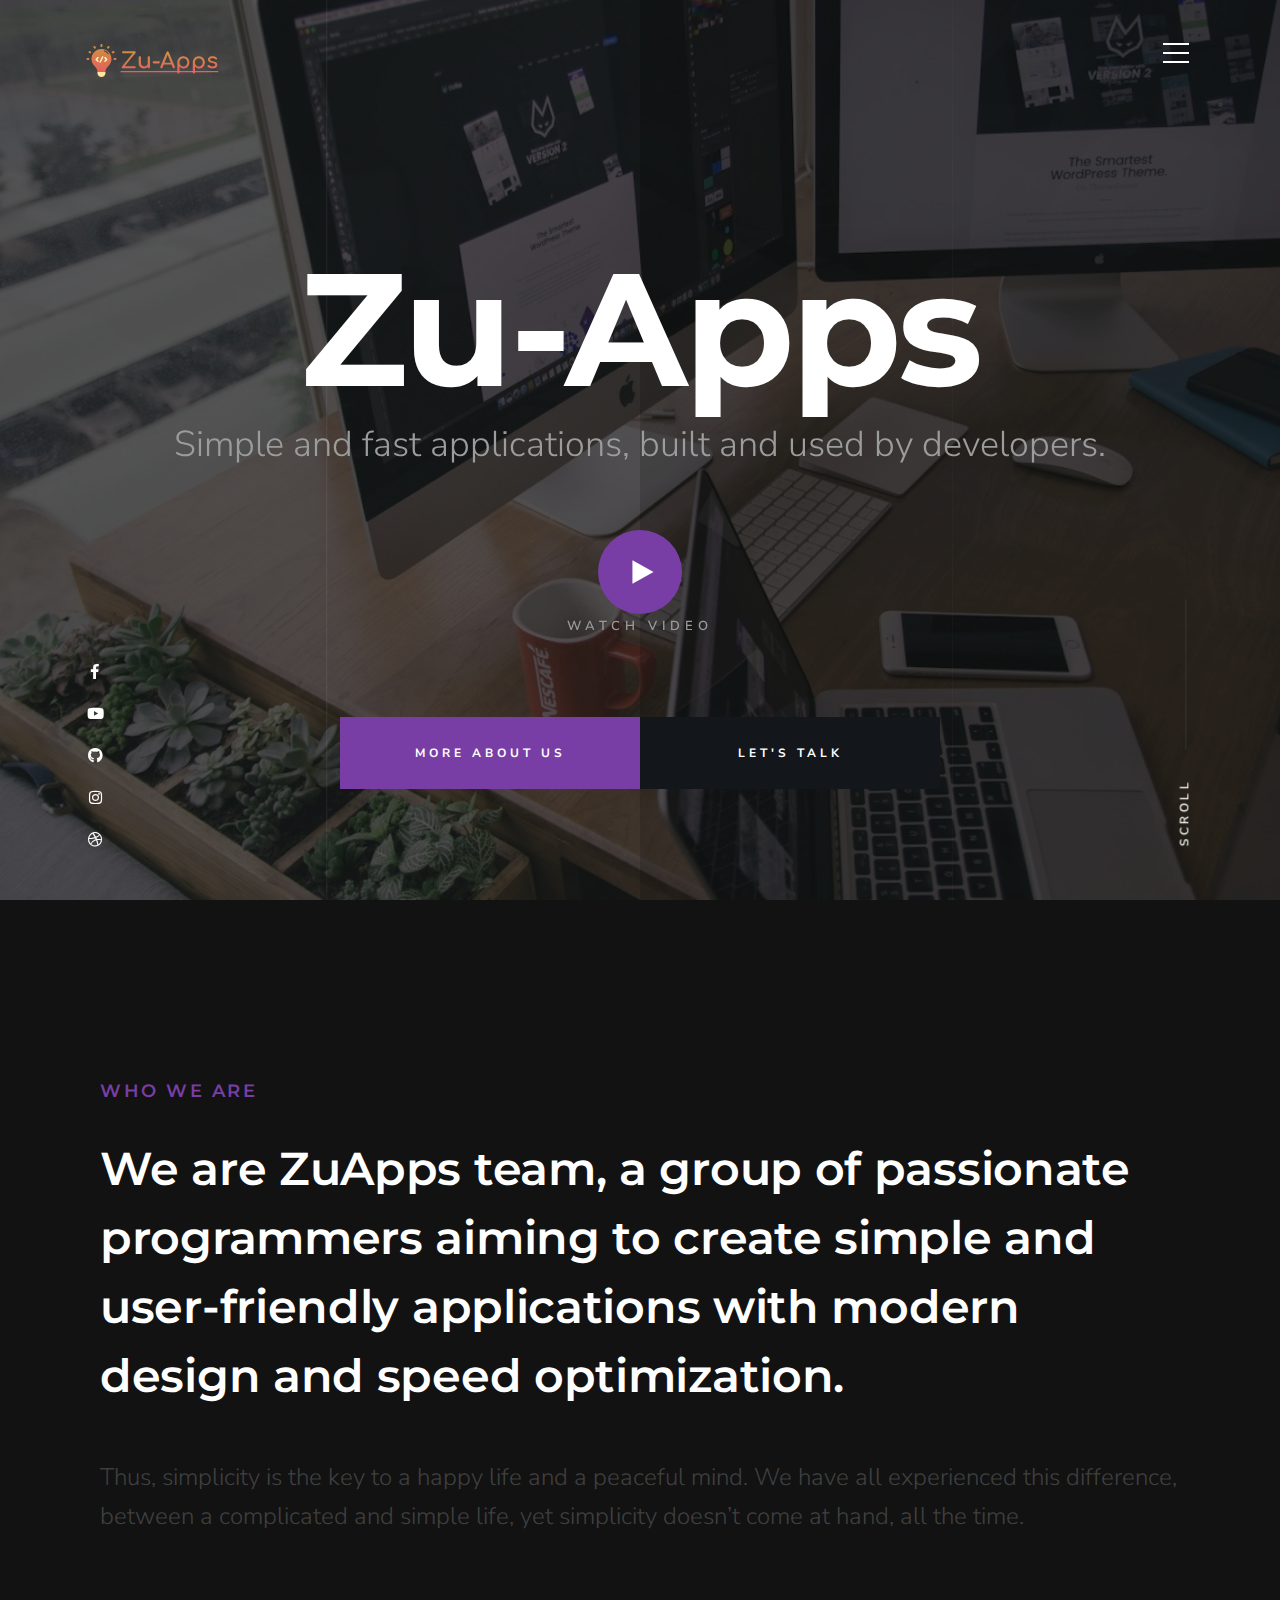
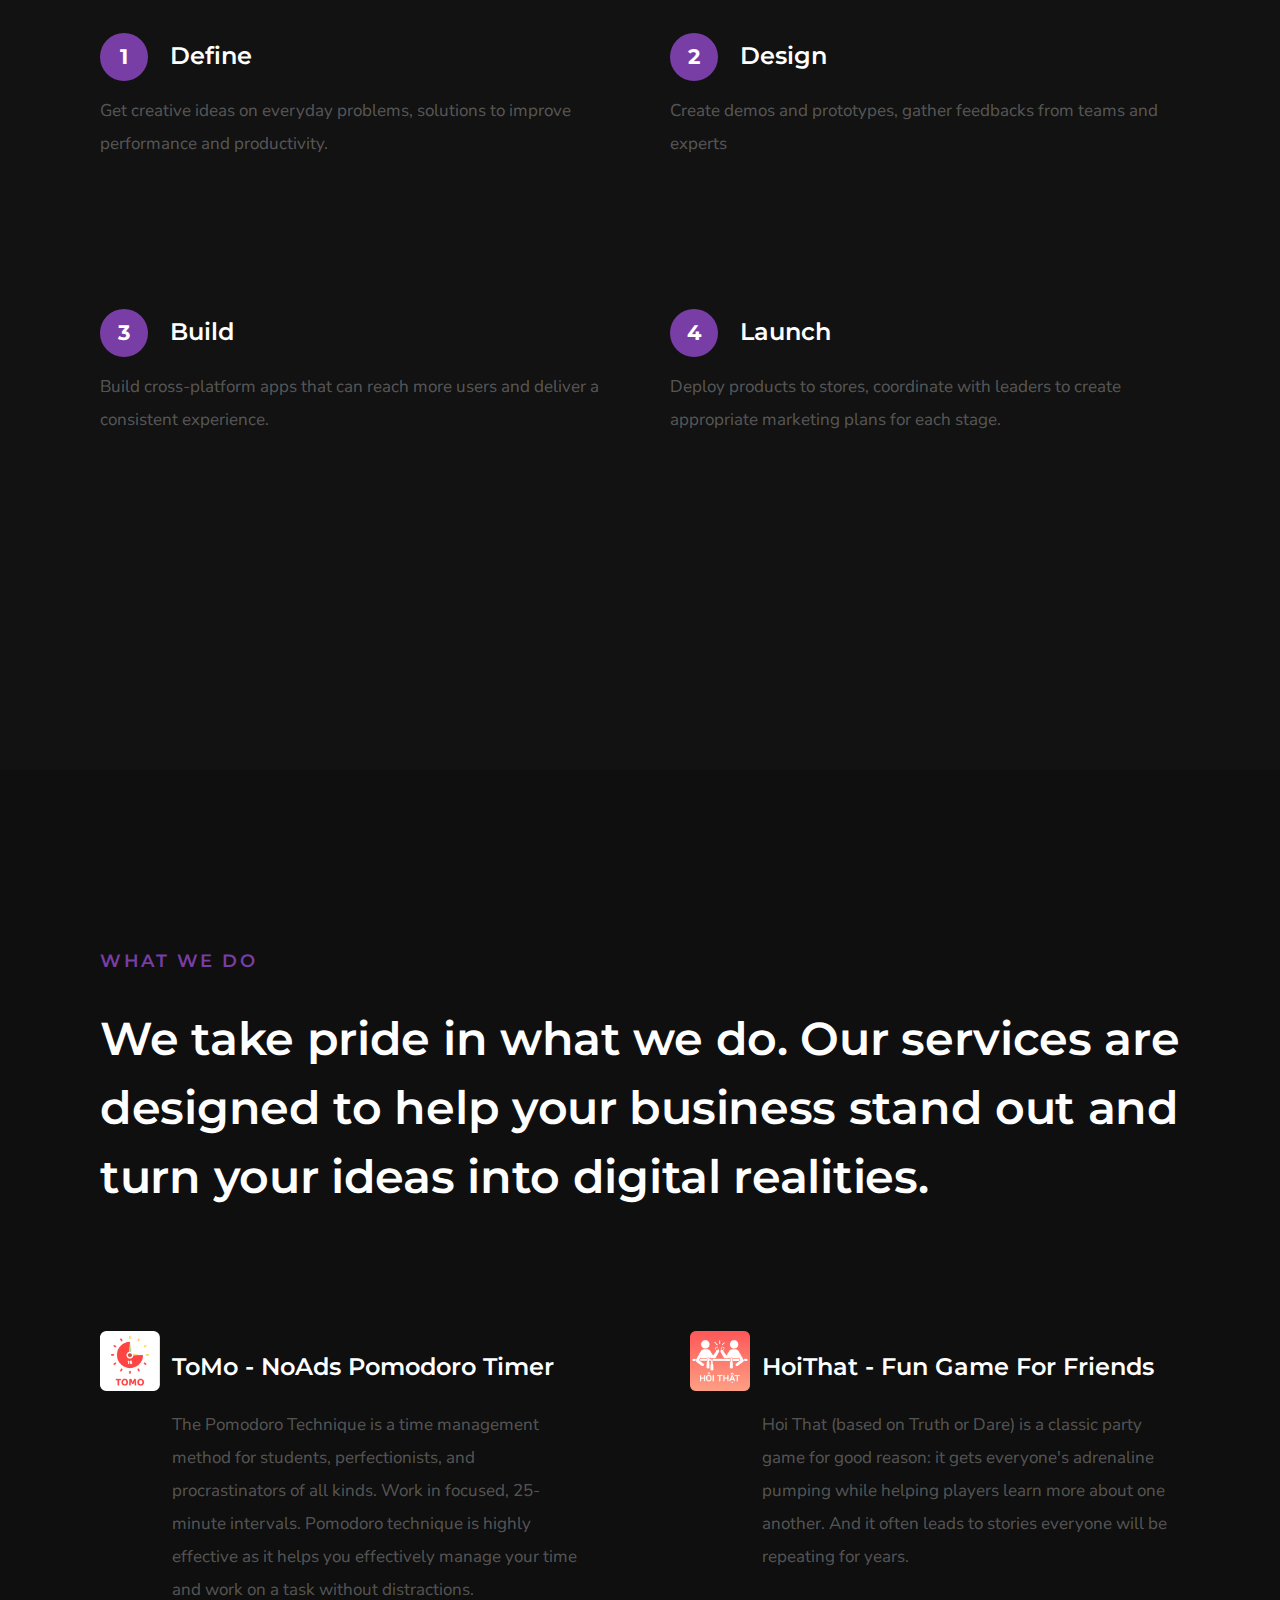
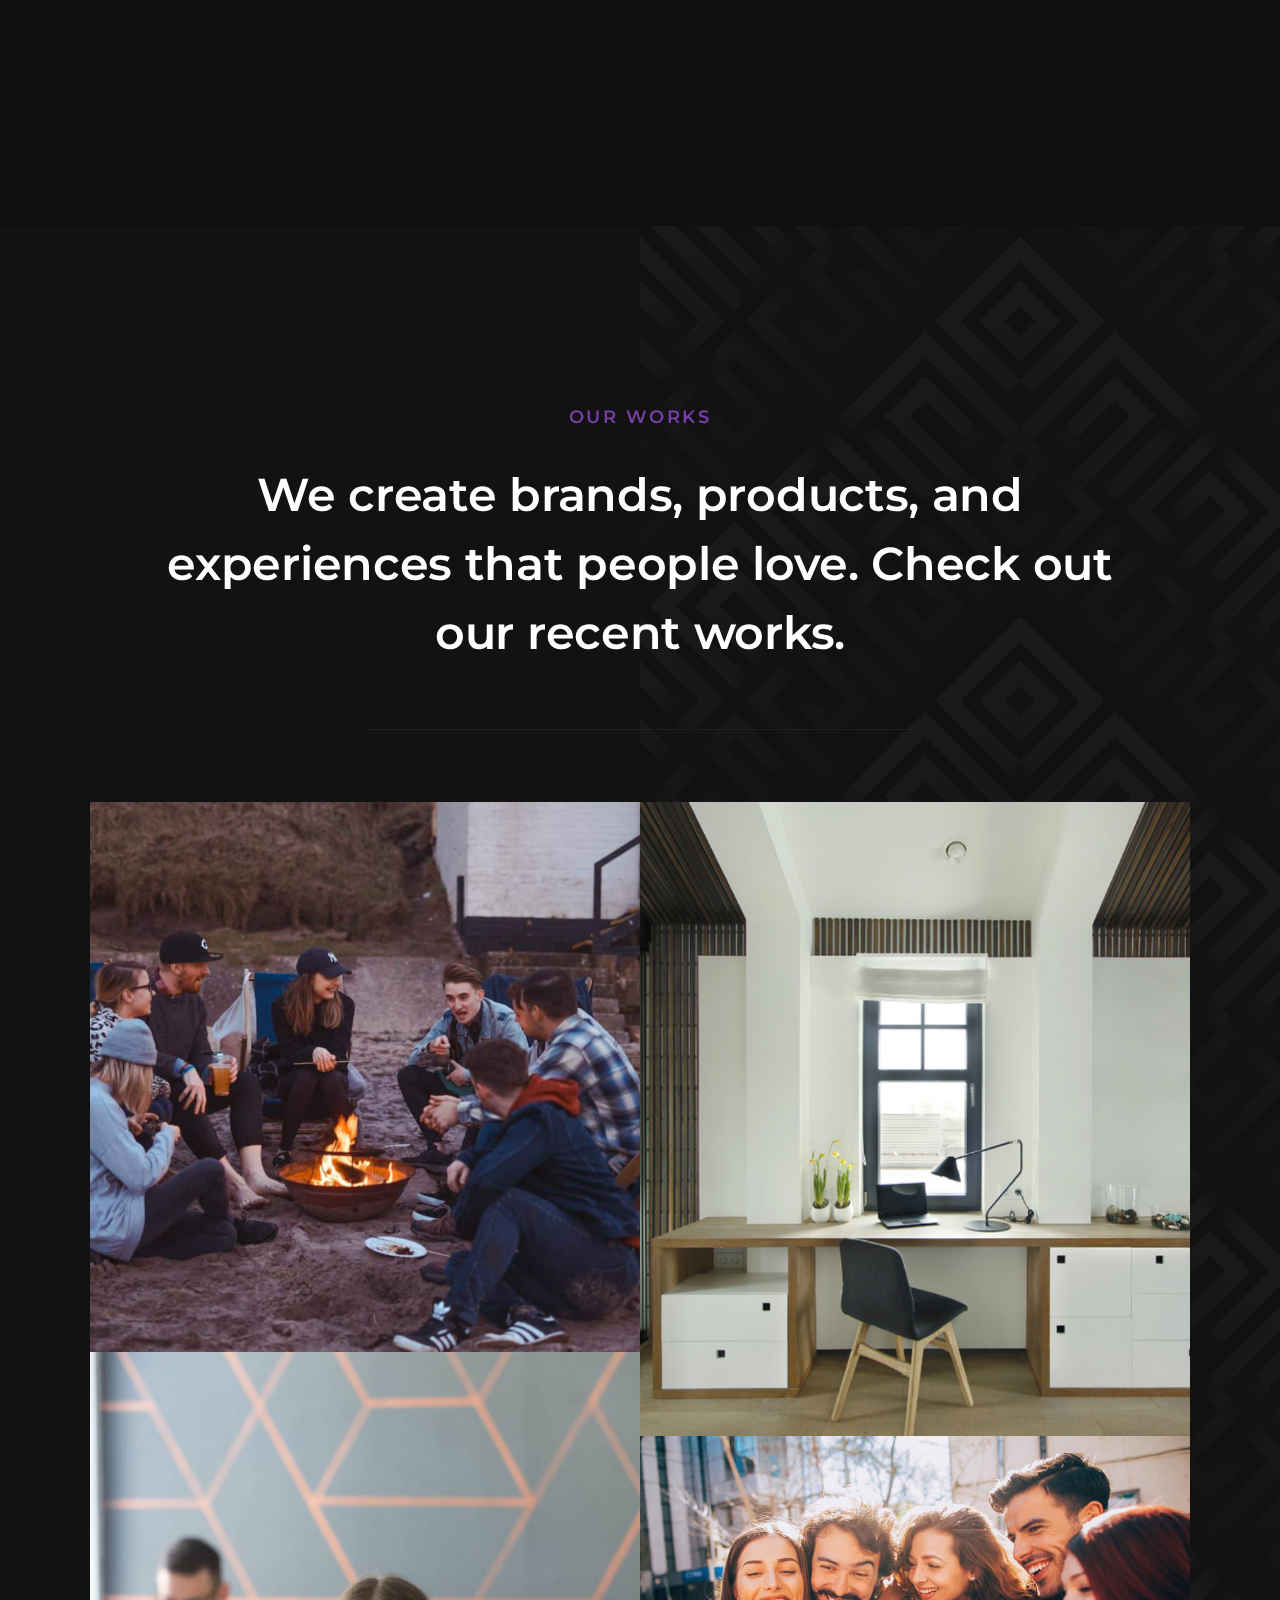
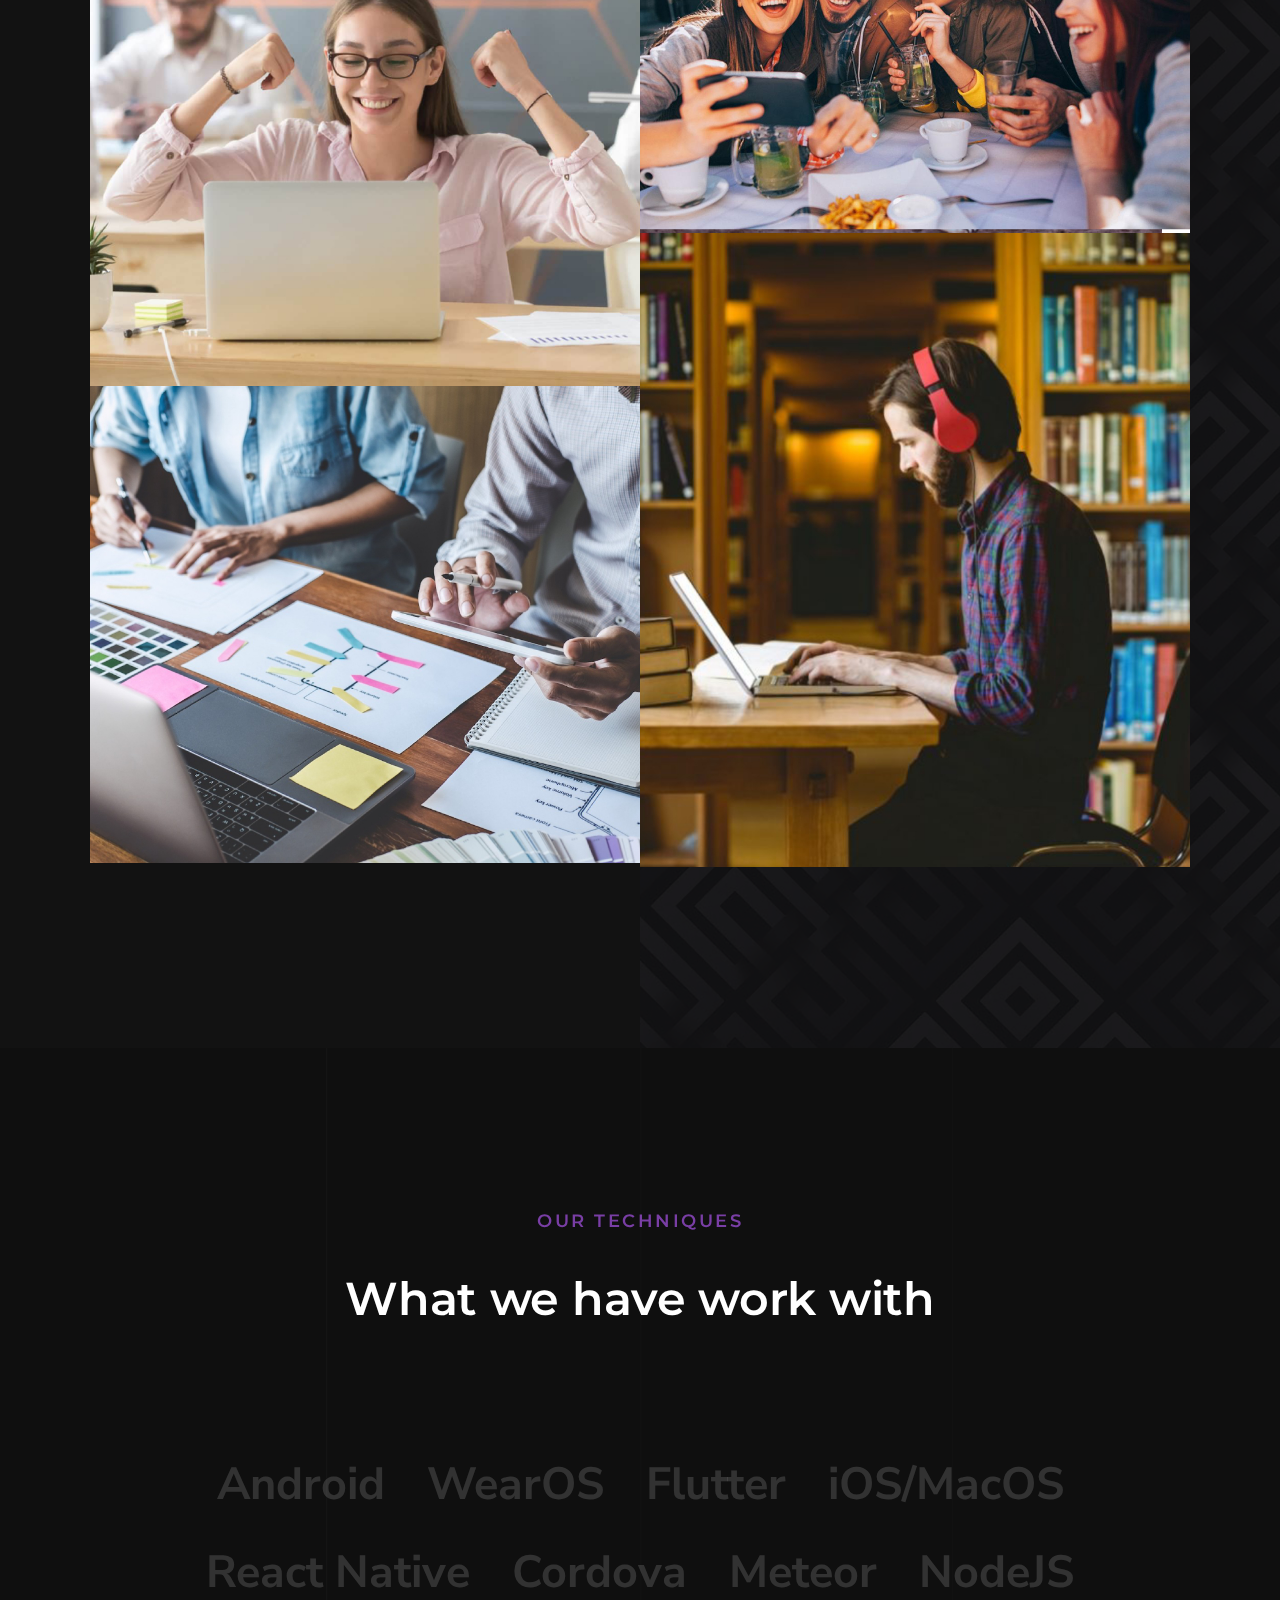
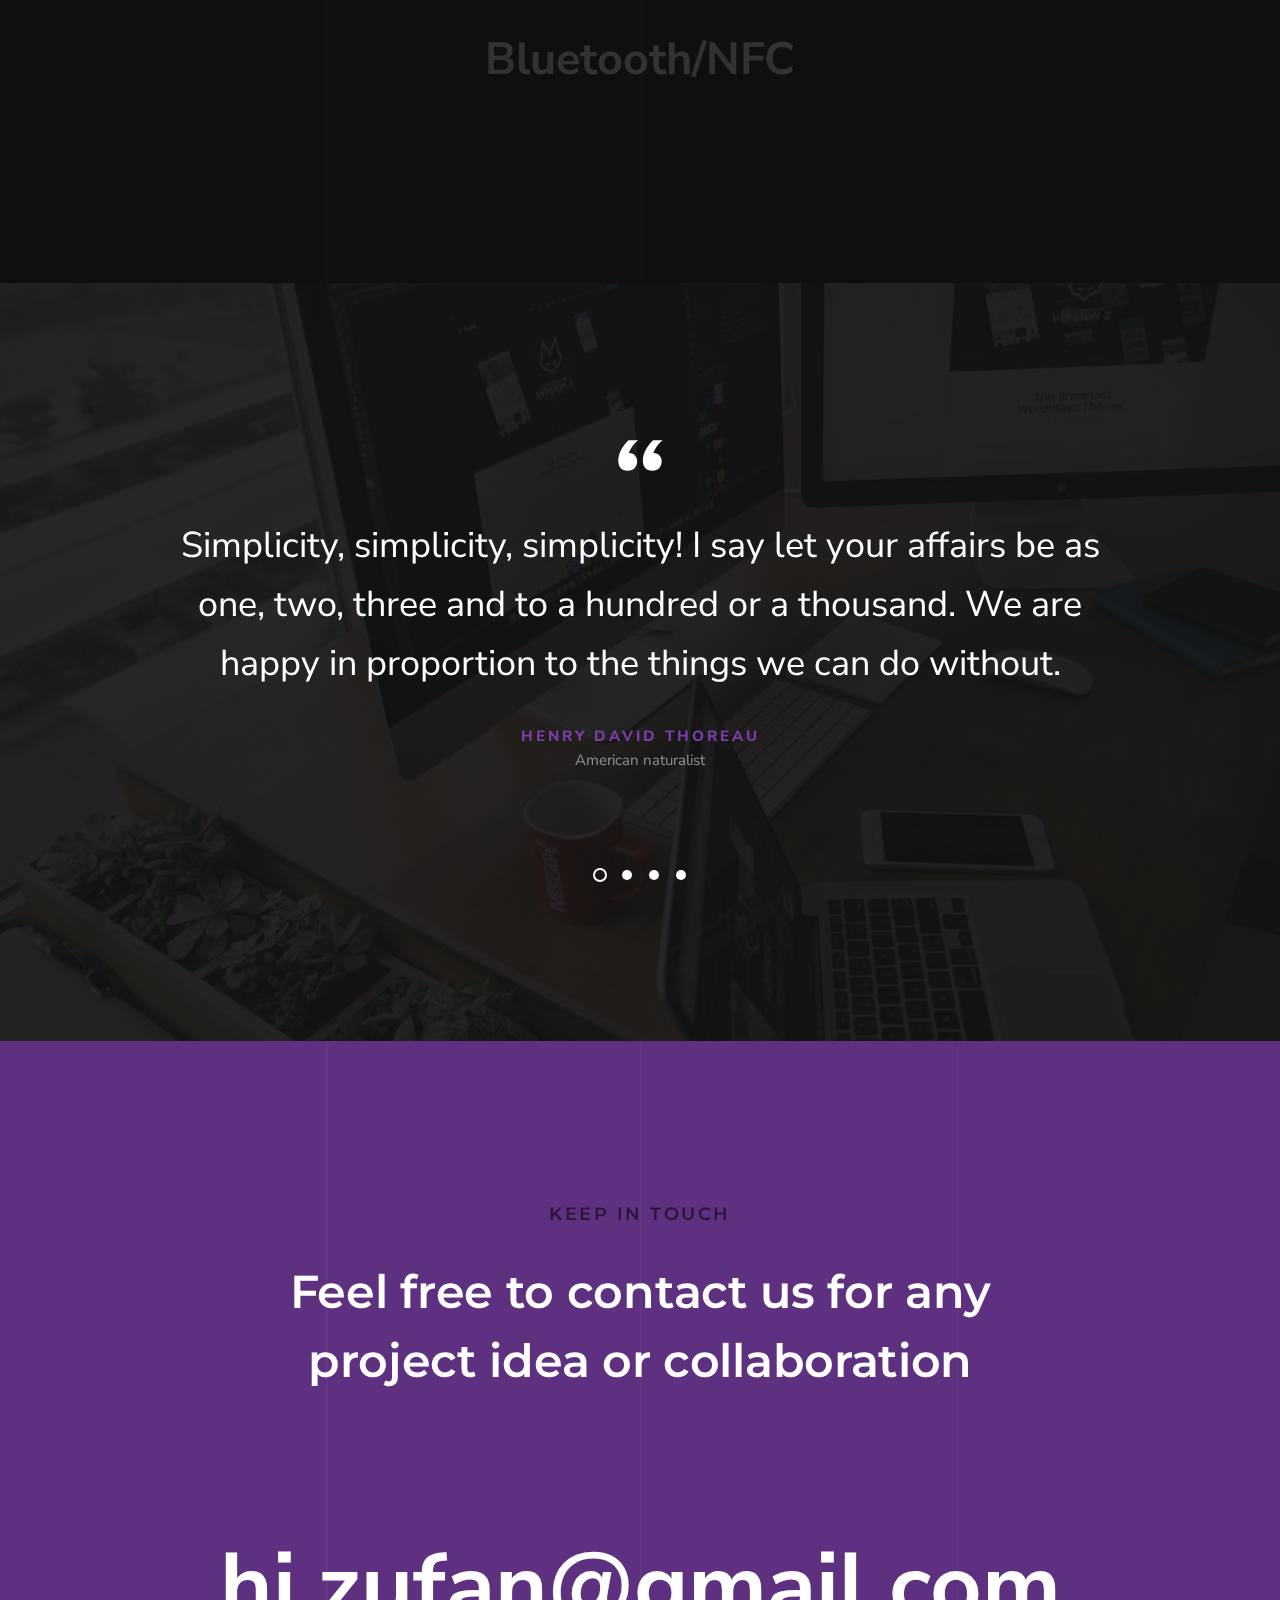
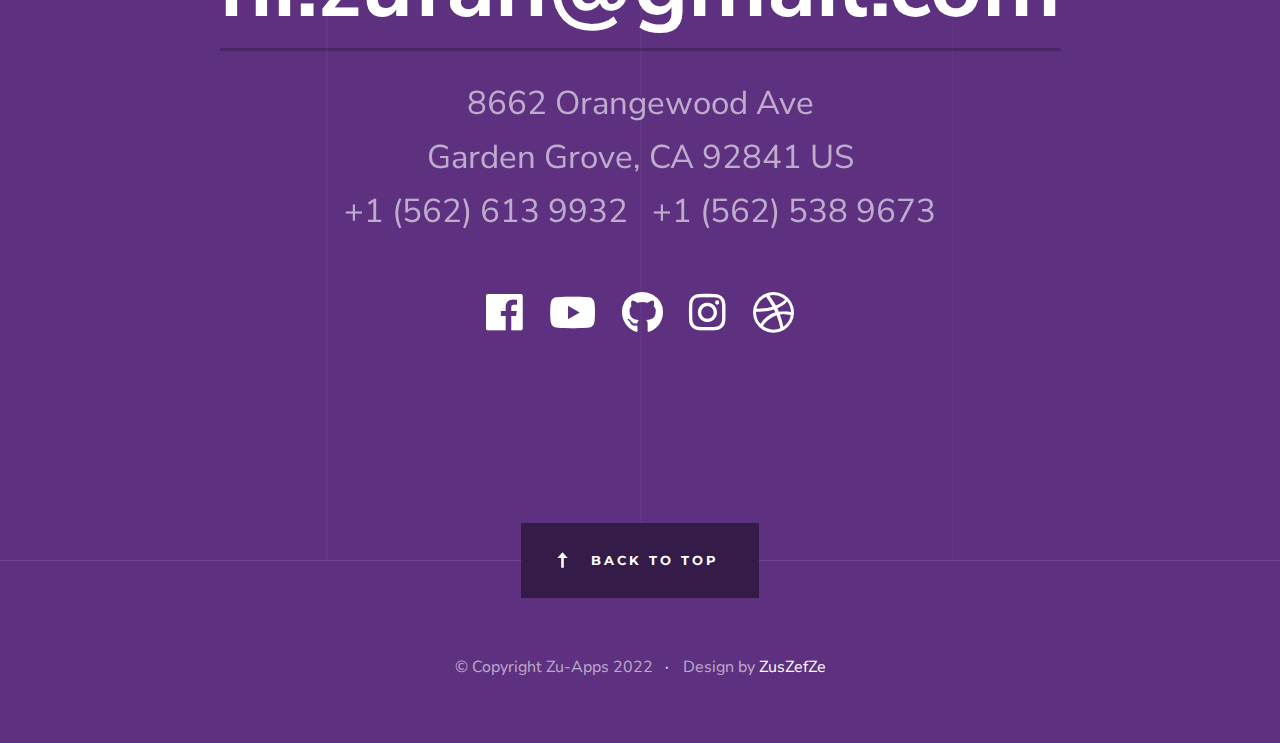
==== commit 274d2e48: "remove readme" ====
--- a/index.html
+++ b/index.html
@@ -1,9 +1,14 @@
-<html class="js svg audio canvas cssremunit csscalc cssgradients supports no-touchevents video cssanimations cssfilters flexbox flexboxlegacy no-flexboxtweener flexwrap csstransforms csstransforms3d csstransitions backgroundblendmode ss-loaded" lang="en" style="" data-useragent="Mozilla/5.0 (Macintosh; Intel Mac OS X 10_15_7) AppleWebKit/537.36 (KHTML, like Gecko) Chrome/106.0.0.0 Safari/537.36"><head>
+<html
+    class="js svg audio canvas cssremunit csscalc cssgradients supports no-touchevents video cssanimations cssfilters flexbox flexboxlegacy no-flexboxtweener flexwrap csstransforms csstransforms3d csstransitions backgroundblendmode ss-loaded"
+    lang="en" style=""
+    data-useragent="Mozilla/5.0 (Macintosh; Intel Mac OS X 10_15_7) AppleWebKit/537.36 (KHTML, like Gecko) Chrome/106.0.0.0 Safari/537.36">
+
+<head>
 
     <!--- basic page needs
     ================================================== -->
     <meta charset="utf-8">
-    <title>Sublime</title>
+    <title>Zu-Apps</title>
     <meta name="description" content="">
     <meta name="author" content="">
     <meta name="robots" content="noindex, nofollow">
@@ -24,14 +29,17 @@
 
     <!-- favicons
     ================================================== -->
-    <link rel="shortcut icon" href="favicon.ico" type="image/x-icon">
-    <link rel="icon" href="favicon.ico" type="image/x-icon">
+    <!-- <link rel="shortcut icon" href="favicon.ico" type="image/x-icon">
+    <link rel="icon" href="favicon.ico" type="image/x-icon"> -->
+
+    <link rel="apple-touch-icon" sizes="180x180" href="apple-touch-icon.png">
+    <link rel="icon" type="image/png" sizes="32x32" href="favicon-32x32.png">
+    <link rel="icon" type="image/png" sizes="16x16" href="favicon-16x16.png">
 
 </head>
 
 
-<body id="top" data-aos-easing="ease-in-sine" data-aos-duration="600" data-aos-delay="300" class=""><div class="parallax-mirror" style="visibility: visible; z-index: -100; position: fixed; top: 0px; left: 0px; overflow: hidden; transform: translate3d(0px, 0px, 0px); height: 895px; width: 1192px;"><img class="parallax-slider" src="images/hero-bg.jpg" style="transform: translate3d(0px, 0px, 0px); position: absolute; top: 0px; left: -75px; height: 895px; width: 1342px; max-width: none;"></div>
-    
+<body id="top" data-aos-easing="ease-in-sine" data-aos-duration="600" data-aos-delay="300" class="">
     <!-- preloader
     ================================================== -->
     <div id="preloader" style="display: none;">
@@ -59,29 +67,32 @@
             <h3>Navigate to</h3>
 
             <div class="header-nav__content">
-                
+
                 <ul class="header-nav__list">
                     <li><a class="smoothscroll" href="#home" title="home">Home</a></li>
                     <li><a class="smoothscroll" href="#about" title="about">About</a></li>
-                    <li><a class="smoothscroll" href="#services" title="services">Services</a></li>
+                    <li><a class="smoothscroll" href="#products" title="products">Products</a></li>
                     <li><a class="smoothscroll" href="#works" title="works">Works</a></li>
                     <li><a class="smoothscroll" href="#contact" title="contact">Contact</a></li>
                 </ul>
-    
-                <p>Perspiciatis hic praesentium nesciunt. Et neque a dolorum <a href="#0">voluptatem</a> porro iusto sequi veritatis libero enim. Iusto id suscipit veritatis neque reprehenderit.</p>
-    
+
+                <p style="margin-bottom: 0;">Success is no accident. It is hard work, perseverance, learning, studying,
+                    sacrifice and most of all, <a href="#0">love of what you are doing or learning to do</a>.</p>
+                <p style="font-style: italic;">― Pelé, Brazillian pro footballer</p>
+
                 <ul class="header-nav__social">
                     <li>
-                        <a href="#0"><i class="fab fa-facebook"></i></a>
-                    </li>
-                    <li>
-                        <a href="#0"><i class="fab fa-twitter"></i></a>
+                        <a href="https://www.facebook.com/zuapps"><i class="fab fa-facebook"></i></a>
+                    </li>
+                    <li>
+                        <a href="https://www.youtube.com/channel/UCg0sxz_5ZW12426lDARvyGg"><i
+                                class="fab fa-youtube"></i></a>
+                    </li>
+                    <li>
+                        <a href="https://github.com/zuapps"><i class="fab fa-github"></i></a>
                     </li>
                     <li>
                         <a href="#0"><i class="fab fa-instagram"></i></a>
-                    </li>
-                    <li>
-                        <a href="#0"><i class="fab fa-behance"></i></a>
                     </li>
                     <li>
                         <a href="#0"><i class="fab fa-dribbble"></i></a>
@@ -101,7 +112,9 @@
 
     <!-- home
     ================================================== -->
-    <section id="home" class="s-home page-hero target-section" data-parallax="scroll" data-image-src="images/hero-bg.jpg" data-natural-width="3000" data-natural-height="2000" data-position-y="center">
+    <section id="home" class="s-home page-hero target-section parallax-window" data-parallax="scroll"
+        data-image-src="images/hero-bg.jpg" data-natural-width="1280" data-natural-height="827"
+        data-position-y="center">
 
         <div class="grid-overlay">
             <div></div>
@@ -112,15 +125,15 @@
             <div class="row home-content__main">
 
                 <h1>
-                ZuApps
+                    Zu-Apps
                 </h1>
 
                 <h3>
-                We build brands and beautiful experiences
+                    Simple and fast applications, built and used by developers.
                 </h3>
 
                 <div class="home-content__video">
-                    <a class="video-link" href="https://player.vimeo.com/video/117310401?color=01aef0&amp;title=0&amp;byline=0&amp;portrait=0" data-lity="">
+                    <a class="video-link" href="#" data-lity="">
                         <span class="video-icon"></span>
                         <span class="video-text">Watch Video</span>
                     </a>
@@ -147,18 +160,21 @@
 
         <ul class="home-social">
             <li>
-                <a href="#0"><i class="fab fa-facebook-f" aria-hidden="true"></i><span>Facebook</span></a>
+                <a href="https://www.facebook.com/zuapps"><i class="fab fa-facebook-f"
+                        aria-hidden="true"></i><span>Facebook</span></a>
             </li>
             <li>
-                <a href="#0"><i class="fab fa-twitter" aria-hidden="true"></i><span>Twiiter</span></a>
+                <a href="https://www.youtube.com/channel/UCg0sxz_5ZW12426lDARvyGg"><i class="fab fa-youtube"
+                        aria-hidden="true"></i><span>Youtube</span></a>
+            </li>
+            <li>
+                <a href="https://github.com/zuapps"><i class="fab fa-github"
+                        aria-hidden="true"></i><span>GitHub</span></a>
             </li>
             <li>
                 <a href="#0"><i class="fab fa-instagram" aria-hidden="true"></i><span>Instagram</span></a>
             </li>
             <li>
-                <a href="#0"><i class="fab fa-behance" aria-hidden="true"></i><span>Behance</span></a>
-            </li>
-            <li>
                 <a href="#0"><i class="fab fa-dribbble" aria-hidden="true"></i><span>Dribbble</span></a>
             </li>
         </ul> <!-- end home-social -->
@@ -174,8 +190,8 @@
             <div class="col-full">
                 <h3 class="subhead">Who We Are</h3>
                 <h1 class="display-1">
-                We are Sublime, a design and branding agency with partners worldwide. We design thoughtful digital experiences
-                and beautiful brand aesthetics.
+                    We are ZuApps team, a group of passionate programmers aiming to create simple and user-friendly
+                    applications with modern design and speed optimization.
                 </h1>
             </div>
         </div> <!-- end section-header -->
@@ -183,21 +199,22 @@
         <div class="row bit-narrow aos-init aos-animate" data-aos="fade-up">
             <div class="col-full">
                 <p class="lead">
-                Curabitur arcu erat, accumsan id imperdiet et, porttitor at sem. Donec rutrum congue leo eget malesuada. Lorem ipsum dolor sit amet, consectetur adipisicing elit, sed do eiusmod tempor incididunt ut labore et dolore magna aliqua. Ut enim ad minim veniam, quis nostrud exercitation ullamco laboris nisi ut aliquip ex ea commodo consequat. Duis aute irure dolor in reprehenderit in voluptate velit esse. 
+                    Thus, simplicity is the key to a happy life and a peaceful mind. We have all experienced this
+                    difference, between a complicated and simple life, yet simplicity doesn’t come at hand, all the
+                    time.
                 </p>
             </div>
         </div> <!-- end about-desc -->
 
         <div class="row bit-narrow">
-                
+
             <div class="about-process process block-1-2 block-tab-full">
 
                 <div class="col-block item-process aos-init aos-animate" data-aos="fade-up">
                     <div class="item-process__text">
                         <h4 class="item-title">Define</h4>
                         <p>
-                        Quos dolores saepe mollitia deserunt accusamus autem reprehenderit. Voluptas facere animi explicabo non quis magni recusandae. 
-                        Numquam debitis pariatur omnis facere unde. Laboriosam minus amet nesciunt est. Et saepe eos maxime tempore quasi deserunt ab.
+                            Get creative ideas on everyday problems, solutions to improve performance and productivity.
                         </p>
                     </div>
                 </div>
@@ -205,8 +222,7 @@
                     <div class="item-process__text">
                         <h4 class="item-title">Design</h4>
                         <p>
-                        Quos dolores saepe mollitia deserunt accusamus autem reprehenderit. Voluptas facere animi explicabo non quis magni recusandae. 
-                        Numquam debitis pariatur omnis facere unde. Laboriosam minus amet nesciunt est. Et saepe eos maxime tempore quasi deserunt ab.
+                            Create demos and prototypes, gather feedbacks from teams and experts
                         </p>
                     </div>
                 </div>
@@ -214,8 +230,7 @@
                     <div class="item-process__text">
                         <h4 class="item-title">Build</h4>
                         <p>
-                        Quos dolores saepe mollitia deserunt accusamus autem reprehenderit. Voluptas facere animi explicabo non quis magni recusandae. 
-                        Numquam debitis pariatur omnis facere unde. Laboriosam minus amet nesciunt est. Et saepe eos maxime tempore quasi deserunt ab.
+                            Build cross-platform apps that can reach more users and deliver a consistent experience.
                         </p>
                     </div>
                 </div>
@@ -223,8 +238,8 @@
                     <div class="item-process__text">
                         <h4 class="item-title">Launch</h4>
                         <p>
-                        Quos dolores saepe mollitia deserunt accusamus autem reprehenderit. Voluptas facere animi explicabo non quis magni recusandae. 
-                        Numquam debitis pariatur omnis facere unde. Laboriosam minus amet nesciunt est. Et saepe eos maxime tempore quasi deserunt ab.
+                            Deploy products to stores, coordinate with leaders to create appropriate marketing plans for
+                            each stage.
                         </p>
                     </div>
                 </div>
@@ -236,16 +251,16 @@
     </section> <!-- end s-about -->
 
 
-    <!-- services
-    ================================================== -->
-    <section id="services" class="s-services target-section darker">
+    <!-- products
+    ================================================== -->
+    <section id="products" class="s-services target-section darker">
 
         <div class="row section-header bit-narrow aos-init aos-animate" data-aos="fade-up">
             <div class="col-full">
                 <h3 class="subhead">What we do</h3>
                 <h1 class="display-1">
-                We take pride in what we do. Our services are designed to help 
-                your business stand out and turn your ideas into digital realities.
+                    We take pride in what we do. Our services are designed to help
+                    your business stand out and turn your ideas into digital realities.
                 </h1>
             </div>
         </div> <!-- end section-header -->
@@ -253,77 +268,29 @@
         <div class="row bit-narrow services block-1-2 block-tab-full">
 
             <div class="col-block item-service aos-init aos-animate" data-aos="fade-up">
-                <div class="item-service__icon">
-                    <i class="icon-star"></i>
+                <div style="padding-right: 10px;" class="item-service__icon">
+                    <img src="images/products/tomo.png" width="60" alt="">
                 </div>
                 <div class="item-service__text">
-                    <h3 class="item-title">Brand Identity</h3>
-                    <p>Nemo cupiditate ab quibusdam quaerat impedit magni. Earum suscipit ipsum laudantium. 
-                    Quo delectus est. Maiores voluptas ab sit natus veritatis ut. Debitis nulla cumque veritatis.
-                    Sunt suscipit voluptas ipsa in tempora esse soluta sint.
+                    <h3 class="item-title">ToMo - NoAds Pomodoro Timer</h3>
+                    <p>
+                        The Pomodoro Technique is a time management method for students, perfectionists, and
+                        procrastinators of all kinds. Work in focused, 25-minute intervals.
+                        Pomodoro technique is highly effective as it helps you effectively manage your time and work on
+                        a task without distractions.
                     </p>
                 </div>
             </div>
 
             <div class="col-block item-service aos-init aos-animate" data-aos="fade-up">
-                <div class="item-service__icon">
-                    <i class="icon-group"></i>
+                <div style="padding-right: 10px;" class="item-service__icon">
+                    <img src="images/products/hoithat.png" width="60" alt="">
                 </div>
                 <div class="item-service__text">
-                    <h3 class="item-title">Illustration</h3>
-                    <p>Nemo cupiditate ab quibusdam quaerat impedit magni. Earum suscipit ipsum laudantium. 
-                    Quo delectus est. Maiores voluptas ab sit natus veritatis ut. Debitis nulla cumque veritatis.
-                    Sunt suscipit voluptas ipsa in tempora esse soluta sint.
-                    </p>
-                </div>
-            </div>
-
-            <div class="col-block item-service aos-init aos-animate" data-aos="fade-up">
-                <div class="item-service__icon">
-                    <i class="icon-pie-chart"></i>
-                </div>  
-                <div class="item-service__text">
-                    <h3 class="item-title">Marketing</h3>
-                    <p>Nemo cupiditate ab quibusdam quaerat impedit magni. Earum suscipit ipsum laudantium. 
-                    Quo delectus est. Maiores voluptas ab sit natus veritatis ut. Debitis nulla cumque veritatis.
-                    Sunt suscipit voluptas ipsa in tempora esse soluta sint.
-                    </p>
-                </div>
-            </div>
-
-            <div class="col-block item-service aos-init aos-animate" data-aos="fade-up">
-                <div class="item-service__icon">
-                    <i class="icon-image"></i>
-                </div>
-                <div class="item-service__text">
-                    <h3 class="item-title">Photography</h3>
-                    <p>Nemo cupiditate ab quibusdam quaerat impedit magni. Earum suscipit ipsum laudantium. 
-                    Quo delectus est. Maiores voluptas ab sit natus veritatis ut. Debitis nulla cumque veritatis.
-                    Sunt suscipit voluptas ipsa in tempora esse soluta sint.
-                    </p>
-                </div>
-            </div>
-
-            <div class="col-block item-service aos-init aos-animate" data-aos="fade-up">
-                <div class="item-service__icon">
-                    <i class="icon-cube"></i>
-                </div>
-                <div class="item-service__text">
-                    <h3 class="item-title">UI/UX Design</h3>
-                    <p>Nemo cupiditate ab quibusdam quaerat impedit magni. Earum suscipit ipsum laudantium. 
-                    Quo delectus est. Maiores voluptas ab sit natus veritatis ut. Debitis nulla cumque veritatis.
-                    Sunt suscipit voluptas ipsa in tempora esse soluta sint.
-                    </p>
-                </div>
-            </div>
-    
-            <div class="col-block item-service aos-init aos-animate" data-aos="fade-up">
-                <div class="item-service__icon"><i class="icon-lego-block"></i></div>
-                <div class="item-service__text">
-                    <h3 class="item-title">Frontend Design</h3>
-                    <p>Nemo cupiditate ab quibusdam quaerat impedit magni. Earum suscipit ipsum laudantium. 
-                    Quo delectus est. Maiores voluptas ab sit natus veritatis ut. Debitis nulla cumque veritatis.
-                    Sunt suscipit voluptas ipsa in tempora esse soluta sint.
+                    <h3 class="item-title">HoiThat - Fun Game For Friends</h3>
+                    <p>Hoi That (based on Truth or Dare) is a classic party game for good reason: it gets everyone's
+                        adrenaline pumping while helping players learn more about one another. And it often leads to
+                        stories everyone will be repeating for years.
                     </p>
                 </div>
             </div>
@@ -341,7 +308,7 @@
             <div class="col-full">
                 <h3 class="subhead">Our Works</h3>
                 <h1 class="display-1">
-                We create brands, products, and experiences that people love. Check out our recent works.
+                    We create brands, products, and experiences that people love. Check out our recent works.
                 </h1>
             </div>
         </div> <!-- end section-header -->
@@ -349,181 +316,196 @@
         <div class="row masonry-wrap">
 
             <div class="masonry" style="position: relative; height: 1723.92px;">
-    
-                <div class="masonry__brick aos-init aos-animate" data-aos="fade-up" style="position: absolute; left: 0px; top: 0px;">
+
+                <div class="masonry__brick aos-init aos-animate" data-aos="fade-up"
+                    style="position: absolute; left: 0px; top: 0px;">
                     <div class="item-folio">
-                            
+
                         <div class="item-folio__thumb">
-                            <a href="images/portfolio/gallery/g-shutterbug.jpg" class="thumb-link" title="Shutterbug" data-size="1050x700">
-                                <img src="images/portfolio/lady-shutterbug.jpg" srcset="images/portfolio/lady-shutterbug.jpg 1x, images/portfolio/lady-shutterbug@2x.jpg 2x" alt="">
+                            <a href="images/portfolio/gallery/g-party.jpg" class="thumb-link" title="True&Dare"
+                                data-size="1050x700">
+                                <img src="images/portfolio/party.jpg" alt="">
                             </a>
                         </div>
 
                         <div class="item-folio__text">
                             <h3 class="item-folio__title">
-                                Shutterbug
+                                HoiThat
                             </h3>
                             <p class="item-folio__cat">
-                                Branding
+                                Mobile Game
                             </p>
                         </div>
 
-                        <a href="https://www.behance.net/" class="item-folio__project-link" title="Project link">
+                        <a href="#" class="item-folio__project-link" title="Project link">
                             <i class="icon-link"></i>
                         </a>
 
                         <div class="item-folio__caption">
-                            <p>Vero molestiae sed aut natus excepturi. Et tempora numquam. Temporibus iusto quo.Unde dolorem corrupti neque nisi.</p>
+                            <p>Hoi That (based on Truth or Dare) is a classic party game for good reason.</p>
                         </div>
 
                     </div>
                 </div> <!-- end masonry__brick -->
-    
-                <div class="masonry__brick aos-init aos-animate" data-aos="fade-up" style="position: absolute; left: 530px; top: 0px;">
+
+                <div class="masonry__brick aos-init aos-animate" data-aos="fade-up"
+                    style="position: absolute; left: 530px; top: 0px;">
                     <div class="item-folio">
-                            
+
                         <div class="item-folio__thumb">
-                            <a href="images/portfolio/gallery/g-woodcraft.jpg" class="thumb-link" title="Woodcraft" data-size="1050x700">
-                                <img src="images/portfolio/woodcraft.jpg" srcset="images/portfolio/woodcraft.jpg 1x, images/portfolio/woodcraft@2x.jpg 2x" alt="">
+                            <a href="images/portfolio/gallery/g-workplace.jpg" class="thumb-link" title="Workplace"
+                                data-size="1050x700">
+                                <img src="images/portfolio/workplace.jpg" alt="">
                             </a>
                         </div>
 
                         <div class="item-folio__text">
                             <h3 class="item-folio__title">
-                                Woodcraft
+                                Simplicity
                             </h3>
                             <p class="item-folio__cat">
-                                Web Design
+                                Insparation Ideas
                             </p>
                         </div>
 
-                        <a href="https://www.behance.net/" class="item-folio__project-link" title="Project link">
+                        <a href="#" class="item-folio__project-link" title="Project link">
                             <i class="icon-link"></i>
                         </a>
 
                         <div class="item-folio__caption">
-                            <p>Vero molestiae sed aut natus excepturi. Et tempora numquam. Temporibus iusto quo.Unde dolorem corrupti neque nisi.</p>
+                            <p>Smart people simplify things.</p>
                         </div>
 
                     </div>
                 </div> <!-- end masonry__brick -->
-        
-                <div class="masonry__brick aos-init aos-animate" data-aos="fade-up" style="position: absolute; left: 0px; top: 530px;">
+
+                <div class="masonry__brick aos-init aos-animate" data-aos="fade-up"
+                    style="position: absolute; left: 0px; top: 530px;">
                     <div class="item-folio">
-                            
+
                         <div class="item-folio__thumb">
-                            <a href="images/portfolio/gallery/g-beetle.jpg" class="thumb-link" title="The Beetle Car" data-size="1050x700">
-                                <img src="images/portfolio/the-beetle.jpg" srcset="images/portfolio/the-beetle.jpg 1x, images/portfolio/the-beetle@2x.jpg 2x" alt="">
+                            <a href="images/portfolio/gallery/g-productive.jpg" class="thumb-link" title="ToMo"
+                                data-size="1050x700">
+                                <img src="images/portfolio/productive.jpg" alt="">
                             </a>
                         </div>
 
                         <div class="item-folio__text">
                             <h3 class="item-folio__title">
-                                The Beetle
+                                ToMo - Productivity
                             </h3>
                             <p class="item-folio__cat">
-                                Web Development
+                                Productivity App
                             </p>
                         </div>
 
-                        <a href="https://www.behance.net/" class="item-folio__project-link" title="Project link">
+                        <a href="#" class="item-folio__project-link" title="Project link">
                             <i class="icon-link"></i>
                         </a>
 
                         <div class="item-folio__caption">
-                            <p>Vero molestiae sed aut natus excepturi. Et tempora numquam. Temporibus iusto quo.Unde dolorem corrupti neque nisi.</p>
+                            <p>The Pomodoro Technique is a time management method for students, perfectionists, and
+                                procrastinators of all kinds.</p>
                         </div>
 
                     </div>
                 </div> <!-- end masonry__brick -->
-        
-                <div class="masonry__brick aos-init aos-animate" data-aos="fade-up" style="position: absolute; left: 530px; top: 663px;">
+
+                <div class="masonry__brick aos-init aos-animate" data-aos="fade-up"
+                    style="position: absolute; left: 530px; top: 663px;">
                     <div class="item-folio">
-                            
+
                         <div class="item-folio__thumb">
-                            <a href="images/portfolio/gallery/g-salad.jpg" class="thumb-link" title="Grow Green" data-size="1050x700">
-                                <img src="images/portfolio/salad.jpg" srcset="images/portfolio/salad.jpg 1x, images/portfolio/salad@2x.jpg 2x" alt="">
+                            <a href="images/portfolio/gallery/g-hoithat.jpg" class="thumb-link" title="Hoi That"
+                                data-size="1050x700">
+                                <img src="images/portfolio/hoithat.jpg" alt="">
                             </a>
                         </div>
 
                         <div class="item-folio__text">
                             <h3 class="item-folio__title">
-                                Salad
+                                HoiThat
                             </h3>
                             <p class="item-folio__cat">
-                                Branding
+                                Mobile Game
                             </p>
                         </div>
 
-                        <a href="https://www.behance.net/" class="item-folio__project-link" title="Project link">
+                        <a href="#" class="item-folio__project-link" title="Project link">
                             <i class="icon-link"></i>
                         </a>
 
                         <div class="item-folio__caption">
-                            <p>Vero molestiae sed aut natus excepturi. Et tempora numquam. Temporibus iusto quo.Unde dolorem corrupti neque nisi.</p>
+                            <p>Hoi That (based on Truth or Dare) is a classic party game for good reason.</p>
                         </div>
 
                     </div>
                 </div> <!-- end masonry__brick -->
-    
-                <div class="masonry__brick aos-init aos-animate" data-aos="fade-up" style="position: absolute; left: 0px; top: 1060px;">
+
+                <div class="masonry__brick aos-init aos-animate" data-aos="fade-up"
+                    style="position: absolute; left: 0px; top: 1060px;">
                     <div class="item-folio">
-                            
+
                         <div class="item-folio__thumb">
-                            <a href="images/portfolio/gallery/g-lamp.jpg" class="thumb-link" title="Guitarist" data-size="1050x700">
-                                <img src="images/portfolio/lamp.jpg" srcset="images/portfolio/lamp.jpg 1x, images/portfolio/lamp@2x.jpg 2x" alt="">
+                            <a href="images/portfolio/gallery/g-focus.jpg" class="thumb-link" title="Focus"
+                                data-size="1050x700">
+                                <img src="images/portfolio/focus.jpg" alt="">
                             </a>
                         </div>
 
                         <div class="item-folio__text">
                             <h3 class="item-folio__title">
-                                Lamp
+                                ToMo
                             </h3>
                             <p class="item-folio__cat">
-                                Web Design
+                                Productivity App
                             </p>
                         </div>
 
-                        <a href="https://www.behance.net/" class="item-folio__project-link" title="Project link">
+                        <a href="#" class="item-folio__project-link" title="Project link">
                             <i class="icon-link"></i>
                         </a>
 
                         <div class="item-folio__caption">
-                            <p>Vero molestiae sed aut natus excepturi. Et tempora numquam. Temporibus iusto quo.Unde dolorem corrupti neque nisi.</p>
+                            <p>Pomodoro Technique is a time management method for students, perfectionists, and
+                                procrastinators of all kinds.</p>
                         </div>
 
                     </div>
                 </div> <!-- end masonry__brick -->
-        
-                <div class="masonry__brick aos-init aos-animate" data-aos="fade-up" style="position: absolute; left: 530px; top: 1193px;">
+
+                <div class="masonry__brick aos-init aos-animate" data-aos="fade-up"
+                    style="position: absolute; left: 530px; top: 1193px;">
                     <div class="item-folio">
-                            
+
                         <div class="item-folio__thumb">
-                            <a href="images/portfolio/gallery/g-fuji.jpg" class="thumb-link" title="Palmeira" data-size="1050x700">
-                                <img src="images/portfolio/fuji.jpg" srcset="images/portfolio/fuji.jpg 1x, images/portfolio/fuji@2x.jpg 2x" alt="">
+                            <a href="images/portfolio/gallery/g-prototype.jpg" class="thumb-link" title="Prototype"
+                                data-size="1050x700">
+                                <img src="images/portfolio/prototype.jpg" alt="">
                             </a>
                         </div>
 
                         <div class="item-folio__text">
                             <h3 class="item-folio__title">
-                                Fuji
+                                Prototype
                             </h3>
                             <p class="item-folio__cat">
-                                Web Design
+                                Prototype Process
                             </p>
                         </div>
 
-                        <a href="https://www.behance.net/" class="item-folio__project-link" title="Project link">
+                        <a href="#" class="item-folio__project-link" title="Project link">
                             <i class="icon-link"></i>
                         </a>
 
                         <div class="item-folio__caption">
-                            <p>Vero molestiae sed aut natus excepturi. Et tempora numquam. Temporibus iusto quo.Unde dolorem corrupti neque nisi.</p>
+                            <p>The most important advantage of a prototype is that it simulates the real and future
+                                product.</p>
                         </div>
 
                     </div>
                 </div> <!-- end masonry__brick -->
-    
+
             </div> <!-- end masonry -->
 
         </div> <!-- end masonry-wrap -->
@@ -541,26 +523,23 @@
 
         <div class="row section-header text-center narrow aos-init aos-animate" data-aos="fade-up">
             <div class="col-full">
-                <h3 class="subhead">Our Clients</h3>
-                <h1 class="display-1">Who we have work with</h1>
+                <h3 class="subhead">Our Techniques</h3>
+                <h1 class="display-1">What we have work with</h1>
             </div>
         </div> <!-- end section-header -->
 
         <div class="row clients-wrap aos-init aos-animate" data-aos="fade-up">
             <div class="col-twelve">
                 <ul class="clients">
-                    <li><a href="#0">Uber</a></li>
-                    <li><a href="#0">Spotify</a></li>
-                    <li><a href="#0">Grab</a></li>
-                    <li><a href="#0">Dropbox</a></li>
-                    <li><a href="#0">IBM</a></li>
-                    <li><a href="#0">Microsoft</a></li>
-                    <li><a href="#0">Xiaomi</a></li>
-                    <li><a href="#0">Adidas</a></li>
-                    <li><a href="#0">Mozilla</a></li>
-                    <li><a href="#0">Apple</a></li>
-                    <li><a href="#0">Google</a></li>
-                    <li><a href="#0">Asus</a></li>
+                    <li><a href="#0">Android</a></li>
+                    <li><a href="#0">WearOS</a></li>
+                    <li><a href="#0">Flutter</a></li>
+                    <li><a href="#0">iOS/MacOS</a></li>
+                    <li><a href="#0">React Native</a></li>
+                    <li><a href="#0">Cordova</a></li>
+                    <li><a href="#0">Meteor</a></li>
+                    <li><a href="#0">NodeJS</a></li>
+                    <li><a href="#0">Bluetooth/NFC</a></li>
                 </ul>
             </div>
         </div>
@@ -576,50 +555,37 @@
 
         <div class="row testimonials narrow">
 
-            <div class="col-full testimonials__slider slick-initialized slick-slider slick-dotted aos-init aos-animate" data-aos="fade-up" role="toolbar">
-
-                <div aria-live="polite" class="slick-list draggable"><div class="slick-track" style="opacity: 1; width: 4850px; transform: translate3d(-970px, 0px, 0px);" role="listbox"><div class="testimonials__slide slick-slide slick-cloned" data-slick-index="-1" aria-hidden="true" style="width: 970px;" tabindex="-1">
-                    <p>Repellat dignissimos libero. Qui sed at corrupti expedita voluptas odit. Nihil ea quia nesciunt. Ducimus aut sed ipsam.  
-                    Autem eaque officia cum exercitationem sunt voluptatum accusamus. Quasi voluptas eius distinctio.</p>
+            <div class="col-full testimonials__slider">
+                <div class="testimonials__slide">
+                    <p>Simplicity, simplicity, simplicity! I say let your affairs be as one, two, three and to a hundred or a thousand. We are happy in proportion to the things we can do without.</p>
                     <div class="testimonials__author">
-                        Satya Nadella
-                        <span>CEO, Microsoft</span>
-                    </div>
-                </div><div class="testimonials__slide slick-slide slick-current slick-active" data-slick-index="0" aria-hidden="false" style="width: 970px;" tabindex="-1" role="option" aria-describedby="slick-slide00">
-                    <p>Qui ipsam temporibus quisquam vel. Maiores eos cumque distinctio nam accusantium ipsum. 
-                    Laudantium quia consequatur molestias delectus culpa facere hic dolores aperiam. Accusantium quos qui praesentium corpori.</p>
+                        Henry David Thoreau
+                        <span>American naturalist</span>
+                    </div>
+                </div>
+                <div class="testimonials__slide">
+                    <p>Simple can be harder than complex: You have to work hard to get your thinking clean to
+                        make it simple. But it’s worth it in the end because once you get there, you can move
+                        mountains.</p>
                     <div class="testimonials__author">
-                        Tim Cook
+                        Steve Jobs
                         <span>CEO, Apple</span>
                     </div>
-                </div><div class="testimonials__slide slick-slide" data-slick-index="1" aria-hidden="true" style="width: 970px;" tabindex="-1" role="option" aria-describedby="slick-slide01">
-                    <p>Excepturi nam cupiditate culpa doloremque deleniti repellat. Veniam quos repellat voluptas animi adipisci.
-                    Nisi eaque consequatur. Quasi voluptas eius distinctio. Atque eos maxime. Qui ipsam temporibus quisquam vel.</p>
+                </div>
+                <div class="testimonials__slide">
+                    <p>Everything should be made as simple as possible, but not simpler.</p>
                     <div class="testimonials__author">
-                        Sundar Pichai
-                        <span>CEO, Google</span>
-                    </div>
-                </div><div class="testimonials__slide slick-slide" data-slick-index="2" aria-hidden="true" style="width: 970px;" tabindex="-1" role="option" aria-describedby="slick-slide02">
-                    <p>Repellat dignissimos libero. Qui sed at corrupti expedita voluptas odit. Nihil ea quia nesciunt. Ducimus aut sed ipsam.  
-                    Autem eaque officia cum exercitationem sunt voluptatum accusamus. Quasi voluptas eius distinctio.</p>
+                        Albert Einstein
+                        <span>Theoretical Physicist</span>
+                    </div>
+                </div>
+                <div class="testimonials__slide">
+                    <p>I don't believe in luck or in hard work without the so called "work smart". It's not all about how you work hard but it's about how you manage your time, resources, mind to work together for a better output.</p>
                     <div class="testimonials__author">
-                        Satya Nadella
-                        <span>CEO, Microsoft</span>
-                    </div>
-                </div><div class="testimonials__slide slick-slide slick-cloned" data-slick-index="3" aria-hidden="true" style="width: 970px;" tabindex="-1">
-                    <p>Qui ipsam temporibus quisquam vel. Maiores eos cumque distinctio nam accusantium ipsum. 
-                    Laudantium quia consequatur molestias delectus culpa facere hic dolores aperiam. Accusantium quos qui praesentium corpori.</p>
-                    <div class="testimonials__author">
-                        Tim Cook
-                        <span>CEO, Apple</span>
-                    </div>
-                </div></div></div> <!-- end testimonials__slide -->
-
-                 <!-- end testimonials__slide -->
-
-                 <!-- end testimonials__slide -->
-                
-            <ul class="slick-dots" style="" role="tablist"><li class="slick-active" aria-hidden="false" role="presentation" aria-selected="true" aria-controls="navigation00" id="slick-slide00"><button type="button" data-role="none" role="button" tabindex="0">1</button></li><li aria-hidden="true" role="presentation" aria-selected="false" aria-controls="navigation01" id="slick-slide01"><button type="button" data-role="none" role="button" tabindex="0">2</button></li><li aria-hidden="true" role="presentation" aria-selected="false" aria-controls="navigation02" id="slick-slide02"><button type="button" data-role="none" role="button" tabindex="0">3</button></li></ul></div> <!-- end testimonials__slider -->
+                        Jayson Zabate
+                    </div>
+                </div>
+            </div> <!-- end testimonials__slider -->
 
         </div> <!-- end testimonials -->
 
@@ -630,9 +596,9 @@
     ================================================== -->
     <section id="contact" class="s-contact target-section">
 
-            <div class="grid-overlay">
-                <div></div>
-            </div>
+        <div class="grid-overlay">
+            <div></div>
+        </div>
 
         <div class="row section-header narrow aos-init aos-animate" data-aos="fade-up">
             <div class="col-full">
@@ -644,28 +610,29 @@
         <div class="row contact-main aos-init aos-animate" data-aos="fade-up">
             <div class="col-full">
                 <p class="contact-email">
-                    <a href="mailto:#0">sayhello@sublime.com</a>
+                    <a href="mailto:#0">hi.zufan@gmail.com</a>
                 </p>
                 <p class="contact-address">
-                1600 Amphitheatre Parkway <br>
-                Mountain View, CA, 94043 US 
+                    8662 Orangewood Ave<br>
+                    Garden Grove, CA 92841 US
                 </p>
                 <p class="contact-numbers">
-                +1 (917) 123 456 &nbsp; +1 (917) 333 987
+                    +1 (562) 613 9932 &nbsp; +1 (562) 538 9673
                 </p>
 
                 <ul class="contact-social">
                     <li>
-                        <a href="#0"><i class="fab fa-facebook"></i></a>
-                    </li>
-                    <li>
-                        <a href="#0"><i class="fab fa-twitter"></i></a>
+                        <a href="https://www.facebook.com/zuapps"><i class="fab fa-facebook"></i></a>
+                    </li>
+                    <li>
+                        <a href="https://www.youtube.com/channel/UCg0sxz_5ZW12426lDARvyGg"><i
+                                class="fab fa-youtube"></i></a>
+                    </li>
+                    <li>
+                        <a href="https://github.com/zuapps"><i class="fab fa-github"></i></a>
                     </li>
                     <li>
                         <a href="#0"><i class="fab fa-instagram"></i></a>
-                    </li>
-                    <li>
-                        <a href="#0"><i class="fab fa-behance"></i></a>
                     </li>
                     <li>
                         <a href="#0"><i class="fab fa-dribbble"></i></a>
@@ -682,8 +649,8 @@
     <footer>
         <div class="row">
             <div class="col-full ss-copyright">
-                <span>© Copyright Sublime 2018</span> 
-                <span>Design by <a href="https://www.styleshout.com/">Styleshout</a></span>
+                <span>© Copyright Zu-Apps 2022</span>
+                <span>Design by <a href="#contact">ZusZefZe</a></span>
             </div>
         </div>
 
@@ -708,7 +675,11 @@
 
             <div class="pswp__ui pswp__ui--hidden">
                 <div class="pswp__top-bar">
-                    <div class="pswp__counter"></div><button class="pswp__button pswp__button--close" title="Close (Esc)"></button> <button class="pswp__button pswp__button--share" title="Share"></button> <button class="pswp__button pswp__button--fs" title="Toggle fullscreen"></button> <button class="pswp__button pswp__button--zoom" title="Zoom in/out"></button>
+                    <div class="pswp__counter"></div><button class="pswp__button pswp__button--close"
+                        title="Close (Esc)"></button> <button class="pswp__button pswp__button--share"
+                        title="Share"></button> <button class="pswp__button pswp__button--fs"
+                        title="Toggle fullscreen"></button> <button class="pswp__button pswp__button--zoom"
+                        title="Zoom in/out"></button>
                     <div class="pswp__preloader">
                         <div class="pswp__preloader__icn">
                             <div class="pswp__preloader__cut">
@@ -719,7 +690,8 @@
                 </div>
                 <div class="pswp__share-modal pswp__share-modal--hidden pswp__single-tap">
                     <div class="pswp__share-tooltip"></div>
-                </div><button class="pswp__button pswp__button--arrow--left" title="Previous (arrow left)"></button> <button class="pswp__button pswp__button--arrow--right" title="Next (arrow right)"></button>
+                </div><button class="pswp__button pswp__button--arrow--left" title="Previous (arrow left)"></button>
+                <button class="pswp__button pswp__button--arrow--right" title="Next (arrow right)"></button>
                 <div class="pswp__caption">
                     <div class="pswp__caption__center"></div>
                 </div>
@@ -736,4 +708,6 @@
     <script src="js/plugins.js"></script>
     <script src="js/main.js"></script>
 
-</body></html>+</body>
+
+</html>--- a/css/main.css
+++ b/css/main.css
@@ -2174,7 +2174,6 @@
   font-family: "Nunito Sans", sans-serif;
   font-weight: 600;
   font-size: 1.3rem;
-  line-height: 1;
   color: #9c9c9c;
   text-transform: uppercase;
   letter-spacing: .5rem;
@@ -3437,6 +3436,7 @@
 
 .testimonials__slider .slick-slide {
   outline: none;
+  height: auto;
 }
 
 .testimonials__slider .slick-dots {
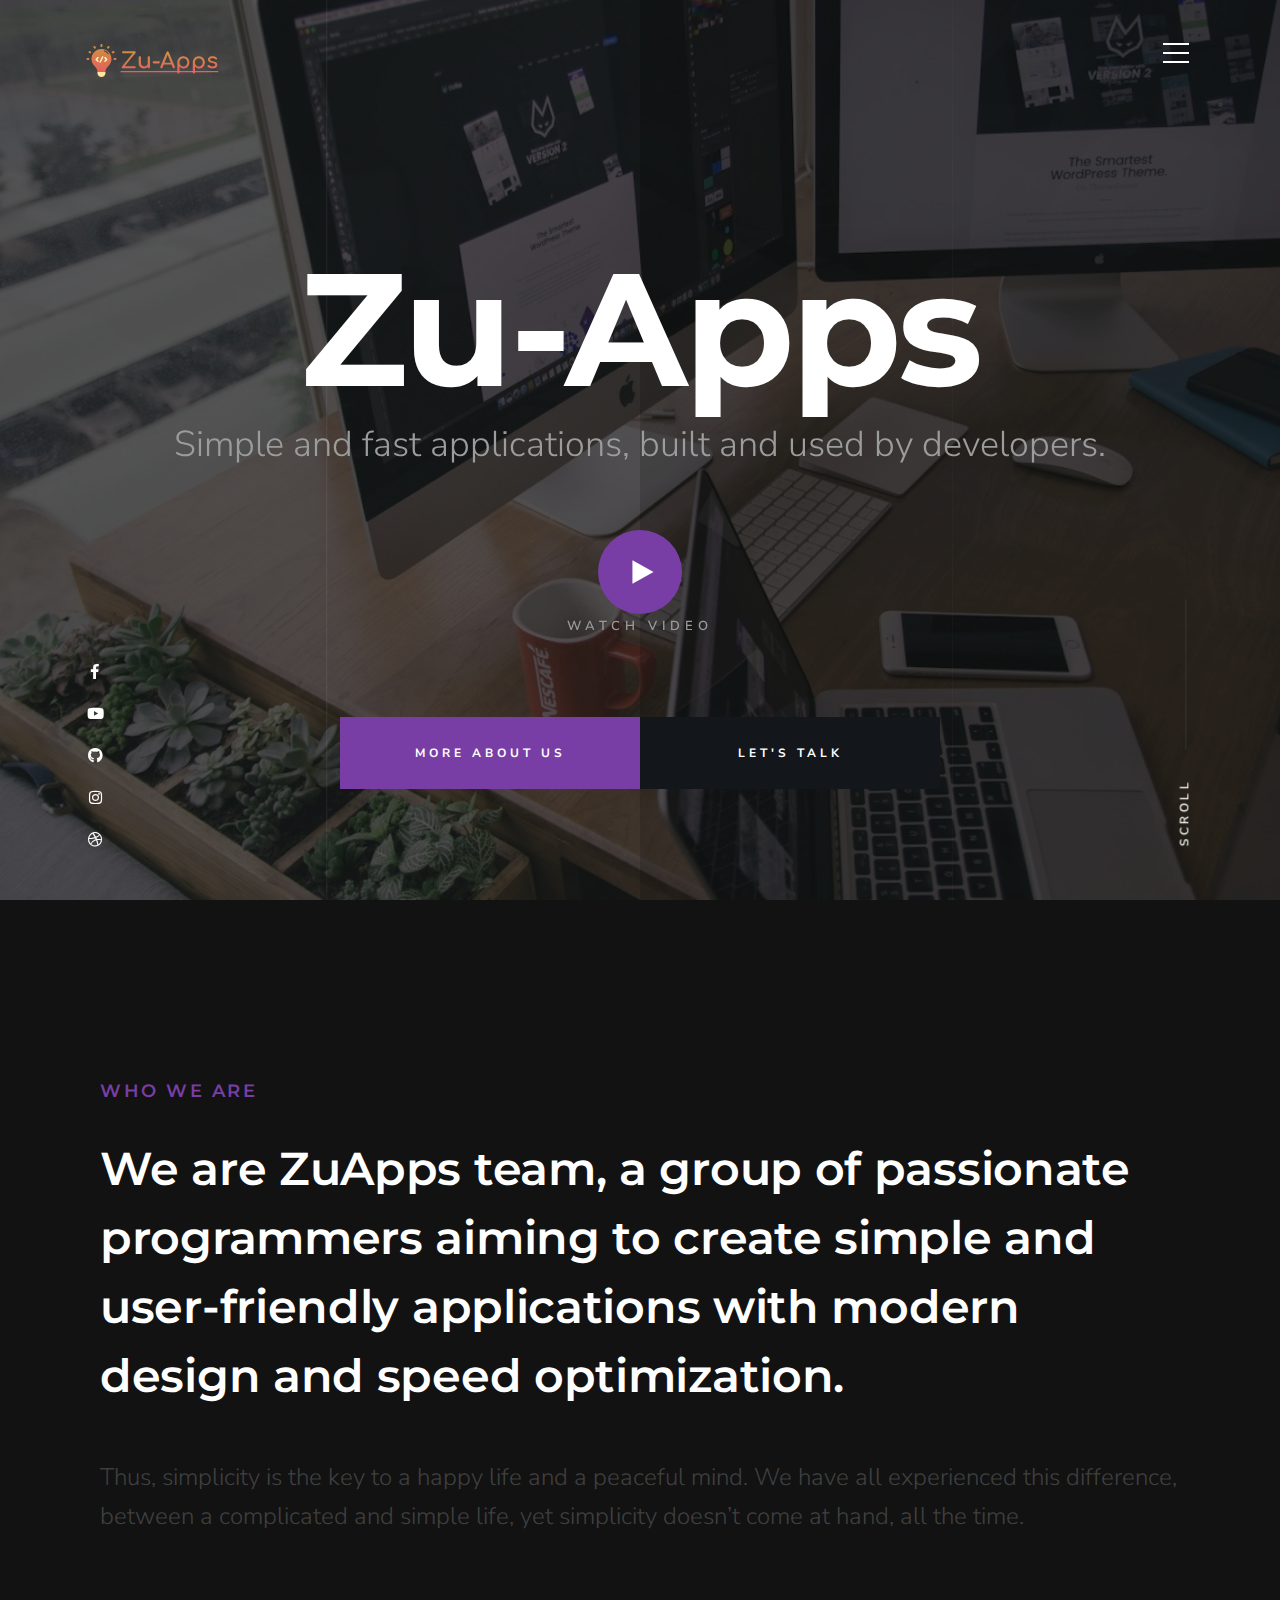
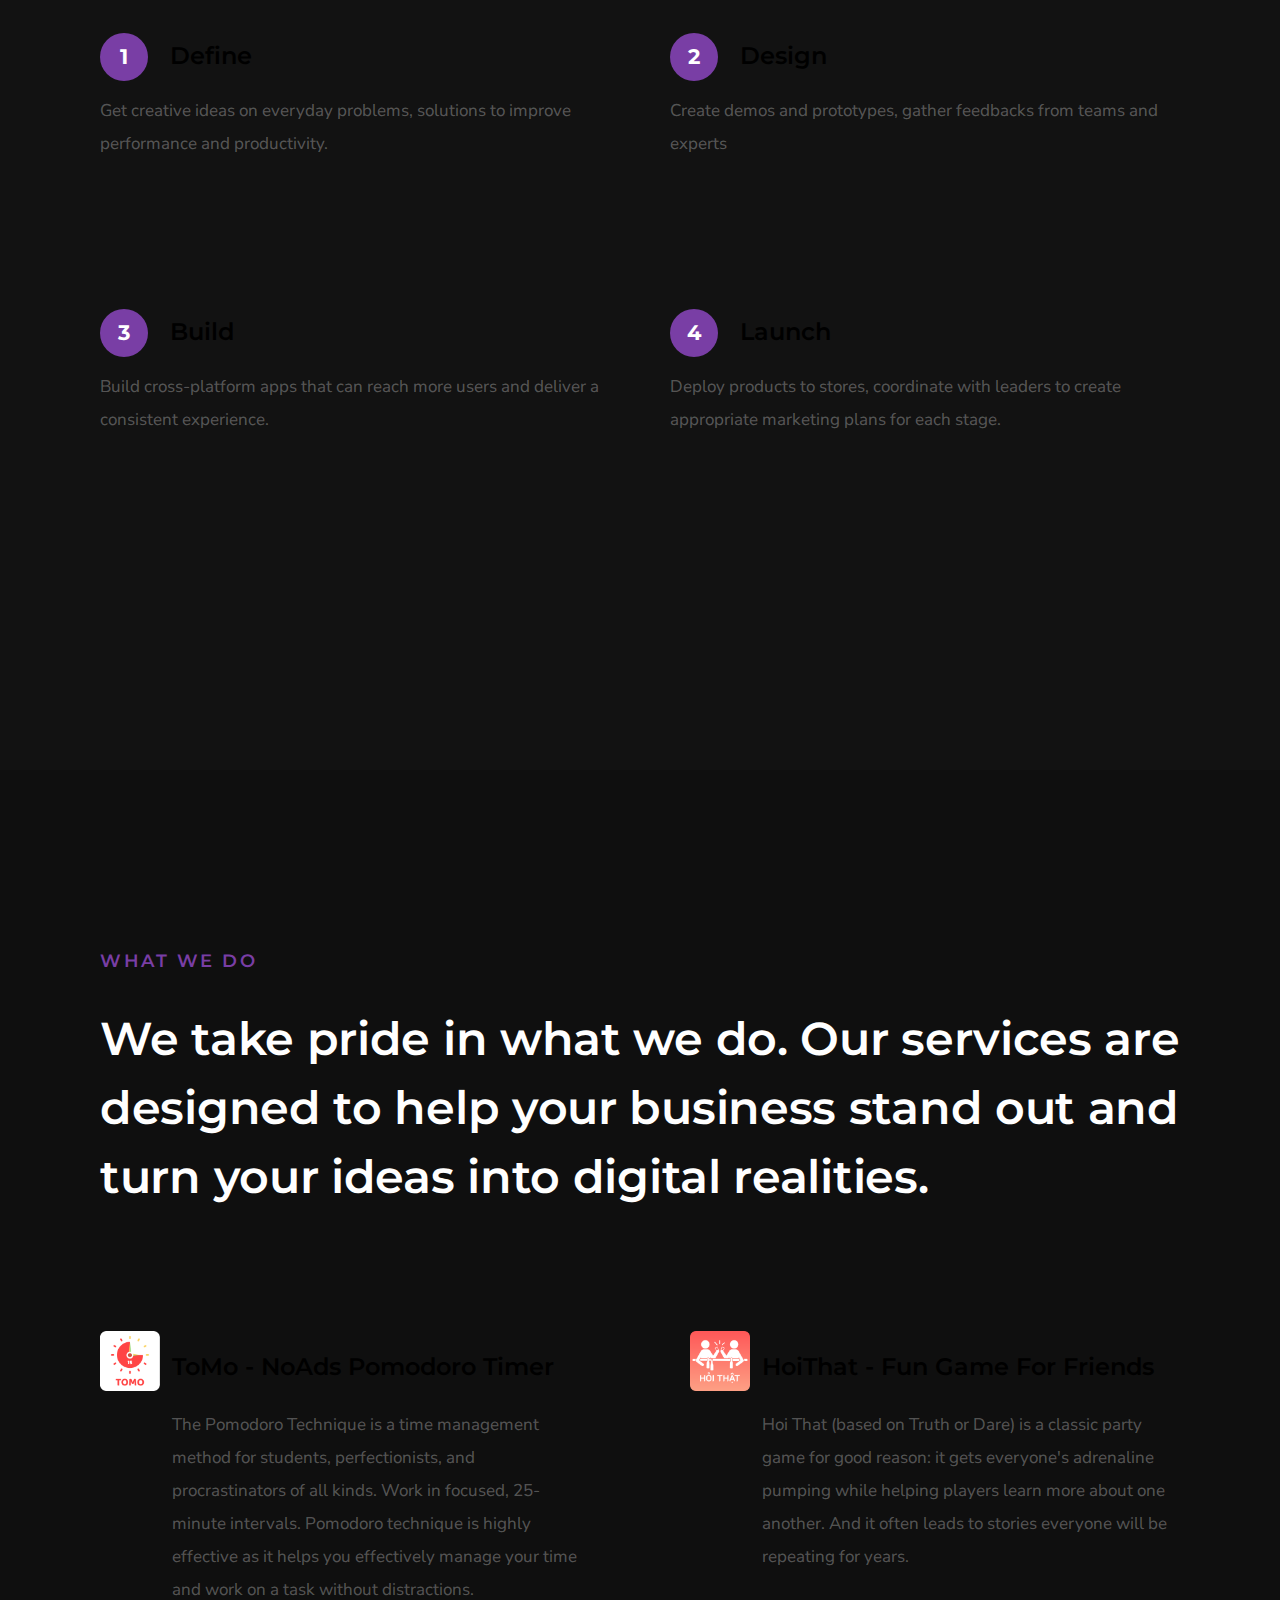
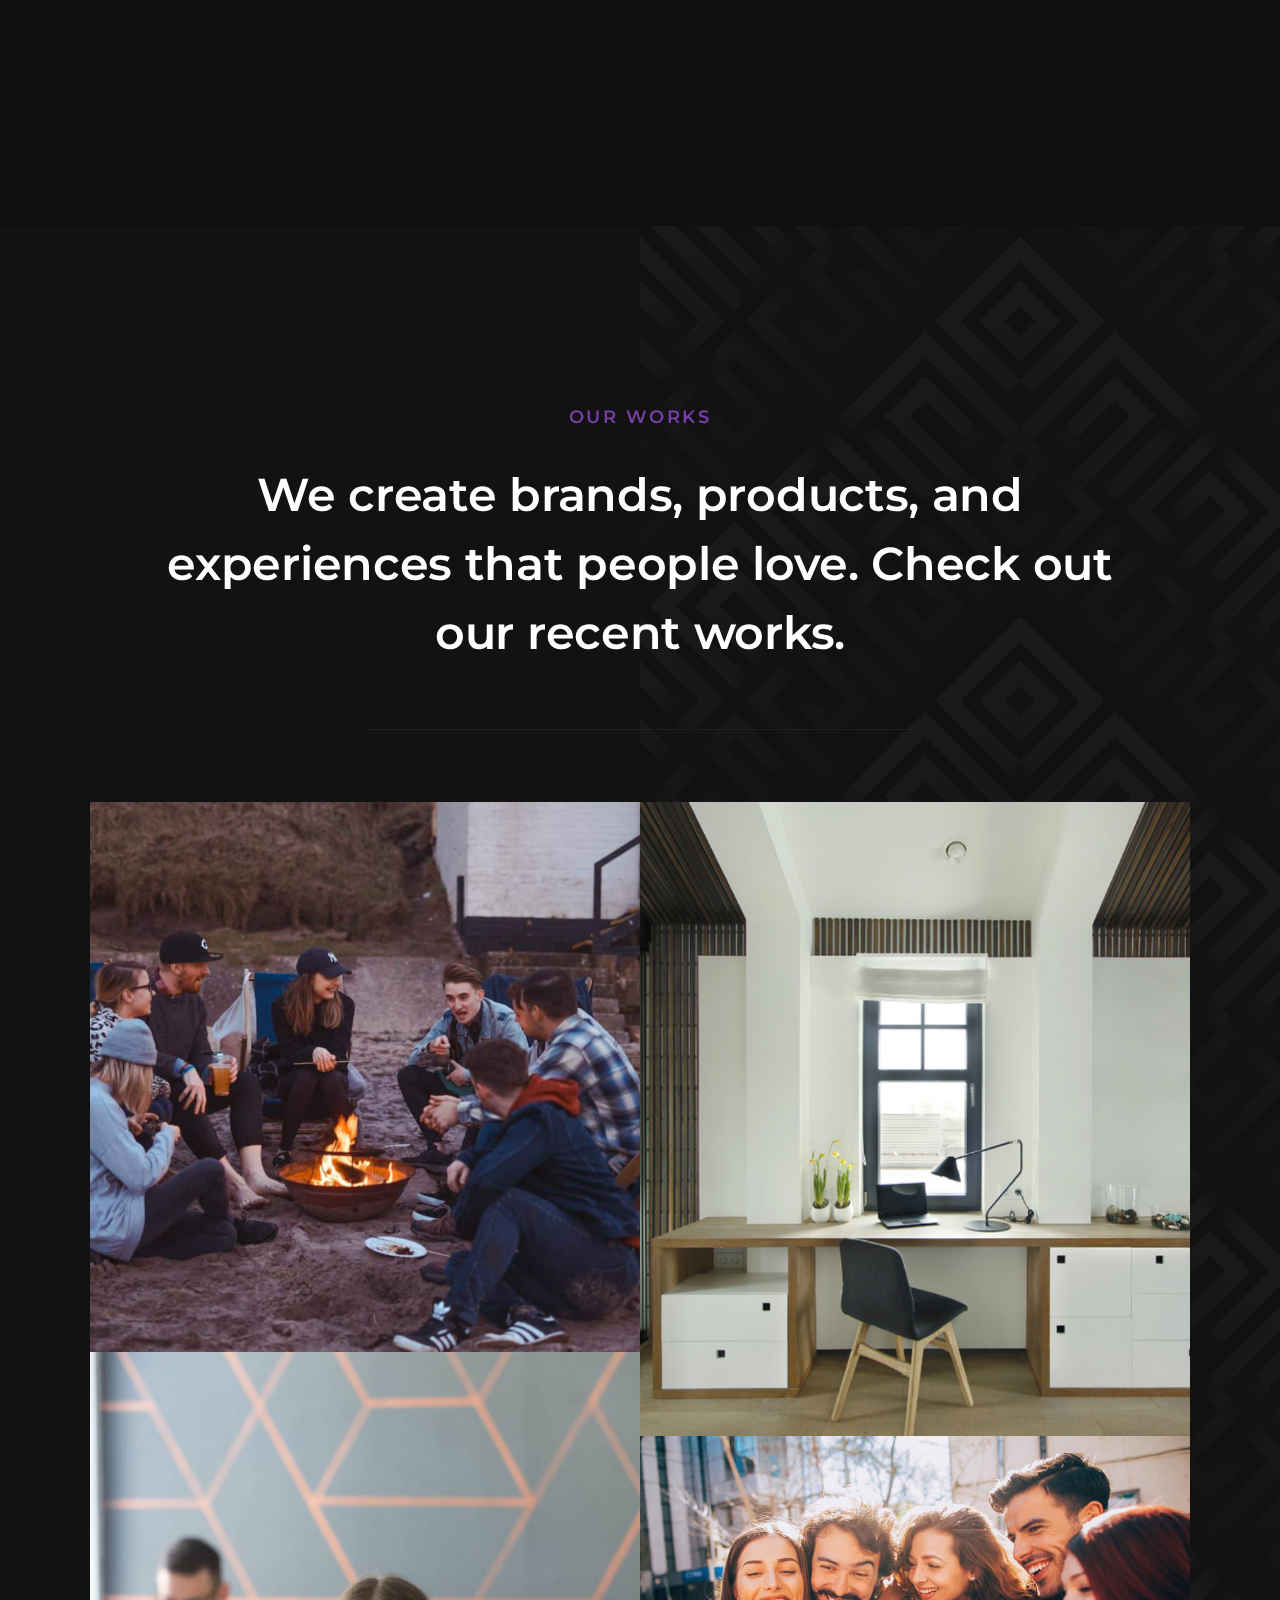
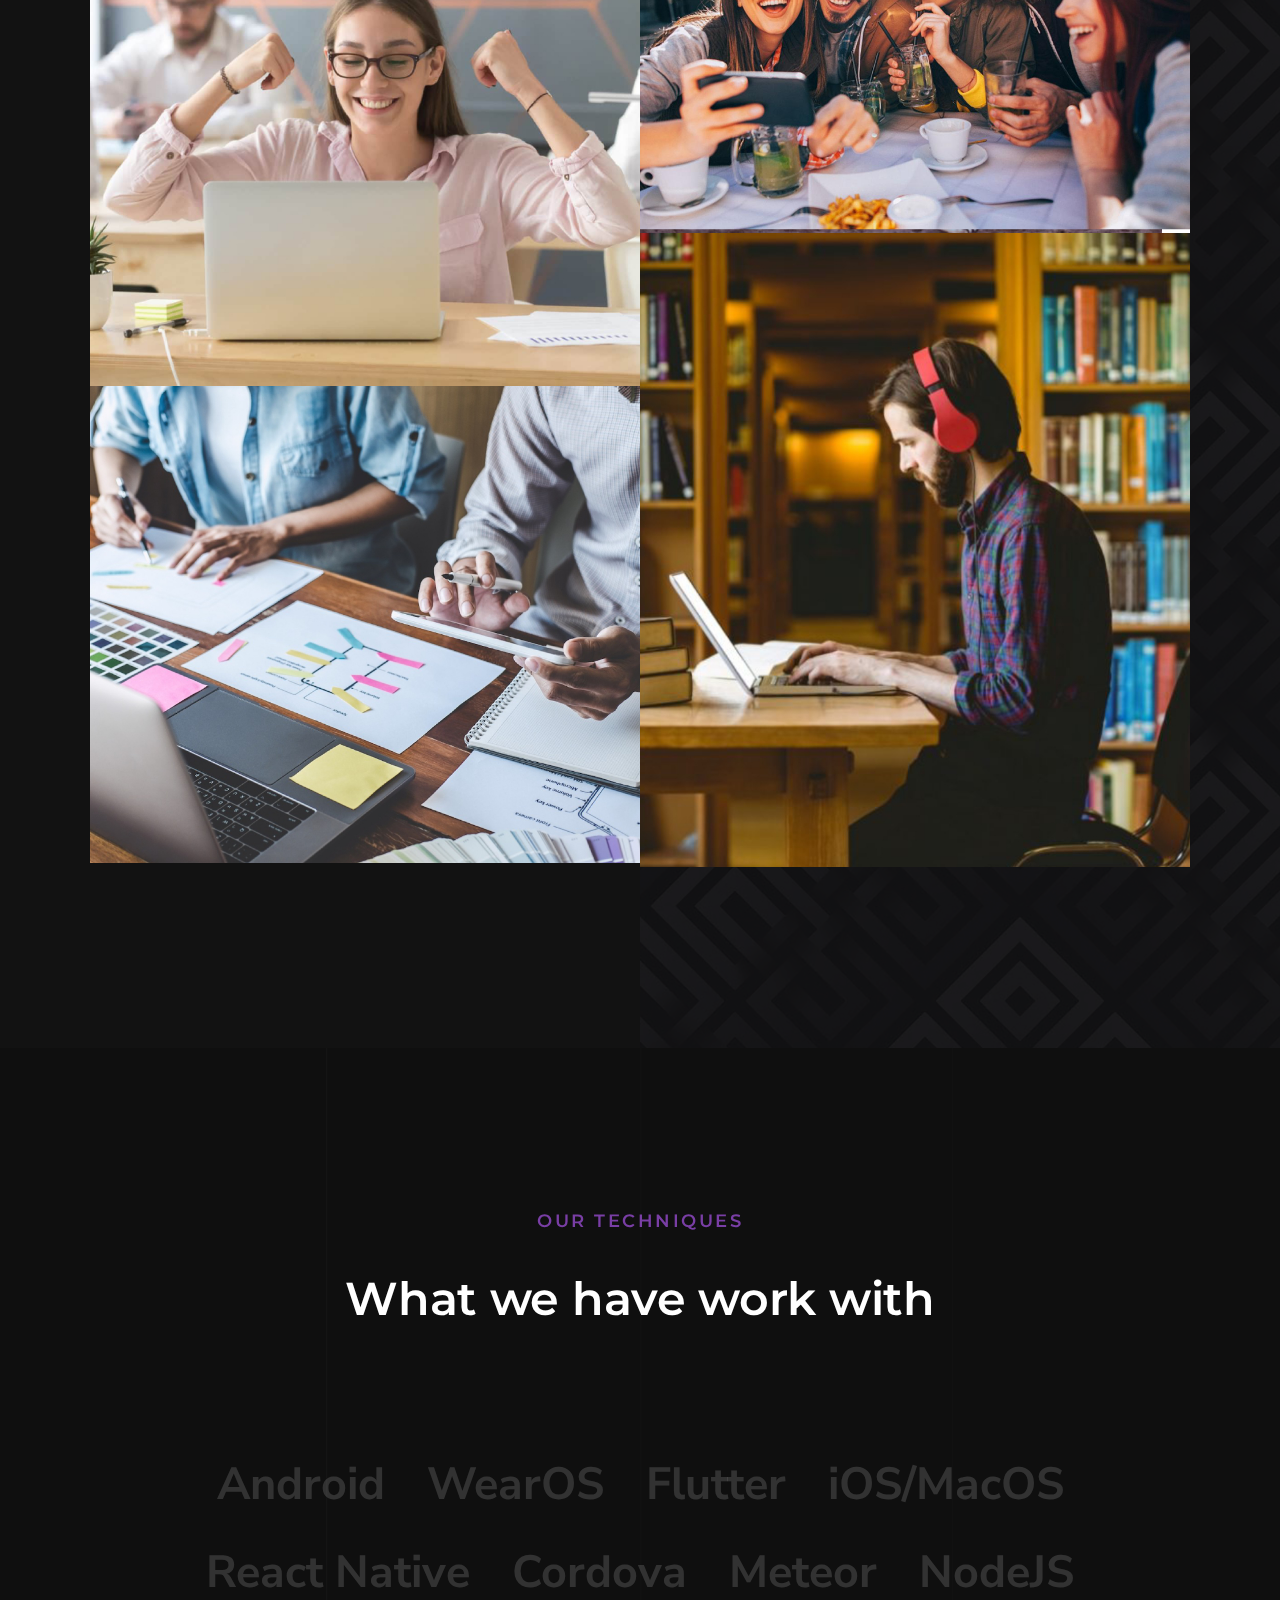
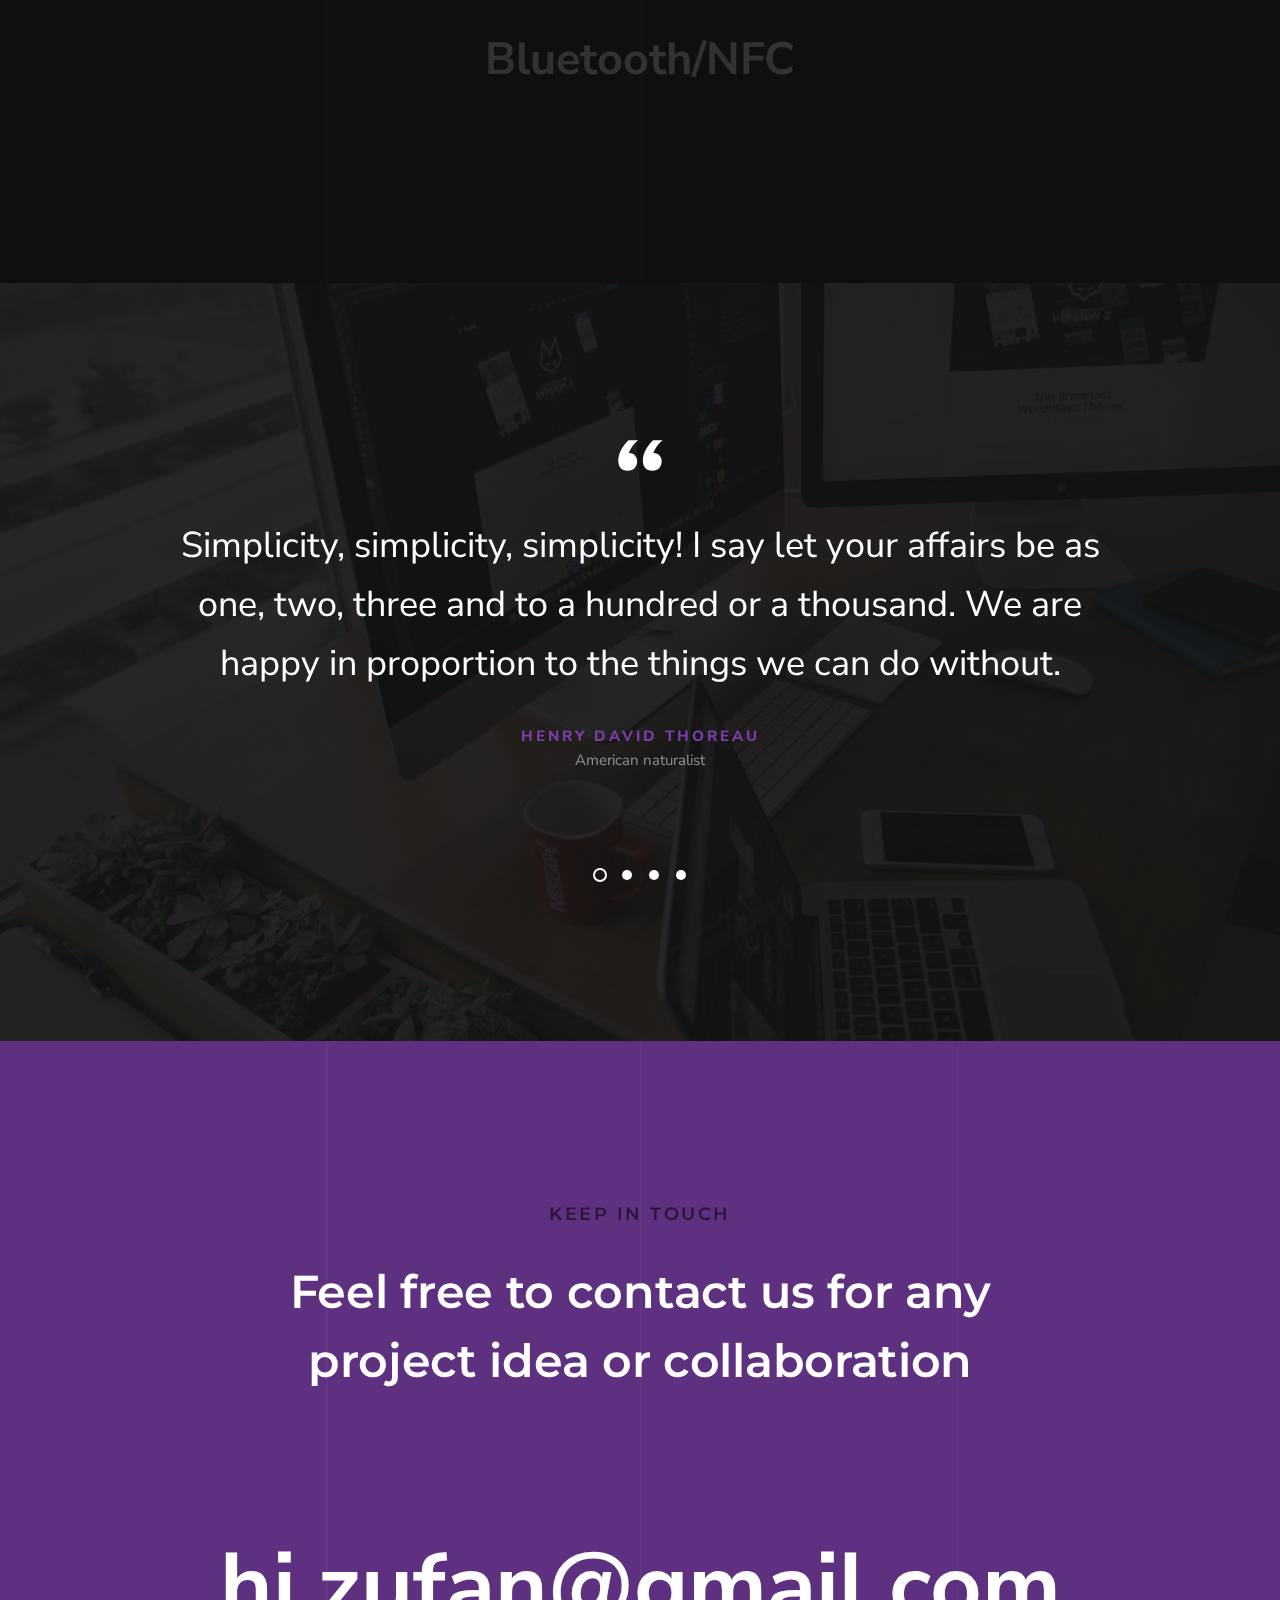
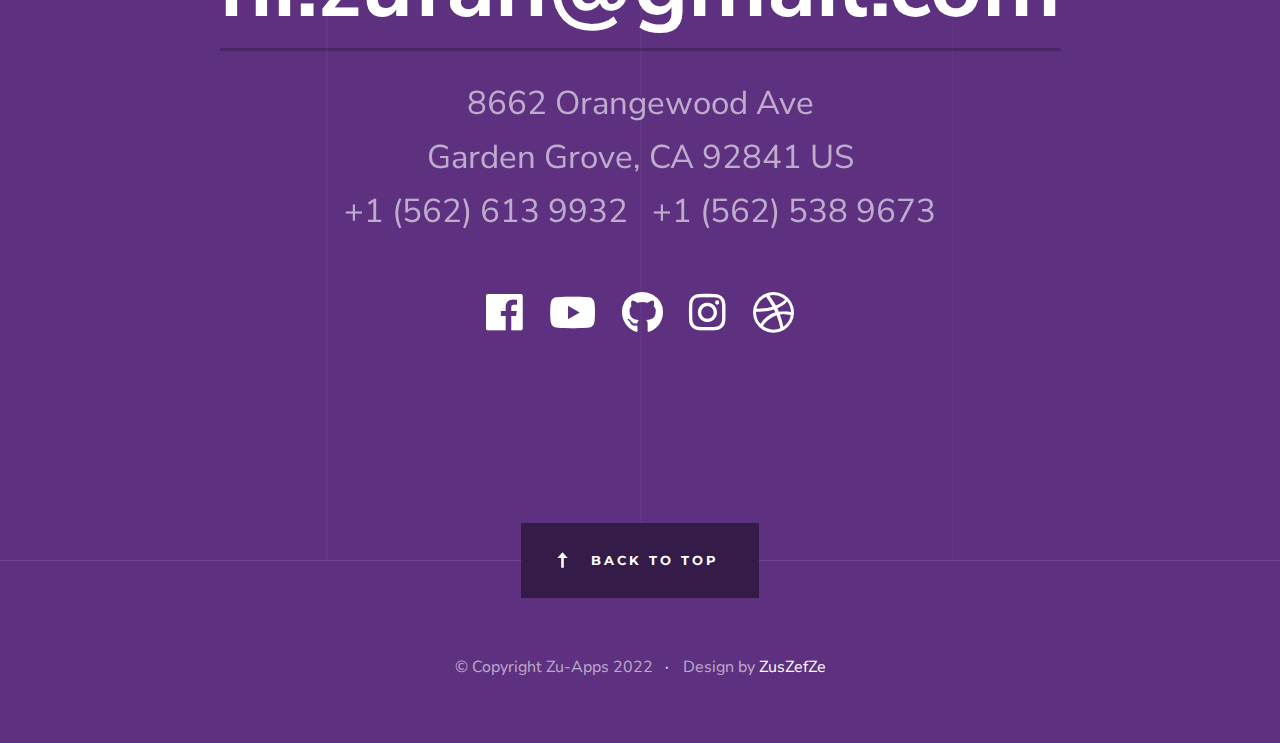
==== commit 9c74c25b: "update" ====
--- a/index.html
+++ b/index.html
@@ -73,6 +73,7 @@
                     <li><a class="smoothscroll" href="#about" title="about">About</a></li>
                     <li><a class="smoothscroll" href="#products" title="products">Products</a></li>
                     <li><a class="smoothscroll" href="#works" title="works">Works</a></li>
+                    <li><a class="smoothscroll" href="privacy.html" title="privacy">Privacy</a></li>
                     <li><a class="smoothscroll" href="#contact" title="contact">Contact</a></li>
                 </ul>
 
--- a/css/main.css
+++ b/css/main.css
@@ -1643,7 +1643,13 @@
   position: absolute;
   top: 21px;
 }
-
+.sp-header {
+  z-index: 500;
+  width: 100%;
+  height: 100px;
+  background-color: #2c2926;
+  position: absolute;
+}
 /* -------------------------------------------------------------------
  * ## header logo
  * ------------------------------------------------------------------- */
@@ -2190,6 +2196,31 @@
   background-color: #6b3792;
 }
 
+.privacy-content {
+  display: table-cell;
+  padding-top: 6.6rem;
+  width: 100%;
+  overflow: hidden;
+  position: relative;
+  z-index: 4;
+}
+.privacy-content h2 {
+  margin-top: 0px;
+}
+.privacy_panel h2 {
+  margin-top: 0;
+  margin-bottom: 0;
+  font-size: 1em;
+}
+.privacy-content h1, h2, h3, h4, h5, h6, .h1, .h2, .h3, .h4, .h5, .h6 {
+  font-family: "Montserrat", sans-serif;
+  font-weight: 600;
+  color: black;
+  text-rendering: optimizeLegibility;
+}
+.privacy_panel p {
+  margin-bottom: 1rem;
+}
 /* ------------------------------------------------------------------- 
  * ## home buttons
  * ------------------------------------------------------------------- */
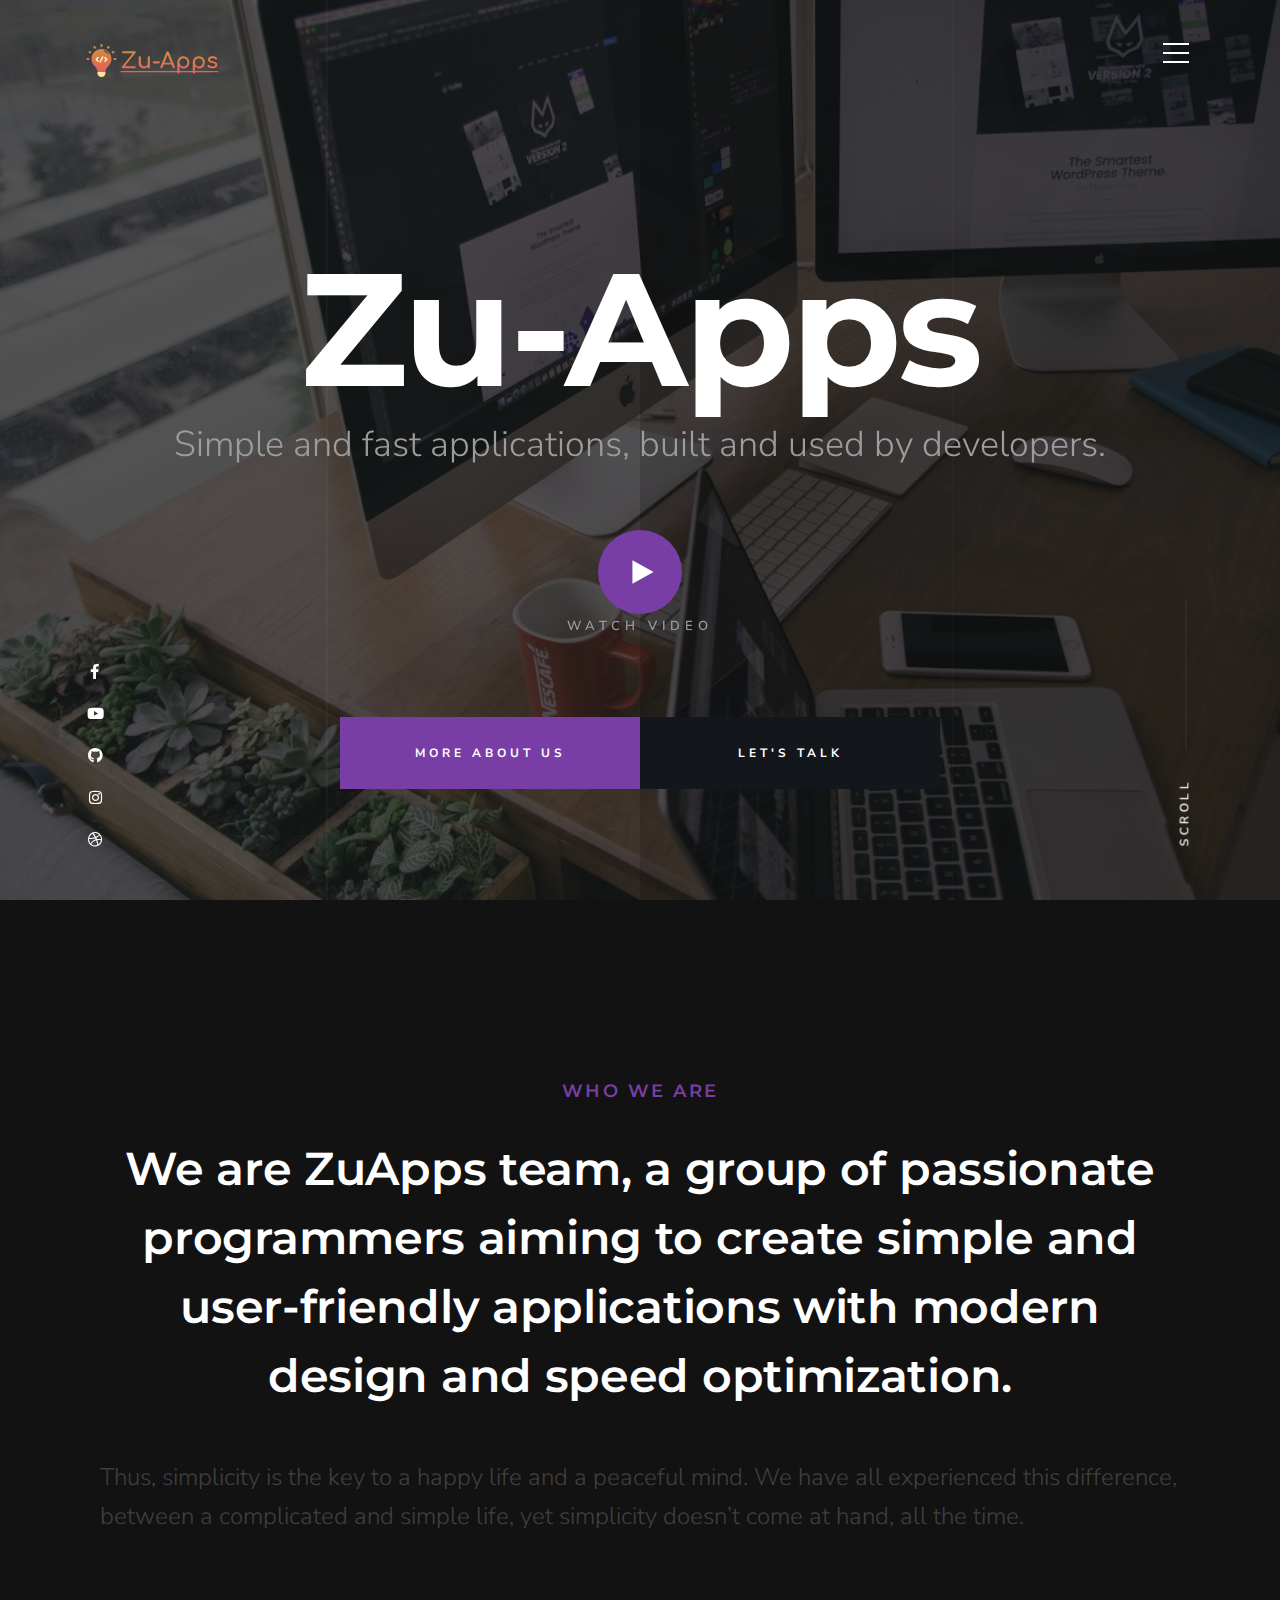
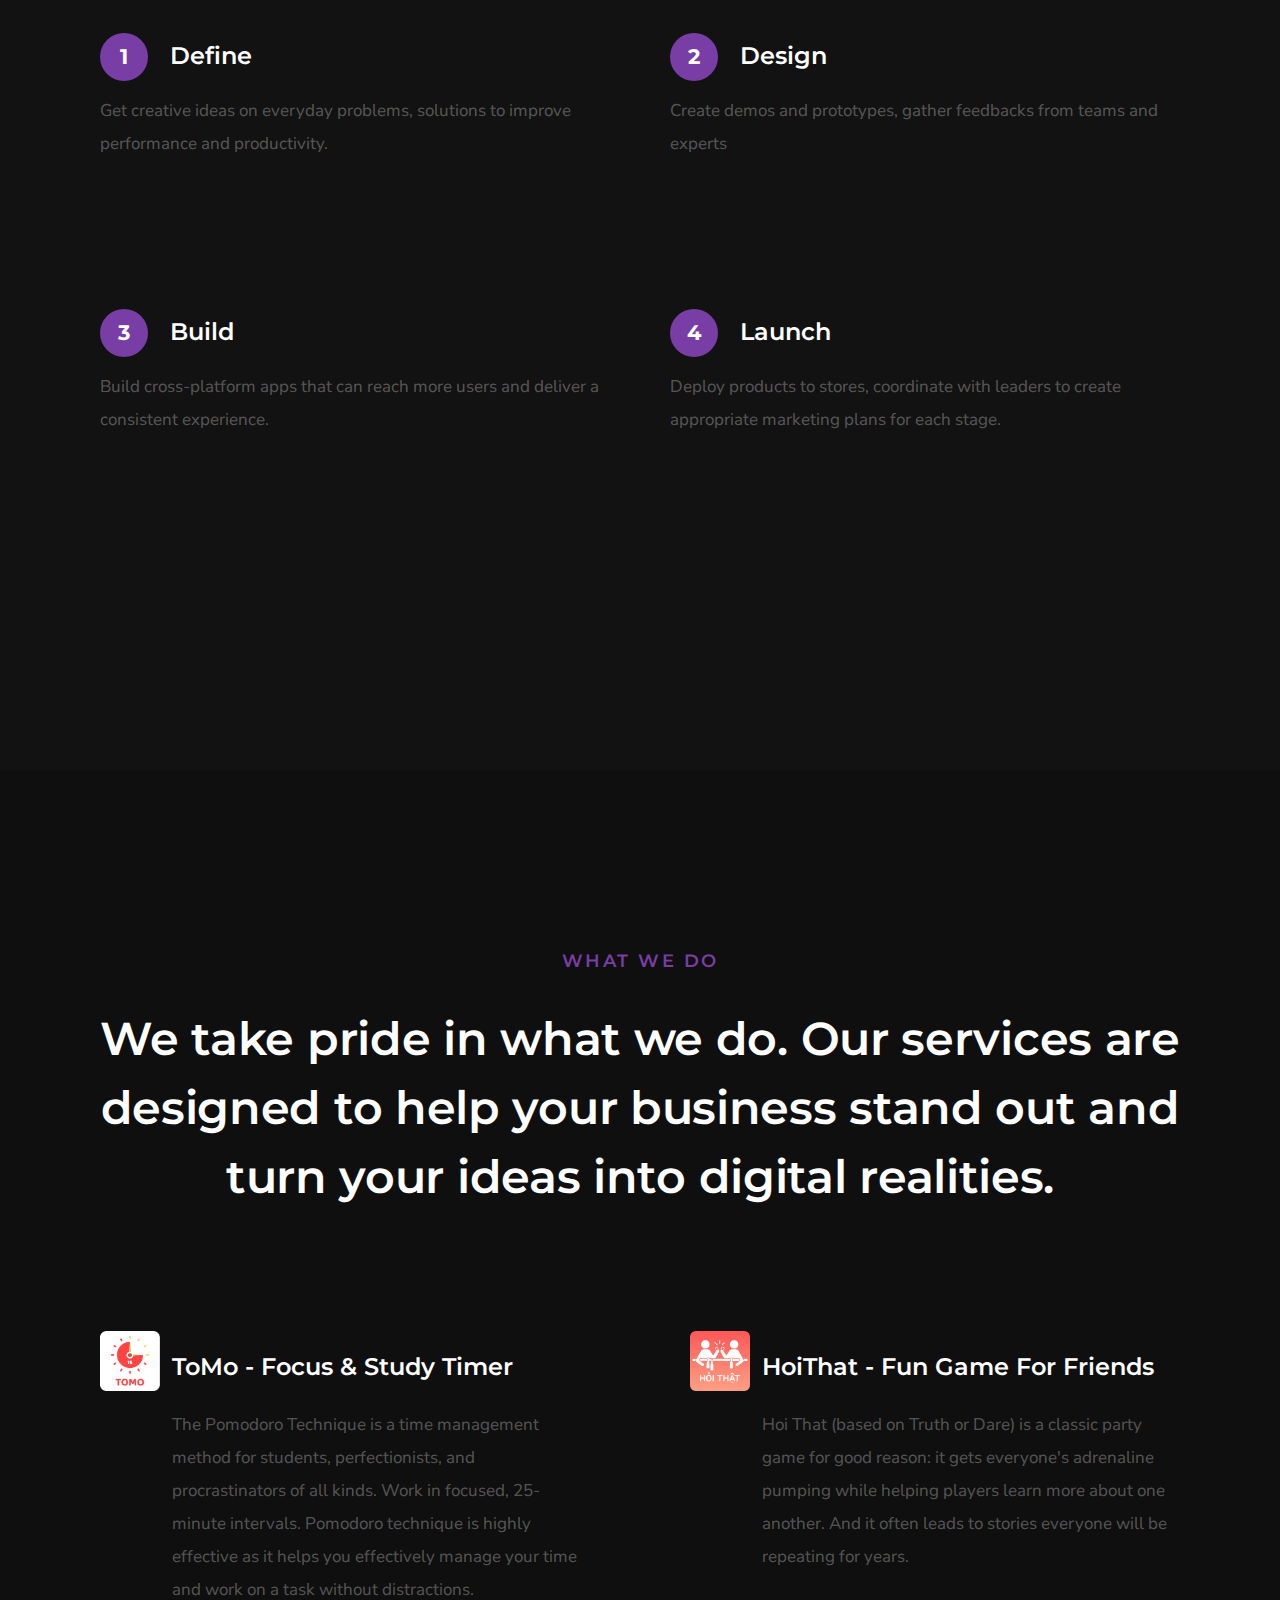
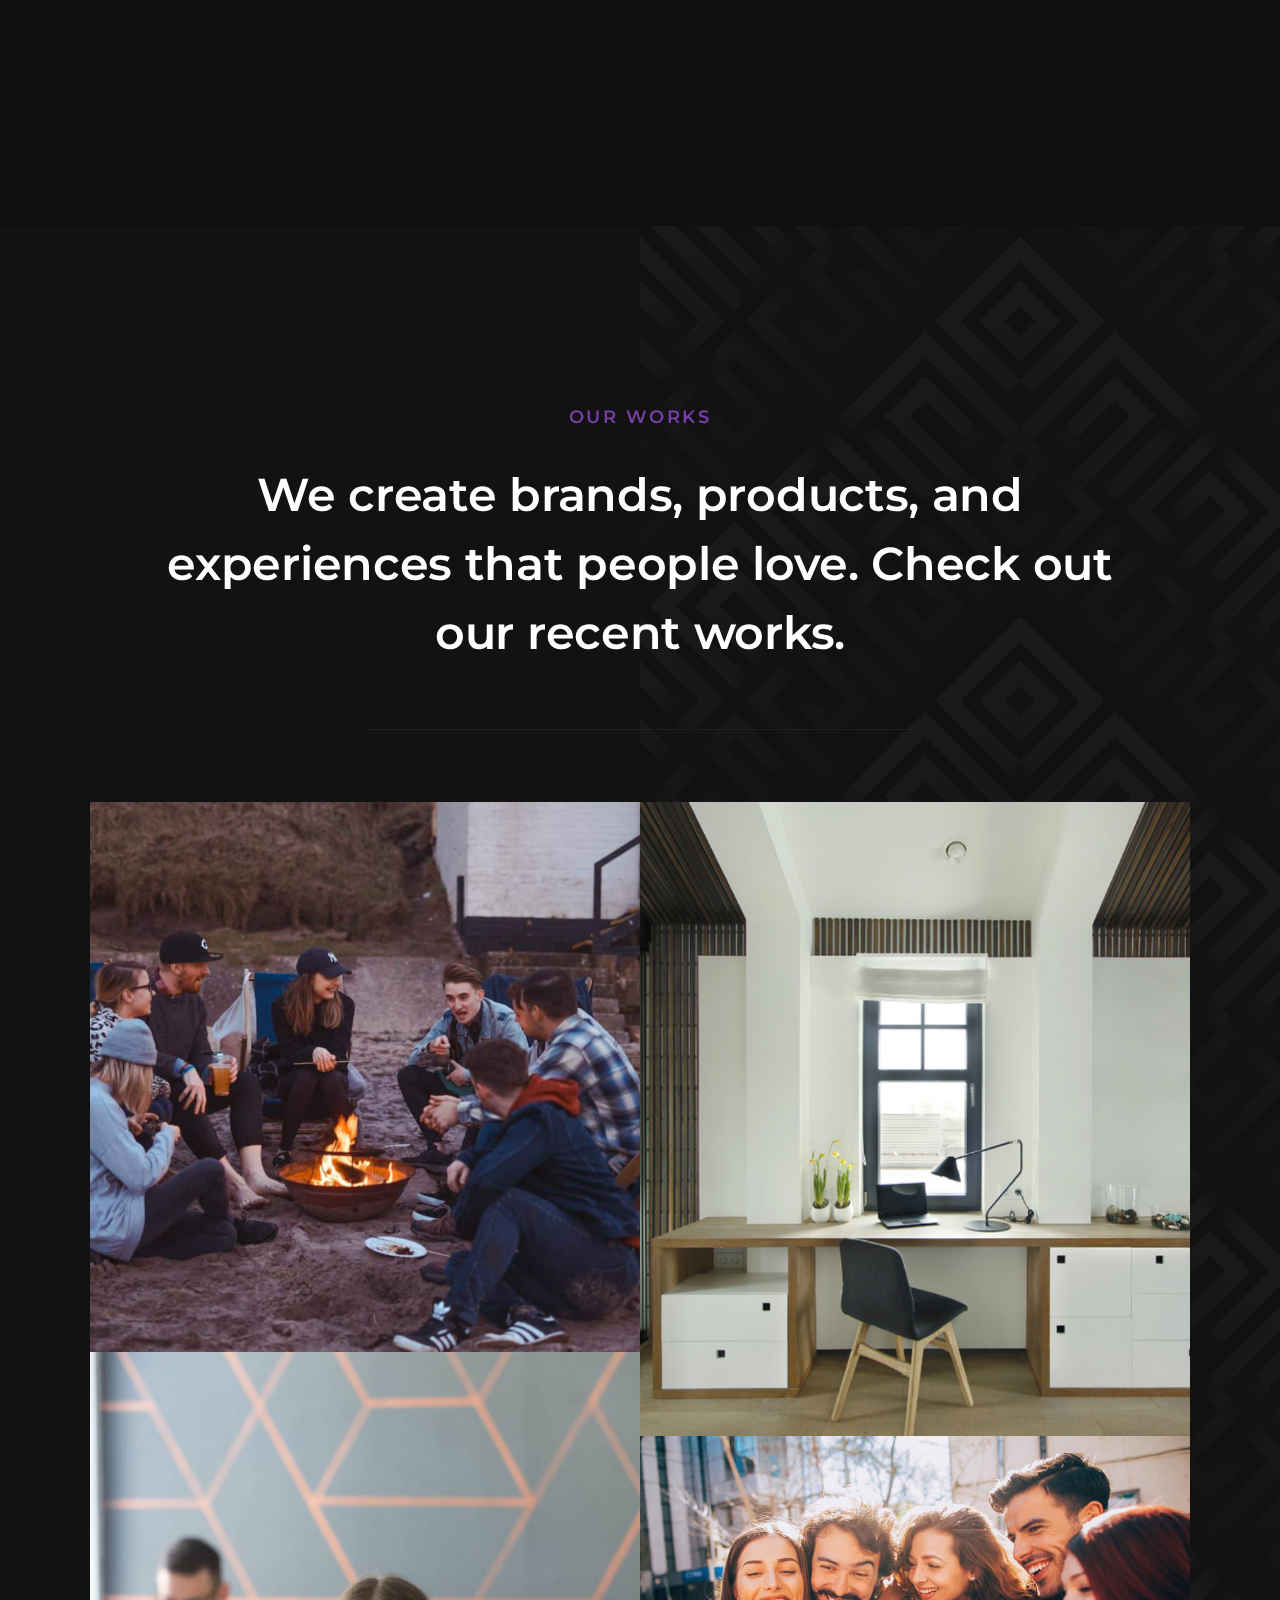
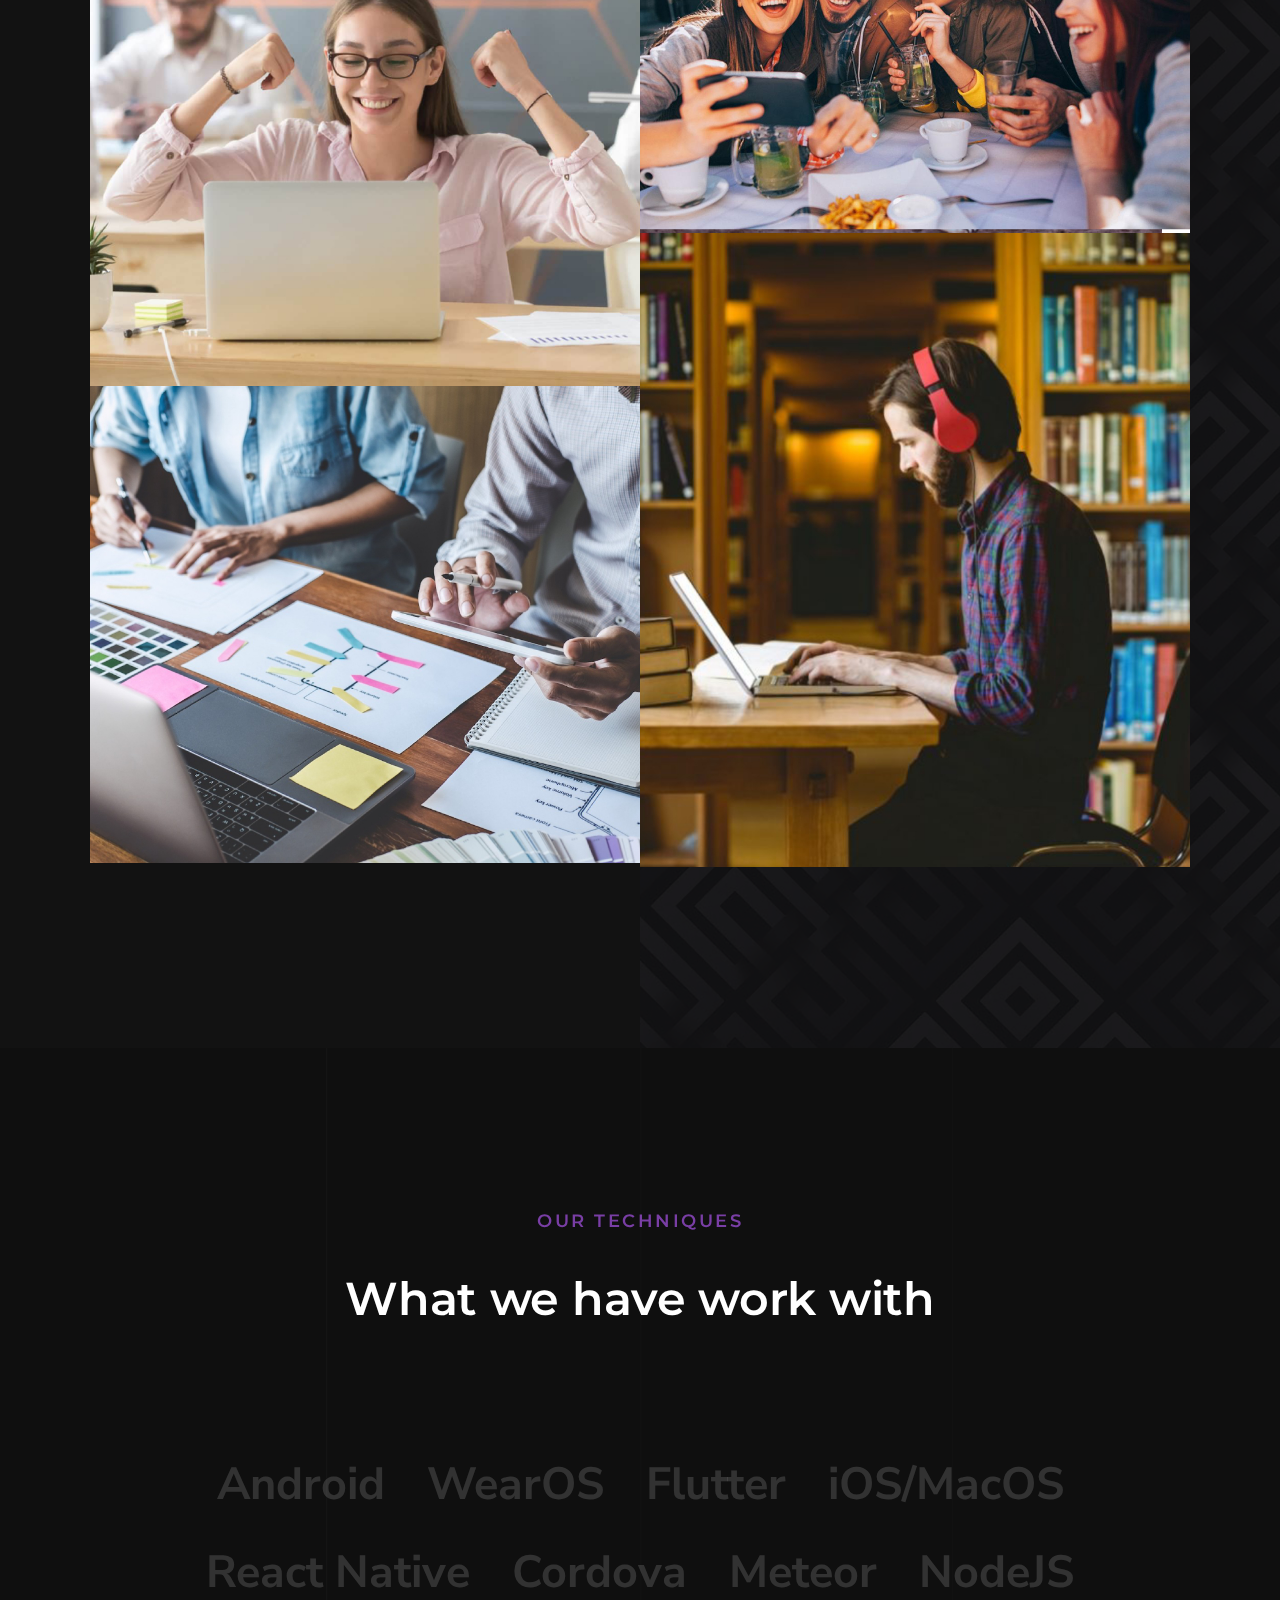
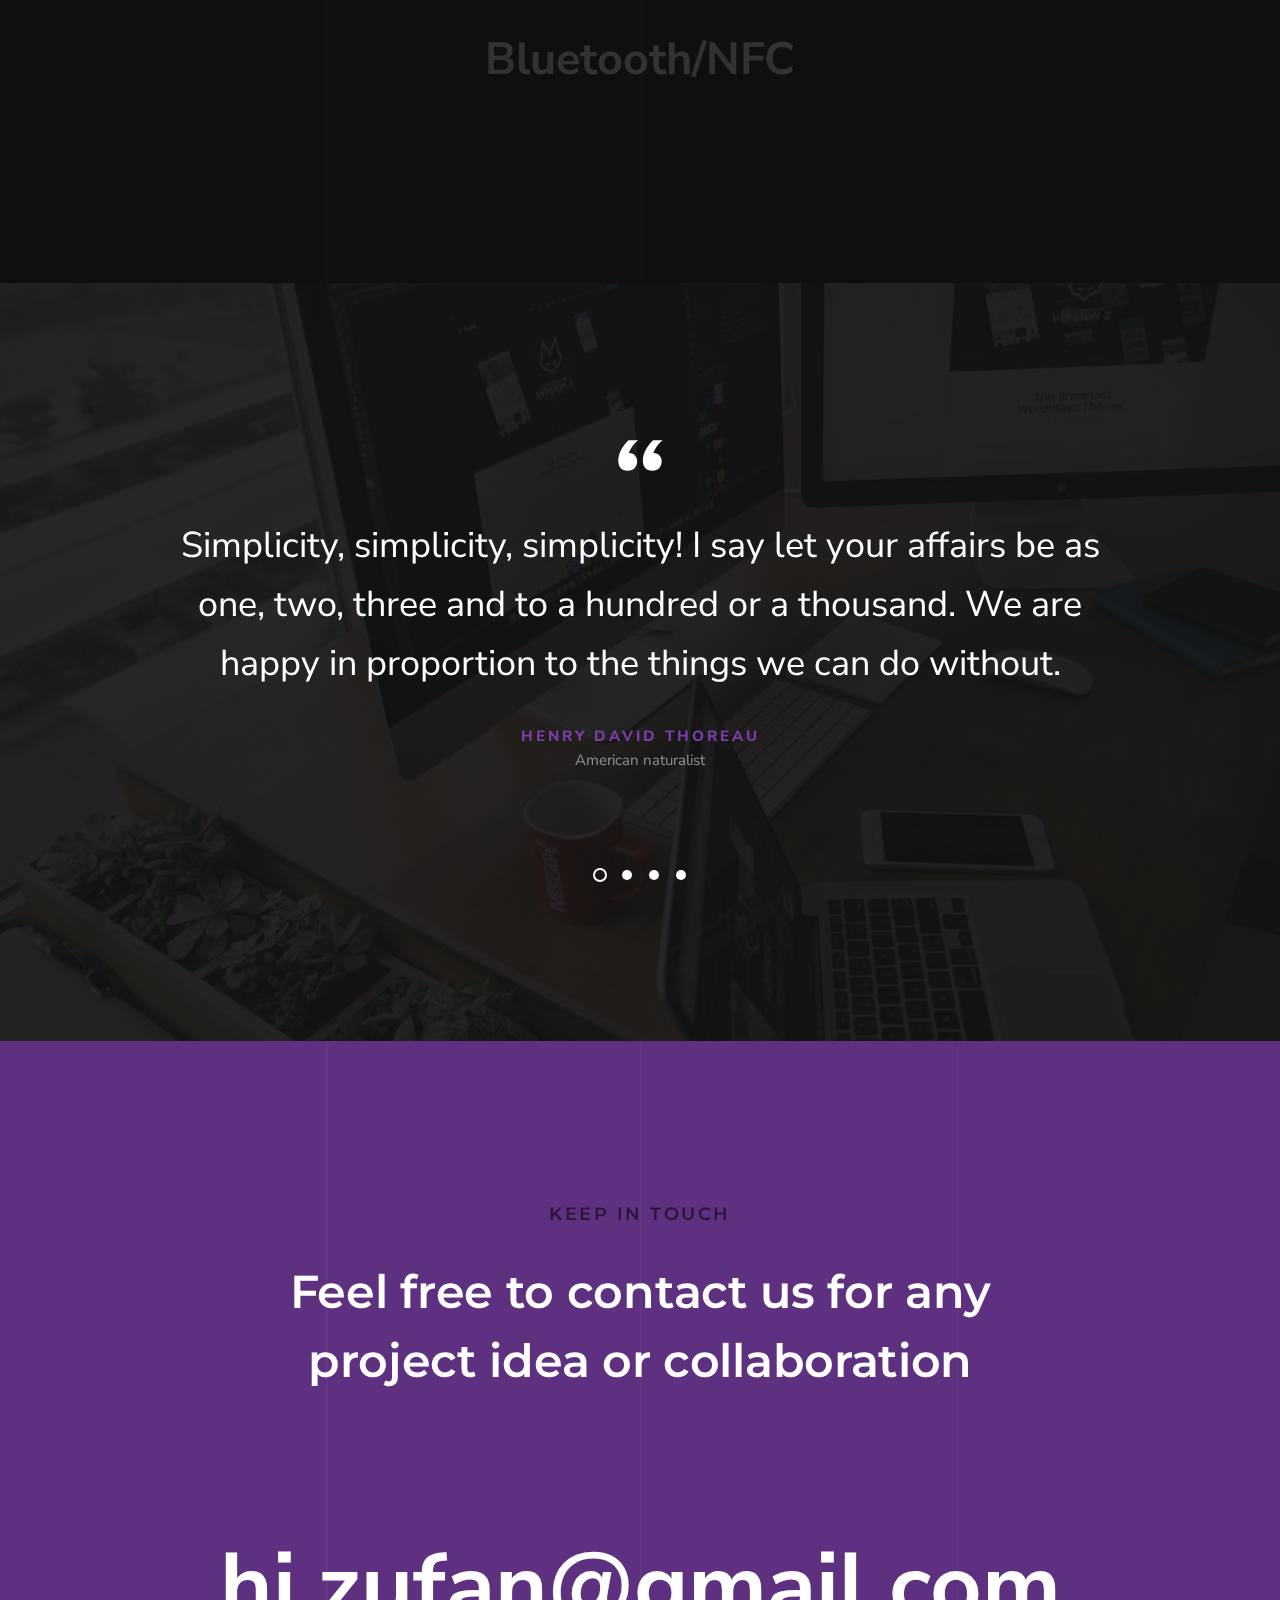
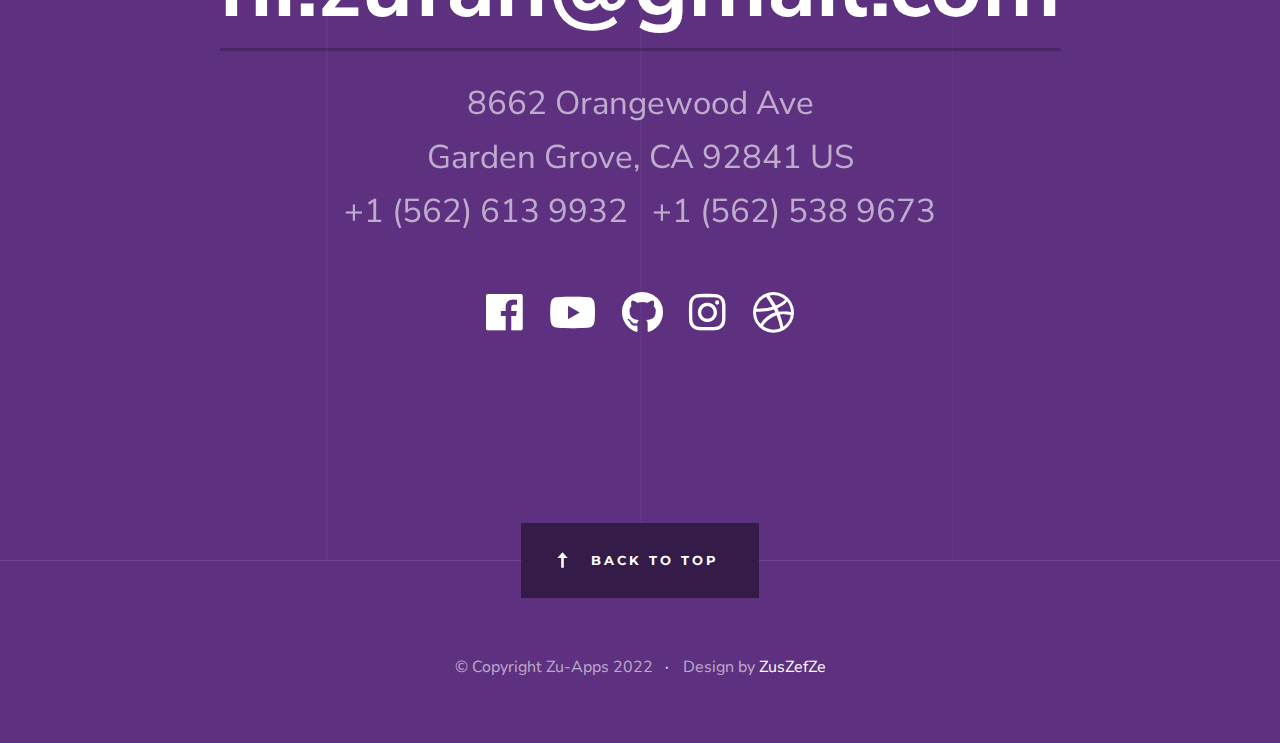
==== commit 720308a0: "update app name" ====
--- a/index.html
+++ b/index.html
@@ -73,7 +73,7 @@
                     <li><a class="smoothscroll" href="#about" title="about">About</a></li>
                     <li><a class="smoothscroll" href="#products" title="products">Products</a></li>
                     <li><a class="smoothscroll" href="#works" title="works">Works</a></li>
-                    <li><a class="smoothscroll" href="privacy.html" title="privacy">Privacy</a></li>
+                    <li><a href="privacy.html" title="privacy">Privacy</a></li>
                     <li><a class="smoothscroll" href="#contact" title="contact">Contact</a></li>
                 </ul>
 
@@ -273,7 +273,7 @@
                     <img src="images/products/tomo.png" width="60" alt="">
                 </div>
                 <div class="item-service__text">
-                    <h3 class="item-title">ToMo - NoAds Pomodoro Timer</h3>
+                    <h3 class="item-title">ToMo - Focus & Study Timer</h3>
                     <p>
                         The Pomodoro Technique is a time management method for students, perfectionists, and
                         procrastinators of all kinds. Work in focused, 25-minute intervals.
--- a/css/main.css
+++ b/css/main.css
@@ -1425,6 +1425,7 @@
   letter-spacing: -0.03rem;
   margin-top: 0;
   margin-bottom: 4.8rem;
+  text-align: center;
 }
 
 .subhead {
@@ -1438,6 +1439,7 @@
   margin-top: 0;
   margin-bottom: 3rem;
   position: relative;
+  text-align: center;
 }
 
 .item-title {
@@ -2197,7 +2199,7 @@
 }
 
 .privacy-content {
-  display: table-cell;
+  display: flex;
   padding-top: 6.6rem;
   width: 100%;
   overflow: hidden;
@@ -2212,7 +2214,7 @@
   margin-bottom: 0;
   font-size: 1em;
 }
-.privacy-content h1, h2, h3, h4, h5, h6, .h1, .h2, .h3, .h4, .h5, .h6 {
+.privacy-content h1,.privacy-content h2,.privacy-content h3,.privacy-content h4,.privacy-content h5,.privacy-content h6,.privacy-content .h1,.privacy-content .h2,.privacy-content .h3,.privacy-content .h4,.privacy-content .h5,.privacy-content .h6 {
   font-family: "Montserrat", sans-serif;
   font-weight: 600;
   color: black;
